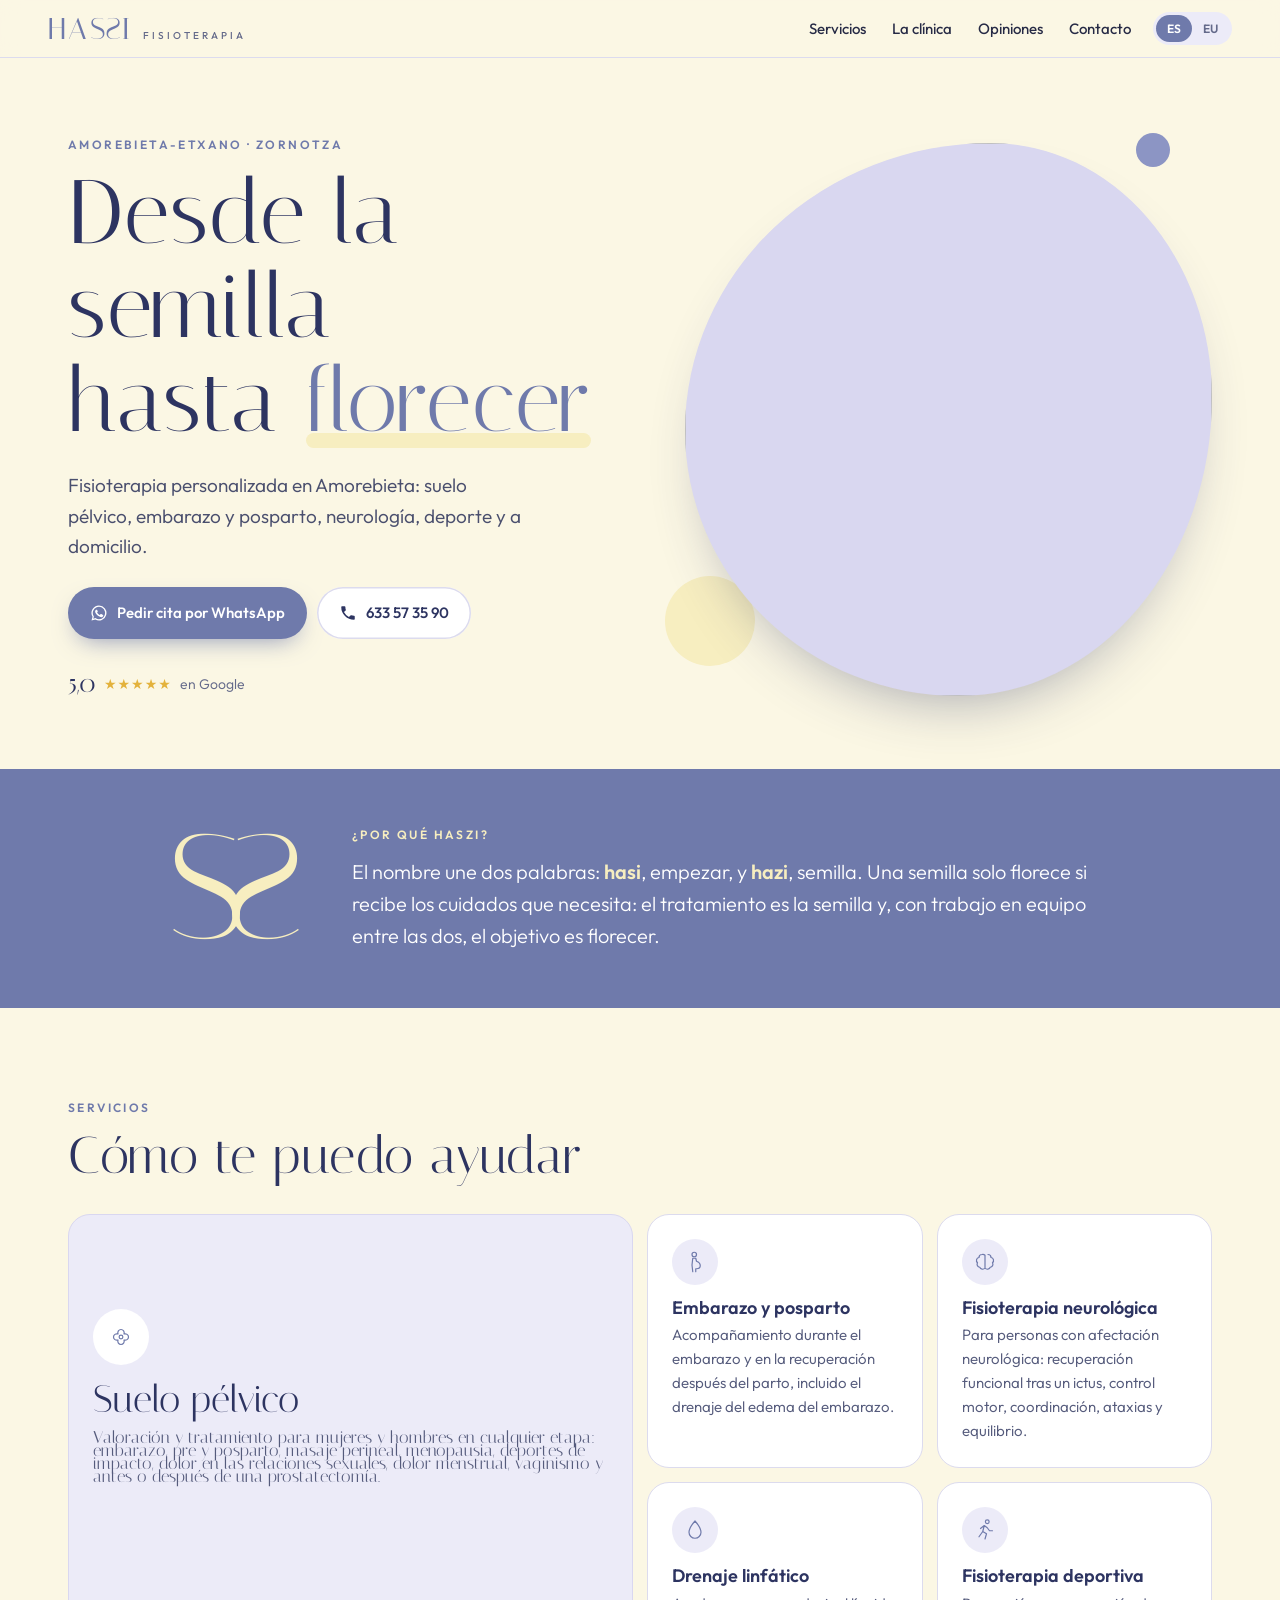
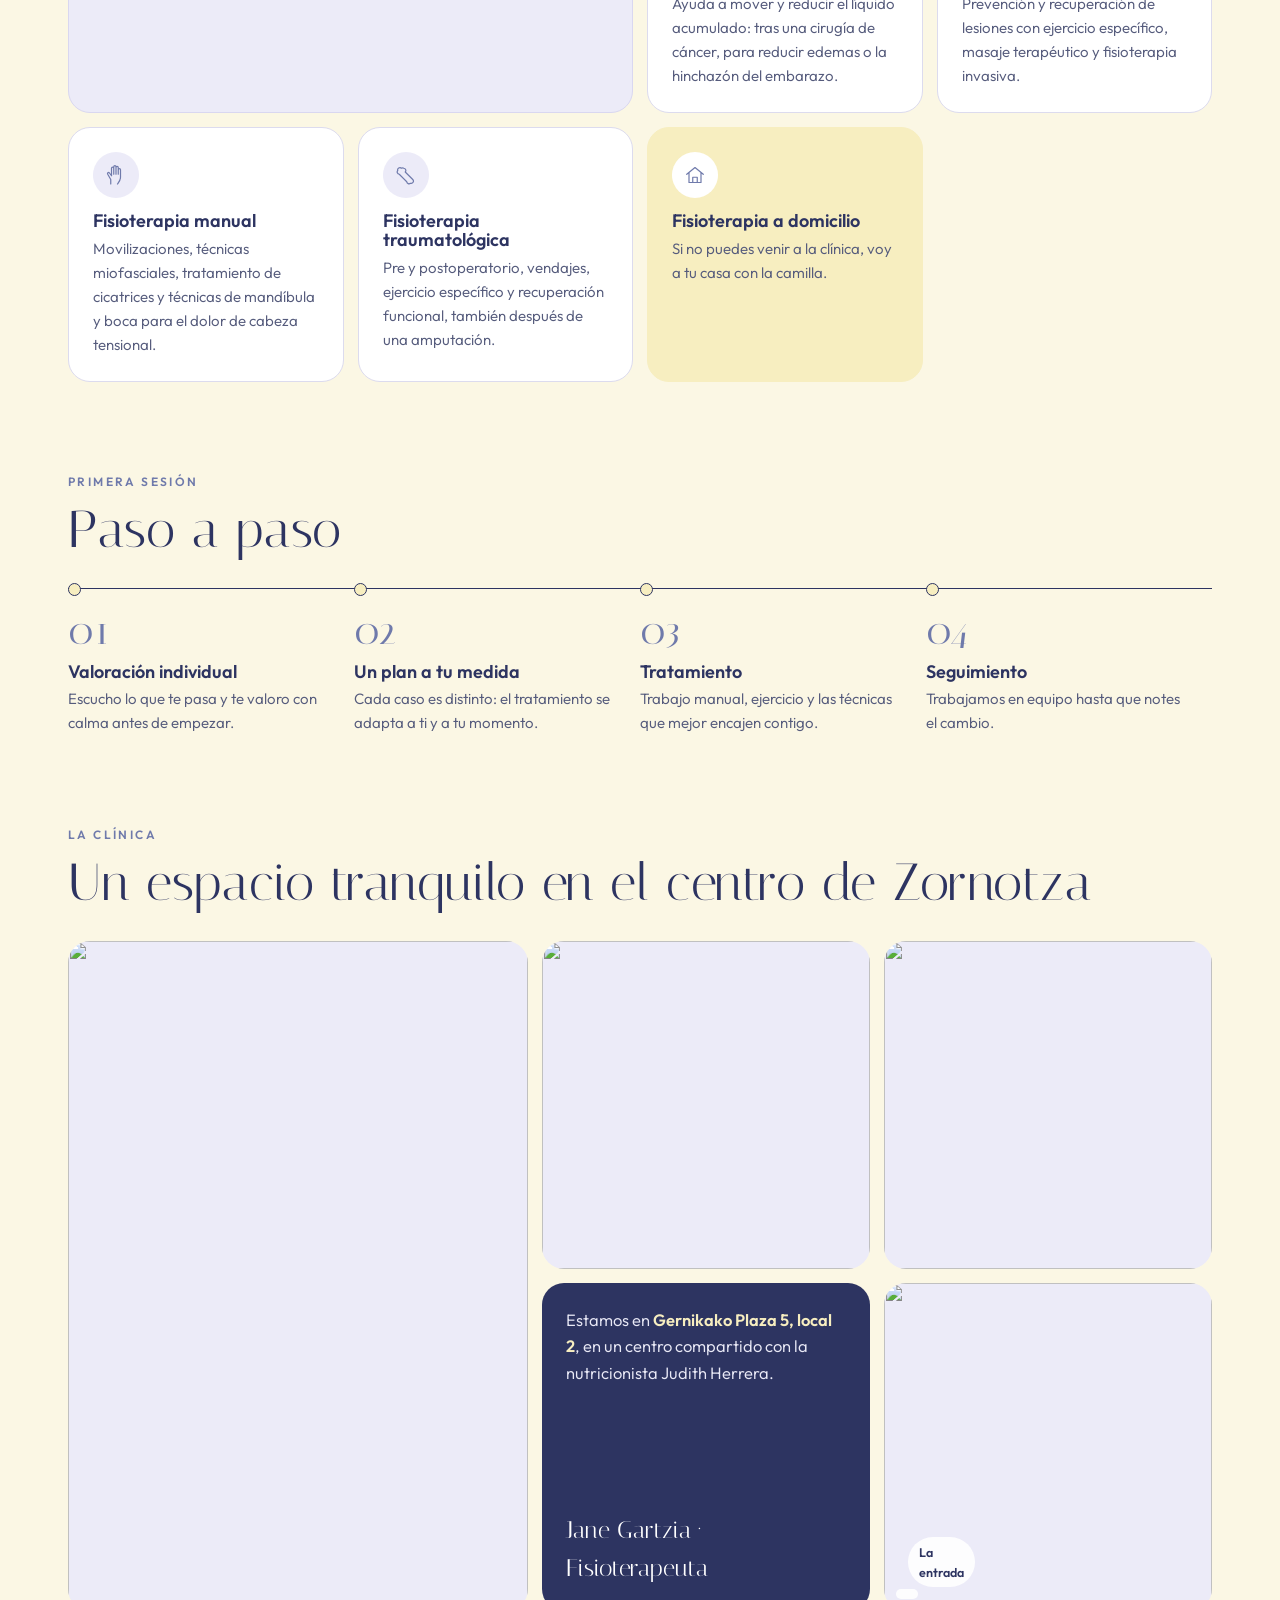
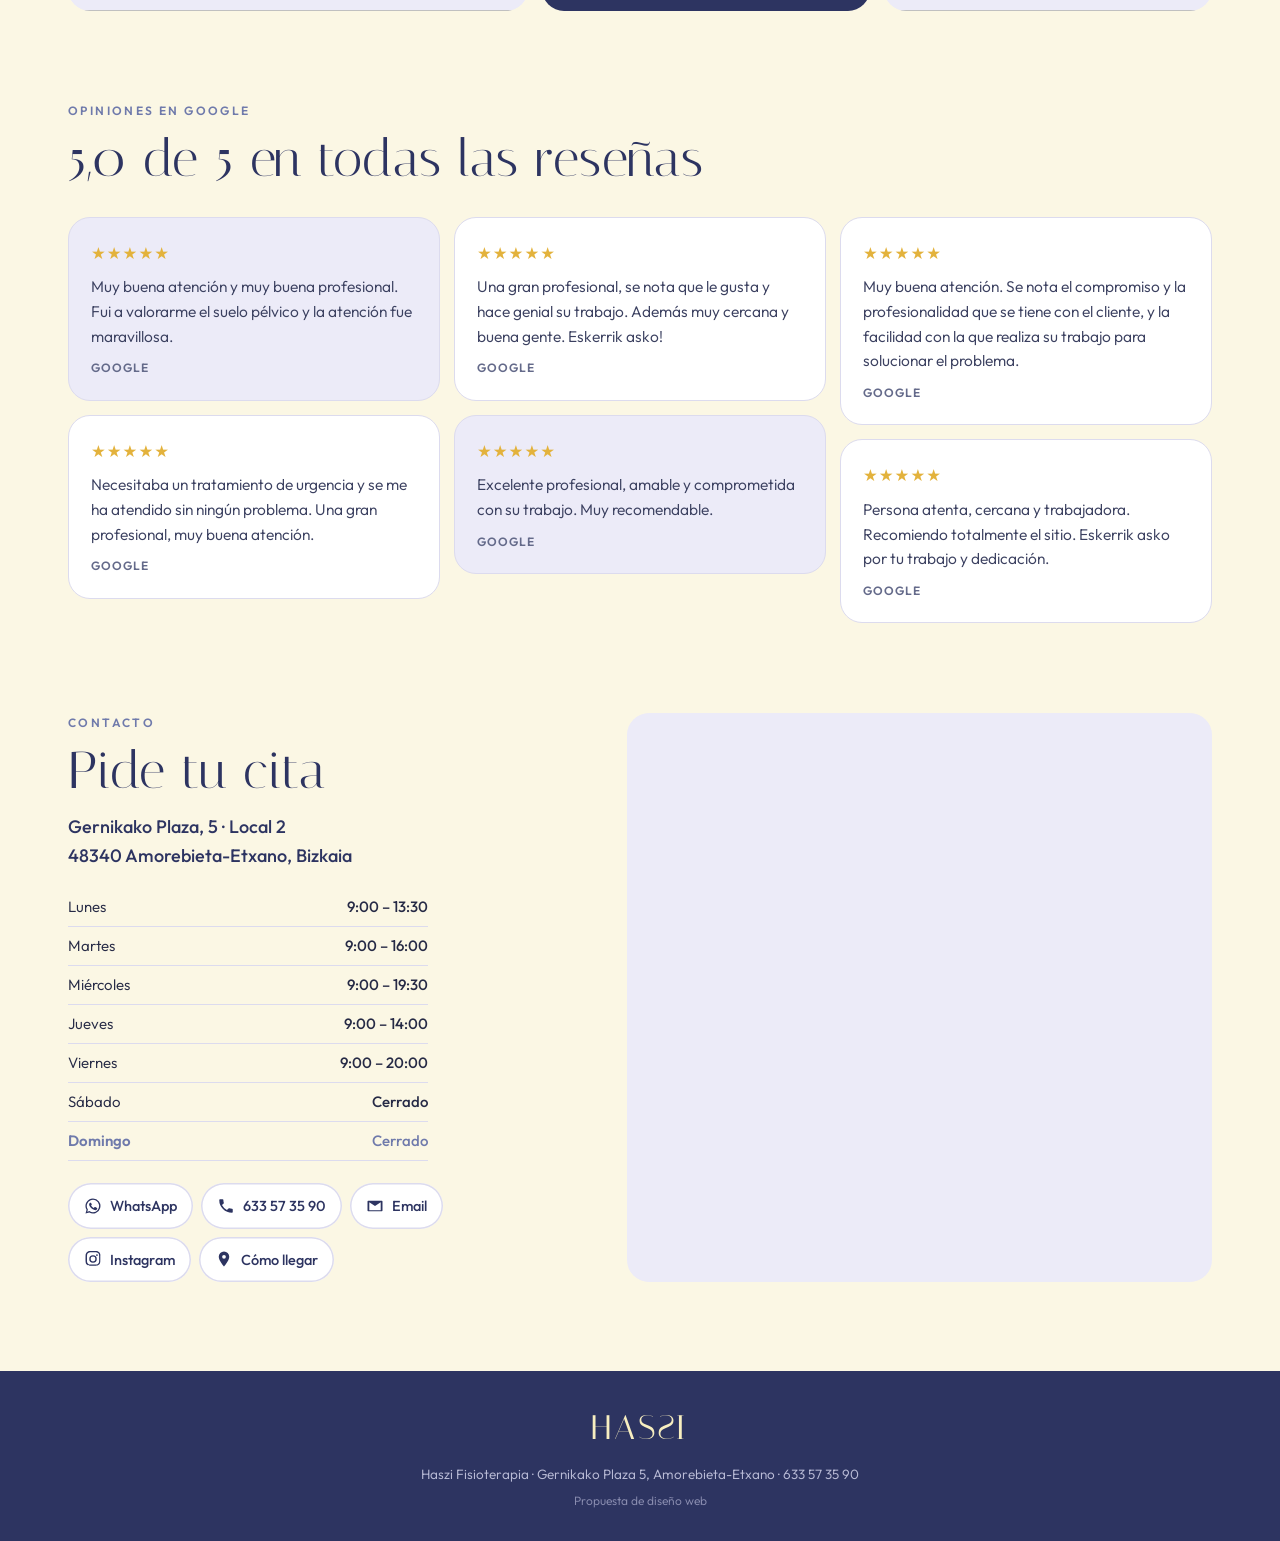
==== index.html @ ceda4433 "Web de prueba Haszi Fisioterapia (ES/EU) Co-Authored-By: Claude Opus 5.5 <noreply@anthropic.com> Cla" ====
<!doctype html>
<html lang="es">
<head>
<meta charset="utf-8">
<meta name="viewport" content="width=device-width,initial-scale=1">
<title>Haszi Fisioterapia · Amorebieta-Etxano</title>
<meta name="description" content="Haszi Fisioterapia en Amorebieta-Etxano (Zornotza): suelo pélvico, embarazo y posparto, fisioterapia neurológica, deportiva, drenaje linfático y a domicilio.">
<link rel="preconnect" href="https://fonts.googleapis.com"><link rel="preconnect" href="https://fonts.gstatic.com" crossorigin>
<link href="https://fonts.googleapis.com/css2?family=Italiana&family=Outfit:wght@300..700&display=swap" rel="stylesheet">
<link rel="stylesheet" href="styles.css?v=1793369971">
<script>(function(){var l='es';try{var q=new URLSearchParams(location.search).get('lang');var s=localStorage.getItem('hz-lang');l=q||s||'es';}catch(e){}if(l==='eu')document.documentElement.classList.add('eu');document.documentElement.lang=l;})();</script>
</head>
<body>
<header class="top">
 <a class="brand" href="#hasiera" aria-label="Haszi Fisioterapia">HA<span class="mk" aria-hidden="true"><i>S</i><i>S</i></span>I<small><span data-l="es">Fisioterapia</span><span data-l="eu">Fisioterapia</span></small></a>
 <nav class="nav">
  <a href="#zerbitzuak"><span data-l="es">Servicios</span><span data-l="eu">Zerbitzuak</span></a>
  <a href="#klinika"><span data-l="es">La clínica</span><span data-l="eu">Klinika</span></a>
  <a href="#iritziak"><span data-l="es">Opiniones</span><span data-l="eu">Iritziak</span></a>
  <a href="#kontaktua"><span data-l="es">Contacto</span><span data-l="eu">Kontaktua</span></a>
 </nav>
 <div class="lang" role="group" aria-label="Idioma / Hizkuntza"><button data-set="es">ES</button><button data-set="eu">EU</button></div>
</header>

<section class="hero" id="hasiera">
 <div class="hl">
  <p class="kick">Amorebieta-Etxano · Zornotza</p>
  <h1><span data-l="es">Desde la semilla<br>hasta <em>florecer</em></span><span data-l="eu">Hazitik hasi eta<br><em>loratzeraino</em></span></h1>
  <p class="lead"><span data-l="es">Fisioterapia personalizada en Amorebieta: suelo pélvico, embarazo y posparto, neurología, deporte y a domicilio.</span><span data-l="eu">Fisioterapia pertsonalizatua Amorebietan: zoru pelbikoa, haurdunaldia eta erditze ondoa, neurologia, kirola eta etxez etxe.</span></p>
  <div class="cta">
   <a class="btn wa" href="https://wa.me/34633573590" target="_blank" rel="noopener"><svg viewBox="0 0 24 24"><path d="M12 2a10 10 0 0 0-8.6 15.1L2 22l5-1.3A10 10 0 1 0 12 2zm0 18.2c-1.5 0-3-.4-4.3-1.2l-.3-.2-3 .8.8-2.9-.2-.3A8.2 8.2 0 1 1 12 20.2zm4.5-6.1c-.2-.1-1.5-.7-1.7-.8-.2-.1-.4-.1-.6.1l-.8 1c-.1.2-.3.2-.5.1a6.7 6.7 0 0 1-3.3-2.9c-.3-.4.2-.4.7-1.4.1-.2 0-.3 0-.4l-.8-1.8c-.2-.5-.4-.4-.6-.4h-.5a1 1 0 0 0-.7.3c-.2.3-.9.9-.9 2.2s1 2.6 1.1 2.7c.1.2 1.9 2.9 4.6 4 1.7.7 2.4.8 3.2.7.5-.1 1.5-.6 1.8-1.2.2-.6.2-1.1.1-1.2l-.5-.3z"/></svg><span data-l="es">Pedir cita por WhatsApp</span><span data-l="eu">Hitzordua WhatsApp bidez</span></a>
   <a class="btn tel" href="tel:+34633573590"><svg viewBox="0 0 24 24"><path d="M6.6 10.8a15.1 15.1 0 0 0 6.6 6.6l2.2-2.2c.3-.3.7-.4 1-.2 1.1.4 2.3.6 3.6.6.6 0 1 .4 1 1V20c0 .6-.4 1-1 1A17 17 0 0 1 3 4c0-.6.4-1 1-1h3.5c.6 0 1 .4 1 1 0 1.3.2 2.5.6 3.6.1.3 0 .7-.2 1l-2.3 2.2z"/></svg>633 57 35 90</a>
  </div>
  <a class="rating" href="https://www.google.com/maps/place/?q=place_id:ChIJI8guDgI1Tg0RjdFPKfut2PA" target="_blank" rel="noopener"><b>5,0</b><span class="st">★★★★★</span><span><span data-l="es">en Google</span><span data-l="eu">Googlen</span></span></a>
 </div>
 <div class="hr">
  <div class="blob"><img src="https://lh3.googleusercontent.com/gps-cs-s/ANWiy9RxXMUOsTc46S_Mv5NONfK-9dVN8dFkeTw9v19GWVNfa5LRsaxbmlAex-AOdb28i_Vh9UDX3B-DQBkSoPqw-twzwIQK1deqbMaz5WqKlUYDP6-75Wq1Bz5eOPWLam4w8Bedxjg1rVCfiSh4=w1100-k-no" alt=""></div>
  <div class="seed s1"></div><div class="seed s2"></div>
 </div>
</section>

<section class="name">
 <div class="nw">
  <div class="big"><span class="mk" aria-hidden="true"><i>S</i><i>S</i></span></div>
  <div>
   <p class="kick"><span data-l="es">¿Por qué Haszi?</span><span data-l="eu">Zergatik Haszi?</span></p>
   <p class="nt"><span data-l="es">El nombre une dos palabras: <b>hasi</b>, empezar, y <b>hazi</b>, semilla. Una semilla solo florece si recibe los cuidados que necesita: el tratamiento es la semilla y, con trabajo en equipo entre las dos, el objetivo es florecer.</span><span data-l="eu">Izenak bi hitz batzen ditu: <b>hasi</b> eta <b>hazi</b>. Hazi batek ez du loratuko behar dituen zainketak jasotzen ez baditu: tratamendua da hazia, eta bion arteko talde-lanarekin, loratzea da helburua.</span></p>
  </div>
 </div>
</section>

<section class="sec" id="zerbitzuak">
 <div class="head"><p class="kick"><span data-l="es">Servicios</span><span data-l="eu">Zerbitzuak</span></p><h2><span data-l="es">Cómo te puedo ayudar</span><span data-l="eu">Nola lagun zaitzaket</span></h2></div>
 <div class="svcs"><article class="svc big"><span class="ic"><svg viewBox="0 0 32 32"><path d="M16 6c3 0 5 3 4 6 3-1 6 1 6 4s-3 5-6 4c1 3-1 6-4 6s-5-3-4-6c-3 1-6-1-6-4s3-5 6-4c-1-3 1-6 4-6z"/><circle cx="16" cy="16" r="2.5"/></svg></span><h3><span data-l="es">Suelo pélvico</span><span data-l="eu">Zoru pelbikoa</span></h3><p><span data-l="es">Valoración y tratamiento para mujeres y hombres en cualquier etapa: embarazo, pre y posparto, masaje perineal, menopausia, deportes de impacto, dolor en las relaciones sexuales, dolor menstrual, vaginismo y antes o después de una prostatectomía.</span><span data-l="eu">Balorazioa eta tratamendua emakume zein gizonentzat, edozein etapatan: haurdunaldia, erditze aurrea eta ondoa, masaje perineala, menopausia, inpaktu-kirolak, sexu-harremanetako mina, hilekoaren mina, baginismoa eta prostatektomia aurretik edo ondoren.</span></p></article><article class="svc "><span class="ic"><svg viewBox="0 0 32 32"><circle cx="15" cy="6" r="3"/><path d="M13 11h4l1 4c3 1 5 3 5 6s-2 4-5 4h-1v4M13 11l-1 9 1 9"/></svg></span><h3><span data-l="es">Embarazo y posparto</span><span data-l="eu">Haurdunaldia eta erditze ondoa</span></h3><p><span data-l="es">Acompañamiento durante el embarazo y en la recuperación después del parto, incluido el drenaje del edema del embarazo.</span><span data-l="eu">Laguntza haurdunaldian eta erditu ondorengo errekuperazioan, haurdunaldiko edemaren drenajea barne.</span></p></article><article class="svc "><span class="ic"><svg viewBox="0 0 32 32"><path d="M12 6a4 4 0 0 0-4 4 4 4 0 0 0-2 7 4 4 0 0 0 3 6 4 4 0 0 0 7 1V7a4 4 0 0 0-4-1zM20 6a4 4 0 0 1 4 4 4 4 0 0 1 2 7 4 4 0 0 1-3 6 4 4 0 0 1-7 1"/></svg></span><h3><span data-l="es">Fisioterapia neurológica</span><span data-l="eu">Fisioterapia neurologikoa</span></h3><p><span data-l="es">Para personas con afectación neurológica: recuperación funcional tras un ictus, control motor, coordinación, ataxias y equilibrio.</span><span data-l="eu">Afektazio neurologikoa duten pertsonentzat: ictus osteko errekuperazio funtzionala, kontrol motorra, koordinazioa, ataxiak eta oreka.</span></p></article><article class="svc "><span class="ic"><svg viewBox="0 0 32 32"><path d="M16 4s-8 9-8 15a8 8 0 0 0 16 0c0-6-8-15-8-15z"/></svg></span><h3><span data-l="es">Drenaje linfático</span><span data-l="eu">Drenaje linfatikoa</span></h3><p><span data-l="es">Ayuda a mover y reducir el líquido acumulado: tras una cirugía de cáncer, para reducir edemas o la hinchazón del embarazo.</span><span data-l="eu">Gorputzean soberan dagoen likidoa mugitzen eta murrizten laguntzen du: minbizi-ebakuntza ostean, edemak edo haurdunaldiko hantura murrizteko.</span></p></article><article class="svc "><span class="ic"><svg viewBox="0 0 32 32"><circle cx="19" cy="5" r="2.5"/><path d="M10 14l5-4 4 3 3 4h4M15 10l-2 8 5 3-2 7M13 18l-5 7"/></svg></span><h3><span data-l="es">Fisioterapia deportiva</span><span data-l="eu">Kirol fisioterapia</span></h3><p><span data-l="es">Prevención y recuperación de lesiones con ejercicio específico, masaje terapéutico y fisioterapia invasiva.</span><span data-l="eu">Lesioak saihesteko eta sendatzeko: ariketa espezifikoak, masaje terapeutikoa eta fisioterapia inbasiboa.</span></p></article><article class="svc "><span class="ic"><svg viewBox="0 0 32 32"><path d="M9 28v-6l-4-7c-1-2 1-3 2-2l3 4V7a1.5 1.5 0 0 1 3 0v8M13 15V5a1.5 1.5 0 0 1 3 0v10M16 15V6a1.5 1.5 0 0 1 3 0v9M19 15V9a1.5 1.5 0 0 1 3 0v10c0 4-2 6-4 9"/></svg></span><h3><span data-l="es">Fisioterapia manual</span><span data-l="eu">Esku-fisioterapia</span></h3><p><span data-l="es">Movilizaciones, técnicas miofasciales, tratamiento de cicatrices y técnicas de mandíbula y boca para el dolor de cabeza tensional.</span><span data-l="eu">Mobilizazioak, teknika miofaszialak, orbainen tratamendua eta masail eta ahoko teknikak buruko min tentsionalerako.</span></p></article><article class="svc "><span class="ic"><svg viewBox="0 0 32 32"><path d="M10 7a3 3 0 0 0-5 3 3 3 0 0 0 2 5l10 10a3 3 0 0 0 5 2 3 3 0 0 0 3-5L15 12a3 3 0 0 0-2-5 3 3 0 0 0-3 0z"/></svg></span><h3><span data-l="es">Fisioterapia traumatológica</span><span data-l="eu">Fisioterapia traumatologikoa</span></h3><p><span data-l="es">Pre y postoperatorio, vendajes, ejercicio específico y recuperación funcional, también después de una amputación.</span><span data-l="eu">Ebakuntza aurretik eta ondoren, bendajeak, ariketa espezifikoak eta errekuperazio funtzionala, baita anputazio baten ondoren ere.</span></p></article><article class="svc home"><span class="ic"><svg viewBox="0 0 32 32"><path d="M5 15L16 6l11 9M8 13v13h16V13M13 26v-7h6v7"/></svg></span><h3><span data-l="es">Fisioterapia a domicilio</span><span data-l="eu">Etxez etxeko fisioterapia</span></h3><p><span data-l="es">Si no puedes venir a la clínica, voy a tu casa con la camilla.</span><span data-l="eu">Klinikara etortzerik ez baduzu, zure etxera joaten naiz kamila eramanda.</span></p></article></div>
</section>

<section class="sec how">
 <div class="head"><p class="kick"><span data-l="es">Primera sesión</span><span data-l="eu">Lehen saioa</span></p><h2><span data-l="es">Paso a paso</span><span data-l="eu">Pausoz pauso</span></h2></div>
 <ol class="steps"><li><b>01</b><h3><span data-l="es">Valoración individual</span><span data-l="eu">Balorazio indibiduala</span></h3><p><span data-l="es">Escucho lo que te pasa y te valoro con calma antes de empezar.</span><span data-l="eu">Zer gertatzen zaizun entzun eta lasai baloratzen zaitut hasi aurretik.</span></p></li><li><b>02</b><h3><span data-l="es">Un plan a tu medida</span><span data-l="eu">Zuretzako plana</span></h3><p><span data-l="es">Cada caso es distinto: el tratamiento se adapta a ti y a tu momento.</span><span data-l="eu">Kasu bakoitza ezberdina da: tratamendua zuri eta zure momentuari egokitzen zaio.</span></p></li><li><b>03</b><h3><span data-l="es">Tratamiento</span><span data-l="eu">Tratamendua</span></h3><p><span data-l="es">Trabajo manual, ejercicio y las técnicas que mejor encajen contigo.</span><span data-l="eu">Esku-lana, ariketak eta zuretzat egokienak diren teknikak.</span></p></li><li><b>04</b><h3><span data-l="es">Seguimiento</span><span data-l="eu">Jarraipena</span></h3><p><span data-l="es">Trabajamos en equipo hasta que notes el cambio.</span><span data-l="eu">Talde-lanean jarraitzen dugu aldaketa nabaritu arte.</span></p></li></ol>
</section>

<section class="sec" id="klinika">
 <div class="head"><p class="kick"><span data-l="es">La clínica</span><span data-l="eu">Klinika</span></p><h2><span data-l="es">Un espacio tranquilo en el centro de Zornotza</span><span data-l="eu">Leku lasai bat Zornotzako erdigunean</span></h2></div>
 <div class="clin">
  <div class="ph a"><img src="https://lh3.googleusercontent.com/grass-cs/AABkmLfYmzDt7xnQfAVD_fiT7f_FMGMXCGIL7BfOM6P0c_A867wHdHK-37Hn0q9hG_Y2DJRz6hwq0zOR4-mZoujtuq2s0yssm1FEFevWXHWyaHOND0AKr654QwvA00v_ObbBueBMMd9X=w900-k-no" alt="" loading="lazy"></div>
  <div class="ph b"><img src="https://lh3.googleusercontent.com/grass-cs/AABkmLdHX0gSahpDJbHnI7Eu-rfDn7qfPp7t9z2_jZSav3mX-QiAjUVlhcBAkPFou4GwlV3-hnXEmDrvFPoBb2DaM45nZhYRjyHYajehVAamCA_D3Z6-Q019GXnX8-Du9xo7i2hURYO5=w700-k-no" alt="" loading="lazy"></div>
  <div class="ph c"><img src="https://lh3.googleusercontent.com/gps-cs-s/ANWiy9RpM-QcnaBLJweB59YS0RFkx2qCwoozbRL8E9IkSakVuTFmMkLH7kinshzQdERFNJfkelmKbzxOW_2bPRwxsn8rs_tVMmRhwDauQBZSnXadgiTYruzqF-sHX4fIxSxSzFj8WJutXBVM-CYU=w700-k-no" alt="" loading="lazy"></div>
  <div class="ct">
   <p><span data-l="es">Estamos en <b>Gernikako Plaza 5, local 2</b>, en un centro compartido con la nutricionista Judith Herrera.</span><span data-l="eu"><b>Gernikako Plaza 5ean, 2. lokalean</b> gaude, Judith Herrera nutrizionistarekin partekatzen dugun zentroan.</span></p>
   <p class="who">Jane Gartzia · <span data-l="es">Fisioterapeuta</span><span data-l="eu">Fisioterapeuta</span></p>
  </div>
  <div class="ph d"><img src="https://lh3.googleusercontent.com/grass-cs/AABkmLfkPGpaals5wXdIL0w-fiT8mMiIXZF4t-FL2aYuvvm76TjGh2Xw1Lu3fcIwlgSmes1ovxwWoXzSeLTtKgDpO4ITUz8J3yqcNSDY8DFHCCygPD7MAigGqO_TZNYggOD01rsKHskUAo61H9lT=w700-k-no" alt="" loading="lazy"><span><span data-l="es">La entrada</span><span data-l="eu">Sarrera</span></span></div>
 </div>
</section>

<section class="sec" id="iritziak">
 <div class="head"><p class="kick"><span data-l="es">Opiniones en Google</span><span data-l="eu">Iritziak Googlen</span></p><h2><span data-l="es">5,0 de 5 en todas las reseñas</span><span data-l="eu">5,0 iritzi guztietan</span></h2></div>
 <div class="rgrid"><figure class="rev"><div class="st">★★★★★</div><blockquote>Muy buena atención y muy buena profesional. Fui a valorarme el suelo pélvico y la atención fue maravillosa.</blockquote><figcaption>Google</figcaption></figure><figure class="rev"><div class="st">★★★★★</div><blockquote>Necesitaba un tratamiento de urgencia y se me ha atendido sin ningún problema. Una gran profesional, muy buena atención.</blockquote><figcaption>Google</figcaption></figure><figure class="rev"><div class="st">★★★★★</div><blockquote>Una gran profesional, se nota que le gusta y hace genial su trabajo. Además muy cercana y buena gente. Eskerrik asko!</blockquote><figcaption>Google</figcaption></figure><figure class="rev"><div class="st">★★★★★</div><blockquote>Excelente profesional, amable y comprometida con su trabajo. Muy recomendable.</blockquote><figcaption>Google</figcaption></figure><figure class="rev"><div class="st">★★★★★</div><blockquote>Muy buena atención. Se nota el compromiso y la profesionalidad que se tiene con el cliente, y la facilidad con la que realiza su trabajo para solucionar el problema.</blockquote><figcaption>Google</figcaption></figure><figure class="rev"><div class="st">★★★★★</div><blockquote>Persona atenta, cercana y trabajadora. Recomiendo totalmente el sitio. Eskerrik asko por tu trabajo y dedicación.</blockquote><figcaption>Google</figcaption></figure></div>
</section>

<section class="contact" id="kontaktua">
 <div class="ci">
  <p class="kick"><span data-l="es">Contacto</span><span data-l="eu">Kontaktua</span></p>
  <h2><span data-l="es">Pide tu cita</span><span data-l="eu">Eskatu hitzordua</span></h2>
  <address>Gernikako Plaza, 5 · <span data-l="es">Local 2</span><span data-l="eu">2. lokala</span><br>48340 Amorebieta-Etxano, Bizkaia</address>
  <ul class="hours"><li data-d="1"><span><span data-l="es">Lunes</span><span data-l="eu">Astelehena</span></span><b>9:00 – 13:30</b></li><li data-d="2"><span><span data-l="es">Martes</span><span data-l="eu">Asteartea</span></span><b>9:00 – 16:00</b></li><li data-d="3"><span><span data-l="es">Miércoles</span><span data-l="eu">Asteazkena</span></span><b>9:00 – 19:30</b></li><li data-d="4"><span><span data-l="es">Jueves</span><span data-l="eu">Osteguna</span></span><b>9:00 – 14:00</b></li><li data-d="5"><span><span data-l="es">Viernes</span><span data-l="eu">Ostirala</span></span><b>9:00 – 20:00</b></li><li data-d="6"><span><span data-l="es">Sábado</span><span data-l="eu">Larunbata</span></span><b><span data-l="es">Cerrado</span><span data-l="eu">Itxita</span></b></li><li data-d="0"><span><span data-l="es">Domingo</span><span data-l="eu">Igandea</span></span><b><span data-l="es">Cerrado</span><span data-l="eu">Itxita</span></b></li></ul>
  <div class="links">
   <a class="ln wa" href="https://wa.me/34633573590" target="_blank" rel="noopener"><svg viewBox="0 0 24 24"><path d="M12 2a10 10 0 0 0-8.6 15.1L2 22l5-1.3A10 10 0 1 0 12 2zm0 18.2c-1.5 0-3-.4-4.3-1.2l-.3-.2-3 .8.8-2.9-.2-.3A8.2 8.2 0 1 1 12 20.2zm4.5-6.1c-.2-.1-1.5-.7-1.7-.8-.2-.1-.4-.1-.6.1l-.8 1c-.1.2-.3.2-.5.1a6.7 6.7 0 0 1-3.3-2.9c-.3-.4.2-.4.7-1.4.1-.2 0-.3 0-.4l-.8-1.8c-.2-.5-.4-.4-.6-.4h-.5a1 1 0 0 0-.7.3c-.2.3-.9.9-.9 2.2s1 2.6 1.1 2.7c.1.2 1.9 2.9 4.6 4 1.7.7 2.4.8 3.2.7.5-.1 1.5-.6 1.8-1.2.2-.6.2-1.1.1-1.2l-.5-.3z"/></svg>WhatsApp</a>
   <a class="ln tel" href="tel:+34633573590"><svg viewBox="0 0 24 24"><path d="M6.6 10.8a15.1 15.1 0 0 0 6.6 6.6l2.2-2.2c.3-.3.7-.4 1-.2 1.1.4 2.3.6 3.6.6.6 0 1 .4 1 1V20c0 .6-.4 1-1 1A17 17 0 0 1 3 4c0-.6.4-1 1-1h3.5c.6 0 1 .4 1 1 0 1.3.2 2.5.6 3.6.1.3 0 .7-.2 1l-2.3 2.2z"/></svg>633 57 35 90</a>
   <a class="ln mail" href="mailto:haszi.fisioterapia@gmail.com"><svg viewBox="0 0 24 24"><path d="M3 5h18a1 1 0 0 1 1 1v12a1 1 0 0 1-1 1H3a1 1 0 0 1-1-1V6a1 1 0 0 1 1-1zm9 7.1L4.4 7v10.5h15.2V7L12 12.1z"/></svg>Email</a>
   <a class="ln ig" href="https://www.instagram.com/haszi.fisioterapia/" target="_blank" rel="noopener"><svg viewBox="0 0 24 24"><path d="M12 7a5 5 0 1 0 0 10 5 5 0 0 0 0-10zm0 8.2a3.2 3.2 0 1 1 0-6.4 3.2 3.2 0 0 1 0 6.4zM17.3 5.5a1.2 1.2 0 1 0 0 2.4 1.2 1.2 0 0 0 0-2.4zM21.9 7.2c-.1-1.6-.4-3-1.6-4.2S17.6 1.5 16 1.4C14.3 1.3 9.7 1.3 8 1.4c-1.6.1-3 .4-4.2 1.6S2.2 5.6 2.1 7.2C2 8.9 2 13.5 2.1 15.2c.1 1.6.4 3 1.6 4.2s2.6 1.5 4.2 1.6c1.7.1 6.3.1 8 0 1.6-.1 3-.4 4.2-1.6s1.5-2.6 1.6-4.2c.1-1.7.1-6.3 0-8zm-2.1 9.9a3.3 3.3 0 0 1-1.8 1.8c-1.3.5-4.3.4-5.9.4s-4.6.1-5.9-.4a3.3 3.3 0 0 1-1.8-1.8c-.5-1.3-.4-4.3-.4-5.9s-.1-4.6.4-5.9A3.3 3.3 0 0 1 6.2 3.5c1.3-.5 4.3-.4 5.9-.4s4.6-.1 5.9.4a3.3 3.3 0 0 1 1.8 1.8c.5 1.3.4 4.3.4 5.9s.1 4.6-.4 5.9z"/></svg>Instagram</a>
   <a class="ln map" href="https://www.google.com/maps/place/?q=place_id:ChIJI8guDgI1Tg0RjdFPKfut2PA" target="_blank" rel="noopener"><svg viewBox="0 0 24 24"><path d="M12 2a7 7 0 0 0-7 7c0 5.2 7 13 7 13s7-7.8 7-13a7 7 0 0 0-7-7zm0 9.5A2.5 2.5 0 1 1 12 6.5a2.5 2.5 0 0 1 0 5z"/></svg><span data-l="es">Cómo llegar</span><span data-l="eu">Nola iritsi</span></a>
  </div>
 </div>
 <div class="mapw"><iframe title="Mapa" loading="lazy" src="https://www.google.com/maps?q=Haszi+fisioterapia,+Gernikako+Plaza+5,+Amorebieta&output=embed"></iframe></div>
</section>

<footer class="foot">
 <div class="fb">HA<span class="mk" aria-hidden="true"><i>S</i><i>S</i></span>I</div>
 <p>Haszi Fisioterapia · Gernikako Plaza 5, Amorebieta-Etxano · 633 57 35 90</p>
 <p class="prop">Propuesta de diseño web</p>
</footer>
<script src="script.js?v=1793369971"></script>
</body>
</html>
---- styles.css ----
:root{--peri:#6f7aab;--peri2:#8c95c4;--lav:#d9d7f0;--lav2:#ecebf8;--cream:#f7eec0;--cream2:#fbf7e4;--navy:#2d3461;--ink:#262a45;--mut:#646a8a;--line:#dcdbee;--r:22px}
*{box-sizing:border-box;margin:0;padding:0}
html{scroll-behavior:smooth;scroll-padding-top:72px}
body{font-family:Outfit,system-ui,sans-serif;background:var(--cream2);color:var(--ink);line-height:1.6;font-size:16.5px;font-weight:350;-webkit-font-smoothing:antialiased;overflow-x:hidden}
html:not(.eu) [data-l=eu],html.eu [data-l=es]{display:none}
img{display:block;max-width:100%}
a{color:inherit;text-decoration:none}
h1,h2,h3{font-weight:400;line-height:1.05;text-wrap:balance}
h1,h2{font-family:Italiana,serif;letter-spacing:.01em}
h2{font-size:clamp(32px,4.6vw,52px);color:var(--navy)}
h3{font-family:Outfit;font-weight:600;font-size:18px;color:var(--navy)}
b{font-weight:600}
.kick{font-size:12px;font-weight:600;letter-spacing:.2em;text-transform:uppercase;color:var(--peri);margin-bottom:12px}
svg{width:18px;height:18px;fill:currentColor;flex:none}

.mk{display:inline-flex;align-items:center}
.mk i{font-style:normal;display:inline-block}
.mk i:last-child{transform:scaleX(-1);margin-left:-.12em}

.top{position:sticky;top:0;z-index:20;display:flex;align-items:center;gap:22px;padding:12px clamp(16px,4vw,48px);background:rgba(251,247,228,.9);backdrop-filter:blur(10px);border-bottom:1px solid var(--line)}
.brand{font-family:Italiana,serif;font-size:30px;letter-spacing:.08em;color:var(--peri);display:flex;align-items:baseline;line-height:1}
.brand small{font-family:Outfit;font-size:10px;letter-spacing:.3em;text-transform:uppercase;color:var(--mut);margin-left:10px;font-weight:500}
.nav{display:flex;gap:26px;margin-left:auto;font-size:15px;font-weight:450}
.nav a{position:relative;padding:4px 0}
.nav a::after{content:"";position:absolute;left:0;right:0;bottom:0;height:1.5px;background:var(--peri);transform:scaleX(0);transition:transform .25s}
.nav a:hover::after{transform:scaleX(1)}
.lang{display:flex;background:var(--lav2);border-radius:99px;padding:3px}
.lang button{border:0;background:none;font:600 12px Outfit;padding:6px 11px;border-radius:99px;cursor:pointer;color:var(--mut)}
html:not(.eu) .lang [data-set=es],html.eu .lang [data-set=eu]{background:var(--peri);color:#fff}

.hero{display:grid;grid-template-columns:1.05fr 1fr;gap:clamp(24px,5vw,72px);align-items:center;max-width:1240px;margin:0 auto;padding:clamp(36px,6vw,80px) clamp(16px,4vw,48px) clamp(40px,5vw,64px)}
.hero>*{min-width:0}
.hero h1{font-size:clamp(46px,7vw,96px);color:var(--navy);margin-bottom:22px}
.hero h1 em{font-style:normal;color:var(--peri);position:relative;white-space:nowrap}
.hero h1 em::after{content:"";position:absolute;left:0;right:0;bottom:.06em;height:.16em;background:var(--cream);z-index:-1;border-radius:99px}
.lead{font-size:clamp(17px,1.5vw,19px);max-width:38ch;color:#4a4f6e;margin-bottom:26px}
.cta{display:flex;flex-wrap:wrap;gap:10px}
.btn{display:inline-flex;align-items:center;gap:9px;padding:14px 22px;border-radius:99px;font-weight:550;font-size:15px;transition:background .25s,color .25s,box-shadow .25s,transform .15s}
.btn:active{transform:scale(.97)}
.btn.wa{background:var(--peri);color:#fff;box-shadow:0 10px 24px -10px rgba(111,122,171,.8)}
.btn.wa:hover{background:#25D366;box-shadow:0 10px 24px -10px rgba(37,211,102,.8)}
.btn.tel{background:#fff;color:var(--navy);box-shadow:inset 0 0 0 1.5px var(--line)}
.btn.tel:hover{background:var(--navy);color:#fff;box-shadow:none}
.rating{display:inline-flex;align-items:center;gap:8px;margin-top:24px;font-size:14px;color:var(--mut)}
.rating b{font-family:Italiana;font-size:26px;color:var(--navy);font-weight:400}
.st{color:#e3b23c;letter-spacing:1px}
.hr{position:relative}
.blob{border-radius:58% 42% 48% 52%/52% 46% 54% 48%;overflow:hidden;aspect-ratio:1/1.05;background:var(--lav);box-shadow:0 30px 60px -30px rgba(45,52,97,.45)}
.blob img{width:100%;height:100%;object-fit:cover}
.seed{position:absolute;border-radius:50%}
.s1{width:90px;height:90px;background:var(--cream);left:-20px;bottom:30px;z-index:-1}
.s2{width:34px;height:34px;background:var(--peri2);right:8%;top:-10px}

.name{background:var(--peri);color:#fff}
.nw{max-width:1040px;margin:0 auto;padding:clamp(36px,5vw,56px) clamp(16px,4vw,48px);display:grid;grid-template-columns:auto 1fr;gap:clamp(20px,4vw,48px);align-items:center}
.big{font-family:Italiana,serif;font-size:clamp(90px,12vw,150px);line-height:.8;color:var(--cream)}
.name .kick{color:var(--cream)}
.nt{font-size:clamp(17px,1.6vw,20px);font-weight:300;max-width:60ch}
.nt b{font-weight:600;color:var(--cream)}

.sec{max-width:1240px;margin:0 auto;padding:clamp(56px,7vw,92px) clamp(16px,4vw,48px) 0}
.head{margin-bottom:30px}
.svcs{display:grid;grid-template-columns:repeat(4,1fr);gap:14px}
.svc{background:#fff;border-radius:var(--r);padding:24px;border:1px solid var(--line);transition:transform .25s,box-shadow .25s,border-color .25s}
.svc:hover{transform:translateY(-4px);box-shadow:0 18px 36px -22px rgba(45,52,97,.5);border-color:var(--lav)}
.svc.big{grid-column:span 2;grid-row:span 2;background:var(--lav2);border-color:var(--lav)}
.svc.big h3{font-family:Italiana;font-weight:400;font-size:clamp(30px,3vw,40px);margin:14px 0 12px}
.svc.big p{font-size:16.5px}
.svc.home{background:var(--cream);border-color:var(--cream)}
.ic{display:inline-grid;place-items:center;width:46px;height:46px;border-radius:50%;background:var(--lav2);color:var(--peri)}
.svc.big .ic{background:#fff;width:56px;height:56px}
.svc.home .ic{background:#fff}
.ic svg{width:24px;height:24px;fill:none;stroke:currentColor;stroke-width:1.6;stroke-linecap:round;stroke-linejoin:round}
.svc h3{margin:14px 0 6px}
.svc p{font-size:15px;color:#555b7c}

.steps{list-style:none;display:grid;grid-template-columns:repeat(4,1fr);gap:0;border-top:1.5px solid var(--navy)}
.steps li{padding:22px 22px 0 0;position:relative}
.steps li b{font-family:Italiana;font-weight:400;font-size:40px;color:var(--peri);display:block;line-height:1;margin-bottom:12px}
.steps li::before{content:"";position:absolute;top:-6px;left:0;width:11px;height:11px;border-radius:50%;background:var(--cream);border:1.5px solid var(--navy)}
.steps p{font-size:15px;color:#555b7c;margin-top:6px}

.clin{display:grid;grid-template-columns:1.4fr 1fr 1fr;grid-template-rows:auto auto;gap:14px}
.ph{border-radius:var(--r);overflow:hidden;background:var(--lav2);position:relative}
.ph img{width:100%;height:100%;object-fit:cover;transition:transform .6s}
.ph:hover img{transform:scale(1.04)}
.ph.a{grid-row:span 2;min-height:440px}
.ph.b,.ph.c{aspect-ratio:1}
.ph.d{aspect-ratio:1}
.ph span{position:absolute;left:12px;bottom:12px;background:rgba(255,255,255,.92);color:var(--navy);font-size:12.5px;font-weight:600;padding:5px 11px;border-radius:99px}
.ct{background:var(--navy);color:#e9e9f6;border-radius:var(--r);padding:24px;display:flex;flex-direction:column;justify-content:space-between;gap:16px}
.ct b{color:var(--cream)}
.who{font-family:Italiana;font-size:24px;color:#fff}

.rgrid{columns:3;column-gap:14px}
.rev{break-inside:avoid;background:#fff;border:1px solid var(--line);border-radius:var(--r);padding:22px;margin-bottom:14px}
.rev:nth-child(3n+1){background:var(--lav2)}
.rev blockquote{font-size:15.5px;margin:8px 0 10px;color:#3b4060}
.rev figcaption{font-size:12px;color:var(--mut);font-weight:600;letter-spacing:.08em;text-transform:uppercase}

.contact{display:grid;grid-template-columns:1fr 1.15fr;gap:clamp(24px,4vw,56px);max-width:1240px;margin:0 auto;padding:clamp(56px,7vw,92px) clamp(16px,4vw,48px)}
address{font-style:normal;font-weight:500;font-size:18px;margin:14px 0 18px;color:var(--navy)}
.hours{list-style:none;margin-bottom:22px;max-width:360px}
.hours li{display:flex;justify-content:space-between;padding:7px 0;border-bottom:1px solid var(--line);font-size:15px}
.hours li.today{color:var(--peri);font-weight:600}
.hours b{font-weight:500}
.links{display:flex;flex-wrap:wrap;gap:8px;max-width:440px}
.ln{display:inline-flex;align-items:center;gap:8px;padding:11px 16px;border-radius:99px;background:#fff;box-shadow:inset 0 0 0 1.5px var(--line);font-weight:500;font-size:14.5px;color:var(--navy);transition:background .25s,color .25s,box-shadow .25s}
.ln:hover{box-shadow:none;color:#fff}
.ln.wa:hover{background:#25D366}
.ln.tel:hover{background:var(--navy)}
.ln.mail:hover{background:#EA4335}
.ln.ig:hover{background:linear-gradient(45deg,#f09433,#e6683c,#dc2743,#cc2366,#bc1888)}
.ln.map:hover{background:#4285F4}
.mapw{border-radius:var(--r);overflow:hidden;min-height:380px;background:var(--lav2)}
.mapw iframe{width:100%;height:100%;min-height:380px;border:0;display:block;filter:saturate(.75)}

.foot{background:var(--navy);color:#b9bbd6;text-align:center;padding:30px 16px;font-size:13.5px}
.fb{font-family:Italiana;font-size:34px;letter-spacing:.08em;color:var(--cream);display:flex;justify-content:center;margin-bottom:8px}
.foot .prop{margin-top:6px;font-size:12px;color:#8a8db0}

.rv{opacity:0;transform:translateY(16px);transition:opacity .7s,transform .7s}
.rv.in{opacity:1;transform:none}
@media(prefers-reduced-motion:reduce){.rv{opacity:1;transform:none;transition:none}html{scroll-behavior:auto}}

@media(max-width:980px){
 .nav{display:none}.lang{margin-left:auto}
 .hero{grid-template-columns:1fr}
 .hr{max-width:460px;margin:0 auto;width:100%}
 .svcs{grid-template-columns:1fr 1fr}
 .steps{grid-template-columns:1fr 1fr;row-gap:28px}
 .clin{grid-template-columns:1fr 1fr}
 .ph.a{grid-row:auto;grid-column:span 2;min-height:300px}
 .rgrid{columns:2}
 .contact{grid-template-columns:1fr}
}
@media(max-width:560px){
 .brand{font-size:26px}.brand small{display:none}
 .svcs{grid-template-columns:1fr}
 .svc.big{grid-column:auto;grid-row:auto}
 .steps{grid-template-columns:1fr}
 .nw{grid-template-columns:1fr;text-align:left}
 .big{font-size:84px}
 .rgrid{columns:1}
 .ct{grid-column:span 2}
 .btn{flex:1 1 100%;justify-content:center}
}
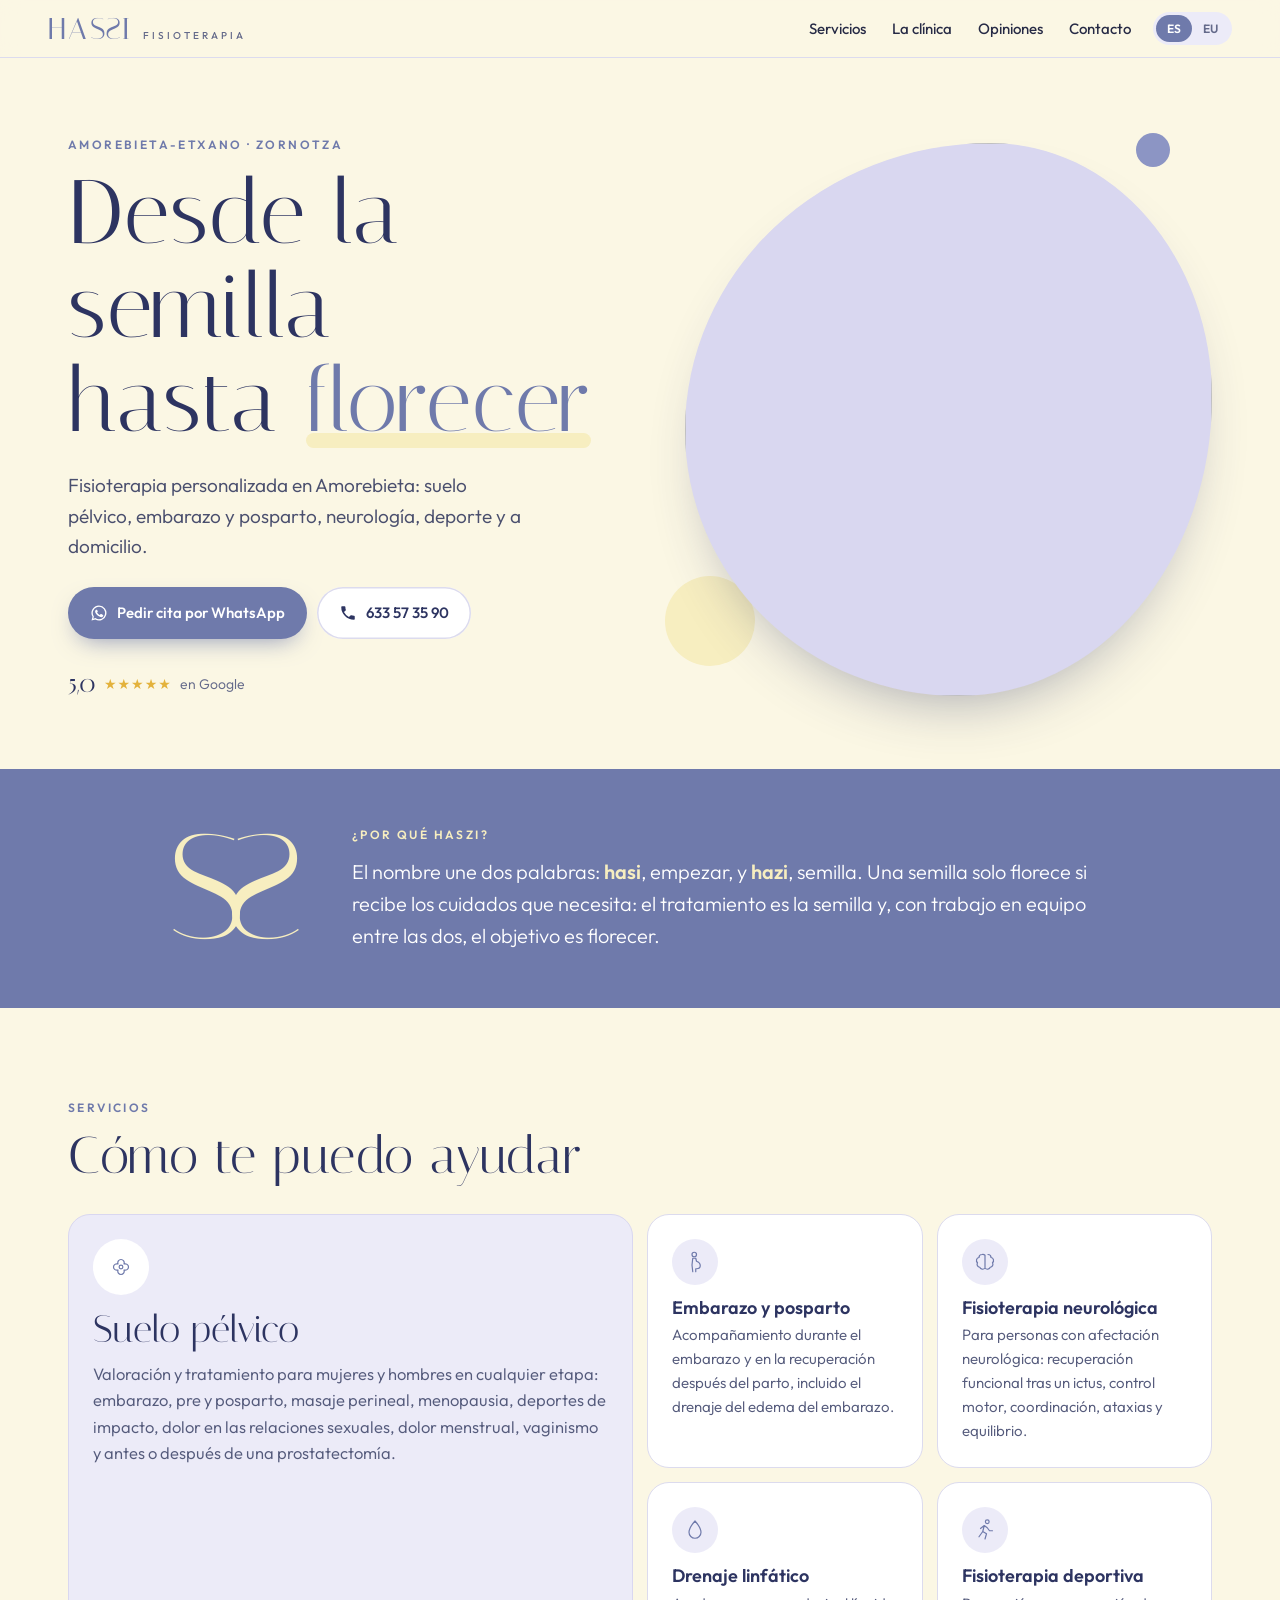
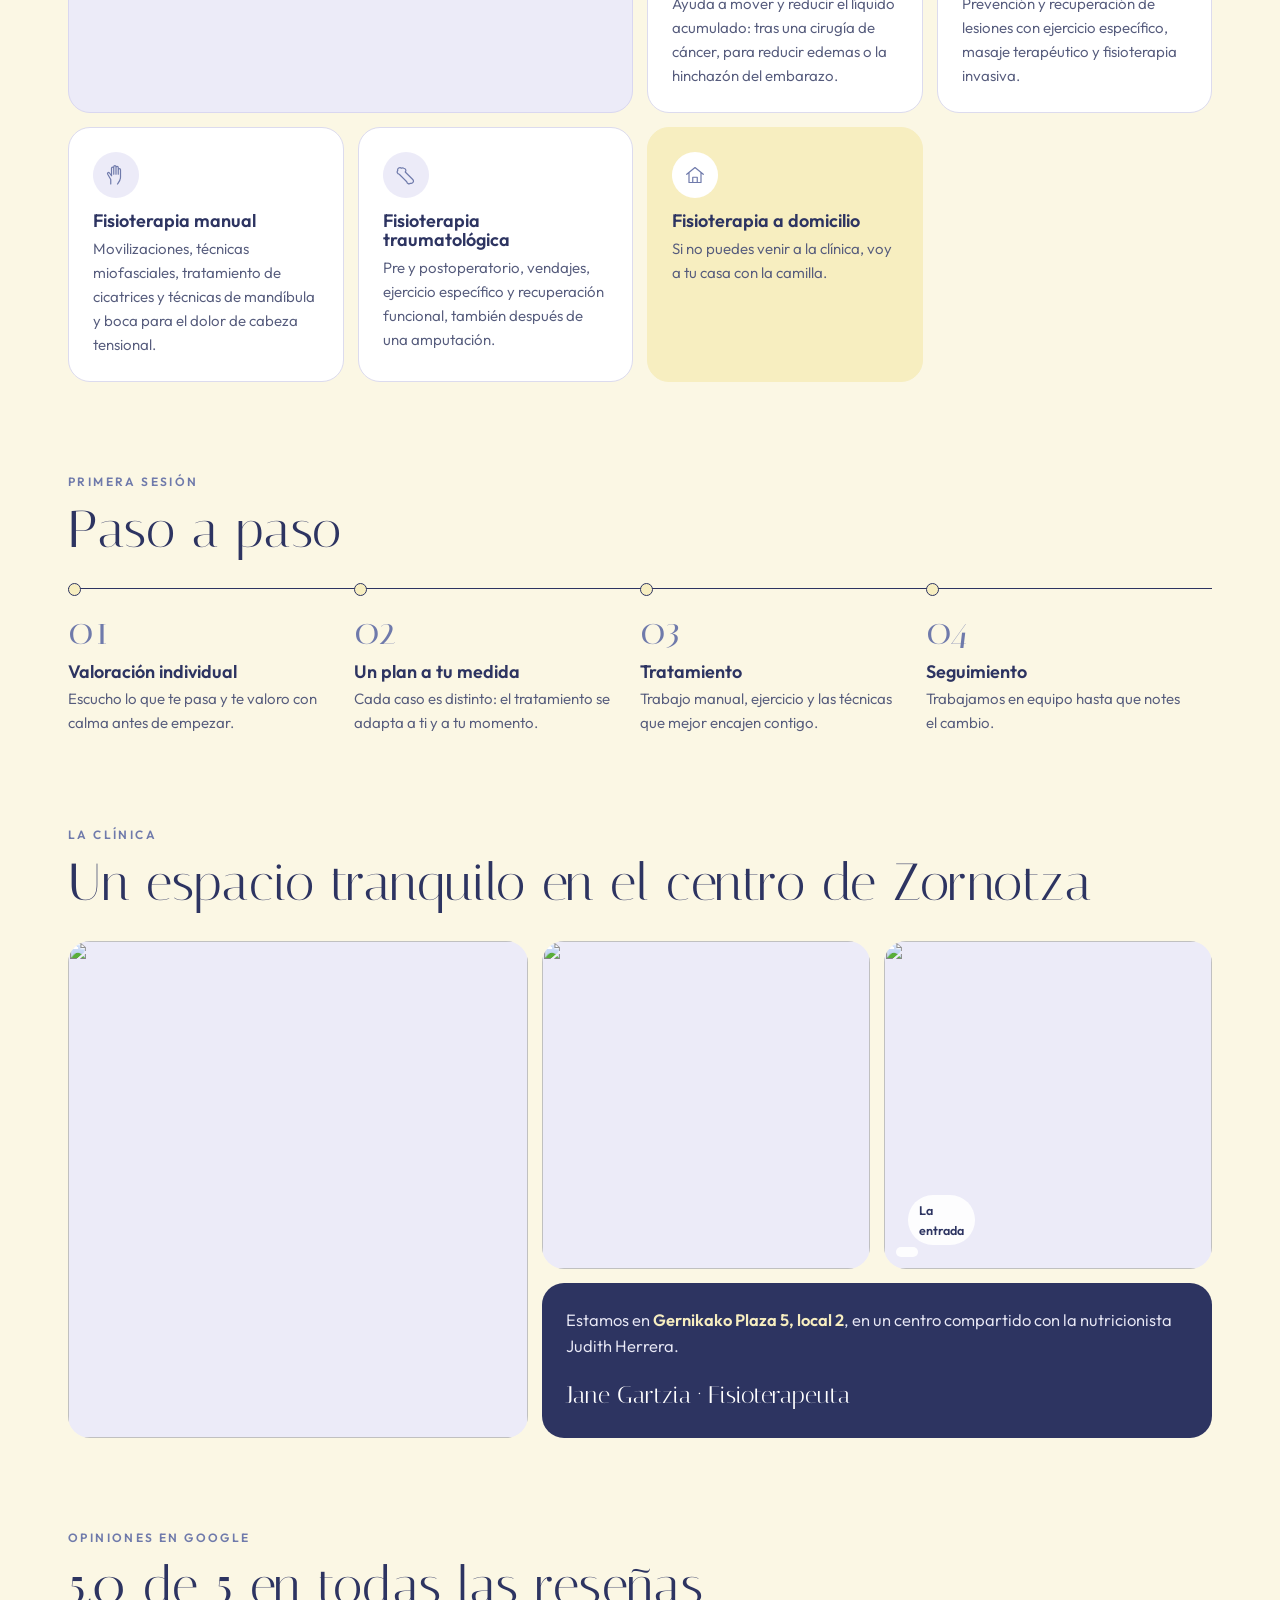
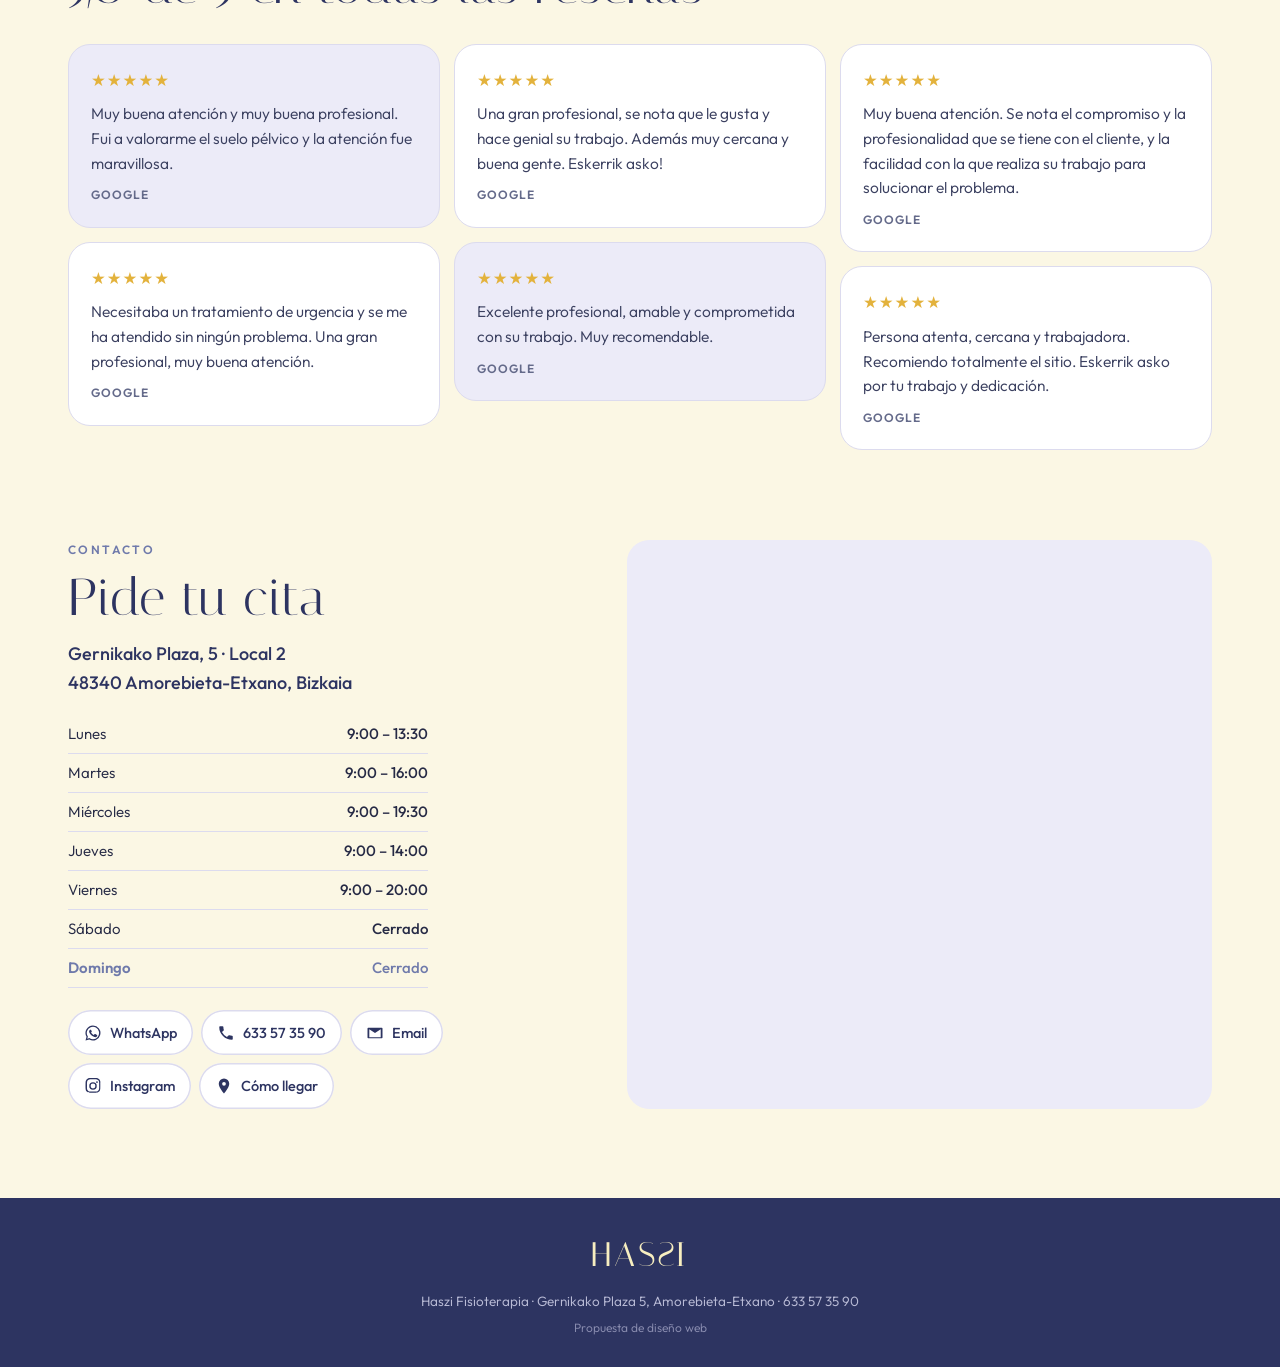
==== commit 4f1198a0: "Ajustes clínica y servicios Co-Authored-By: Claude Opus 5.5 <noreply@anthropic.com> Claude-Session: " ====
--- a/index.html
+++ b/index.html
@@ -7,7 +7,7 @@
 <meta name="description" content="Haszi Fisioterapia en Amorebieta-Etxano (Zornotza): suelo pélvico, embarazo y posparto, fisioterapia neurológica, deportiva, drenaje linfático y a domicilio.">
 <link rel="preconnect" href="https://fonts.googleapis.com"><link rel="preconnect" href="https://fonts.gstatic.com" crossorigin>
 <link href="https://fonts.googleapis.com/css2?family=Italiana&family=Outfit:wght@300..700&display=swap" rel="stylesheet">
-<link rel="stylesheet" href="styles.css?v=1793369971">
+<link rel="stylesheet" href="styles.css?v=1793370353">
 <script>(function(){var l='es';try{var q=new URLSearchParams(location.search).get('lang');var s=localStorage.getItem('hz-lang');l=q||s||'es';}catch(e){}if(l==='eu')document.documentElement.classList.add('eu');document.documentElement.lang=l;})();</script>
 </head>
 <body>
@@ -41,7 +41,7 @@
 
 <section class="name">
  <div class="nw">
-  <div class="big"><span class="mk" aria-hidden="true"><i>S</i><i>S</i></span></div>
+  <div class="bigmk"><span class="mk" aria-hidden="true"><i>S</i><i>S</i></span></div>
   <div>
    <p class="kick"><span data-l="es">¿Por qué Haszi?</span><span data-l="eu">Zergatik Haszi?</span></p>
    <p class="nt"><span data-l="es">El nombre une dos palabras: <b>hasi</b>, empezar, y <b>hazi</b>, semilla. Una semilla solo florece si recibe los cuidados que necesita: el tratamiento es la semilla y, con trabajo en equipo entre las dos, el objetivo es florecer.</span><span data-l="eu">Izenak bi hitz batzen ditu: <b>hasi</b> eta <b>hazi</b>. Hazi batek ez du loratuko behar dituen zainketak jasotzen ez baditu: tratamendua da hazia, eta bion arteko talde-lanarekin, loratzea da helburua.</span></p>
@@ -63,13 +63,12 @@
  <div class="head"><p class="kick"><span data-l="es">La clínica</span><span data-l="eu">Klinika</span></p><h2><span data-l="es">Un espacio tranquilo en el centro de Zornotza</span><span data-l="eu">Leku lasai bat Zornotzako erdigunean</span></h2></div>
  <div class="clin">
   <div class="ph a"><img src="https://lh3.googleusercontent.com/grass-cs/AABkmLfYmzDt7xnQfAVD_fiT7f_FMGMXCGIL7BfOM6P0c_A867wHdHK-37Hn0q9hG_Y2DJRz6hwq0zOR4-mZoujtuq2s0yssm1FEFevWXHWyaHOND0AKr654QwvA00v_ObbBueBMMd9X=w900-k-no" alt="" loading="lazy"></div>
-  <div class="ph b"><img src="https://lh3.googleusercontent.com/grass-cs/AABkmLdHX0gSahpDJbHnI7Eu-rfDn7qfPp7t9z2_jZSav3mX-QiAjUVlhcBAkPFou4GwlV3-hnXEmDrvFPoBb2DaM45nZhYRjyHYajehVAamCA_D3Z6-Q019GXnX8-Du9xo7i2hURYO5=w700-k-no" alt="" loading="lazy"></div>
-  <div class="ph c"><img src="https://lh3.googleusercontent.com/gps-cs-s/ANWiy9RpM-QcnaBLJweB59YS0RFkx2qCwoozbRL8E9IkSakVuTFmMkLH7kinshzQdERFNJfkelmKbzxOW_2bPRwxsn8rs_tVMmRhwDauQBZSnXadgiTYruzqF-sHX4fIxSxSzFj8WJutXBVM-CYU=w700-k-no" alt="" loading="lazy"></div>
+  <div class="ph b"><img src="https://lh3.googleusercontent.com/gps-cs-s/ANWiy9RpM-QcnaBLJweB59YS0RFkx2qCwoozbRL8E9IkSakVuTFmMkLH7kinshzQdERFNJfkelmKbzxOW_2bPRwxsn8rs_tVMmRhwDauQBZSnXadgiTYruzqF-sHX4fIxSxSzFj8WJutXBVM-CYU=w700-k-no" alt="" loading="lazy"></div>
+  <div class="ph c"><img src="https://lh3.googleusercontent.com/grass-cs/AABkmLfkPGpaals5wXdIL0w-fiT8mMiIXZF4t-FL2aYuvvm76TjGh2Xw1Lu3fcIwlgSmes1ovxwWoXzSeLTtKgDpO4ITUz8J3yqcNSDY8DFHCCygPD7MAigGqO_TZNYggOD01rsKHskUAo61H9lT=w700-k-no" alt="" loading="lazy"><span><span data-l="es">La entrada</span><span data-l="eu">Sarrera</span></span></div>
   <div class="ct">
    <p><span data-l="es">Estamos en <b>Gernikako Plaza 5, local 2</b>, en un centro compartido con la nutricionista Judith Herrera.</span><span data-l="eu"><b>Gernikako Plaza 5ean, 2. lokalean</b> gaude, Judith Herrera nutrizionistarekin partekatzen dugun zentroan.</span></p>
    <p class="who">Jane Gartzia · <span data-l="es">Fisioterapeuta</span><span data-l="eu">Fisioterapeuta</span></p>
   </div>
-  <div class="ph d"><img src="https://lh3.googleusercontent.com/grass-cs/AABkmLfkPGpaals5wXdIL0w-fiT8mMiIXZF4t-FL2aYuvvm76TjGh2Xw1Lu3fcIwlgSmes1ovxwWoXzSeLTtKgDpO4ITUz8J3yqcNSDY8DFHCCygPD7MAigGqO_TZNYggOD01rsKHskUAo61H9lT=w700-k-no" alt="" loading="lazy"><span><span data-l="es">La entrada</span><span data-l="eu">Sarrera</span></span></div>
  </div>
 </section>
 
@@ -100,6 +99,6 @@
  <p>Haszi Fisioterapia · Gernikako Plaza 5, Amorebieta-Etxano · 633 57 35 90</p>
  <p class="prop">Propuesta de diseño web</p>
 </footer>
-<script src="script.js?v=1793369971"></script>
+<script src="script.js?v=1793370353"></script>
 </body>
 </html>
--- a/styles.css
+++ b/styles.css
@@ -54,7 +54,7 @@
 
 .name{background:var(--peri);color:#fff}
 .nw{max-width:1040px;margin:0 auto;padding:clamp(36px,5vw,56px) clamp(16px,4vw,48px);display:grid;grid-template-columns:auto 1fr;gap:clamp(20px,4vw,48px);align-items:center}
-.big{font-family:Italiana,serif;font-size:clamp(90px,12vw,150px);line-height:.8;color:var(--cream)}
+.bigmk{font-family:Italiana,serif;font-size:clamp(90px,12vw,150px);line-height:.8;color:var(--cream)}
 .name .kick{color:var(--cream)}
 .nt{font-size:clamp(17px,1.6vw,20px);font-weight:300;max-width:60ch}
 .nt b{font-weight:600;color:var(--cream)}
@@ -81,13 +81,13 @@
 .steps li::before{content:"";position:absolute;top:-6px;left:0;width:11px;height:11px;border-radius:50%;background:var(--cream);border:1.5px solid var(--navy)}
 .steps p{font-size:15px;color:#555b7c;margin-top:6px}
 
-.clin{display:grid;grid-template-columns:1.4fr 1fr 1fr;grid-template-rows:auto auto;gap:14px}
+.clin{display:grid;grid-template-columns:1.4fr 1fr 1fr;gap:14px}
 .ph{border-radius:var(--r);overflow:hidden;background:var(--lav2);position:relative}
 .ph img{width:100%;height:100%;object-fit:cover;transition:transform .6s}
 .ph:hover img{transform:scale(1.04)}
-.ph.a{grid-row:span 2;min-height:440px}
+.ph.a{grid-row:span 2;min-height:420px}
 .ph.b,.ph.c{aspect-ratio:1}
-.ph.d{aspect-ratio:1}
+.ct{grid-column:2/4}
 .ph span{position:absolute;left:12px;bottom:12px;background:rgba(255,255,255,.92);color:var(--navy);font-size:12.5px;font-weight:600;padding:5px 11px;border-radius:99px}
 .ct{background:var(--navy);color:#e9e9f6;border-radius:var(--r);padding:24px;display:flex;flex-direction:column;justify-content:space-between;gap:16px}
 .ct b{color:var(--cream)}
@@ -131,6 +131,7 @@
  .svcs{grid-template-columns:1fr 1fr}
  .steps{grid-template-columns:1fr 1fr;row-gap:28px}
  .clin{grid-template-columns:1fr 1fr}
+ .ct{grid-column:span 2}
  .ph.a{grid-row:auto;grid-column:span 2;min-height:300px}
  .rgrid{columns:2}
  .contact{grid-template-columns:1fr}
@@ -141,7 +142,7 @@
  .svc.big{grid-column:auto;grid-row:auto}
  .steps{grid-template-columns:1fr}
  .nw{grid-template-columns:1fr;text-align:left}
- .big{font-size:84px}
+ .bigmk{font-size:84px}
  .rgrid{columns:1}
  .ct{grid-column:span 2}
  .btn{flex:1 1 100%;justify-content:center}
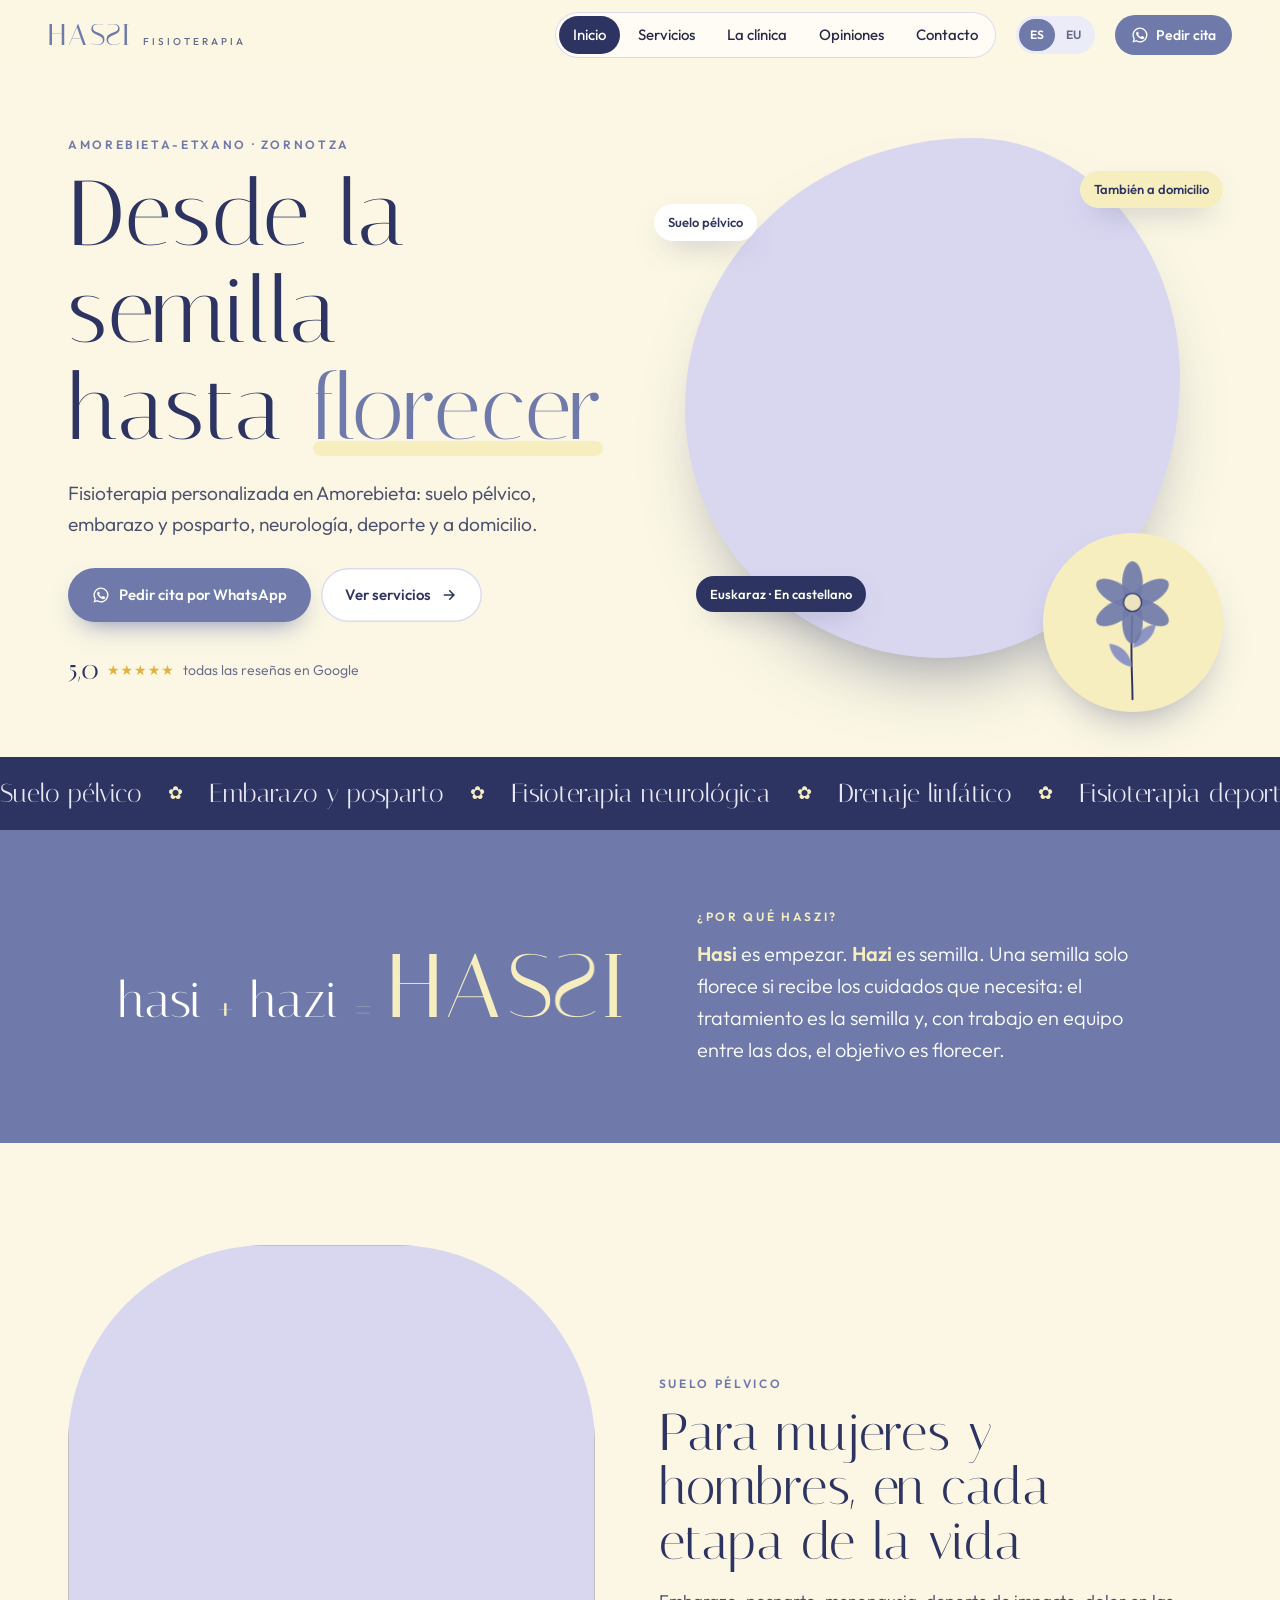
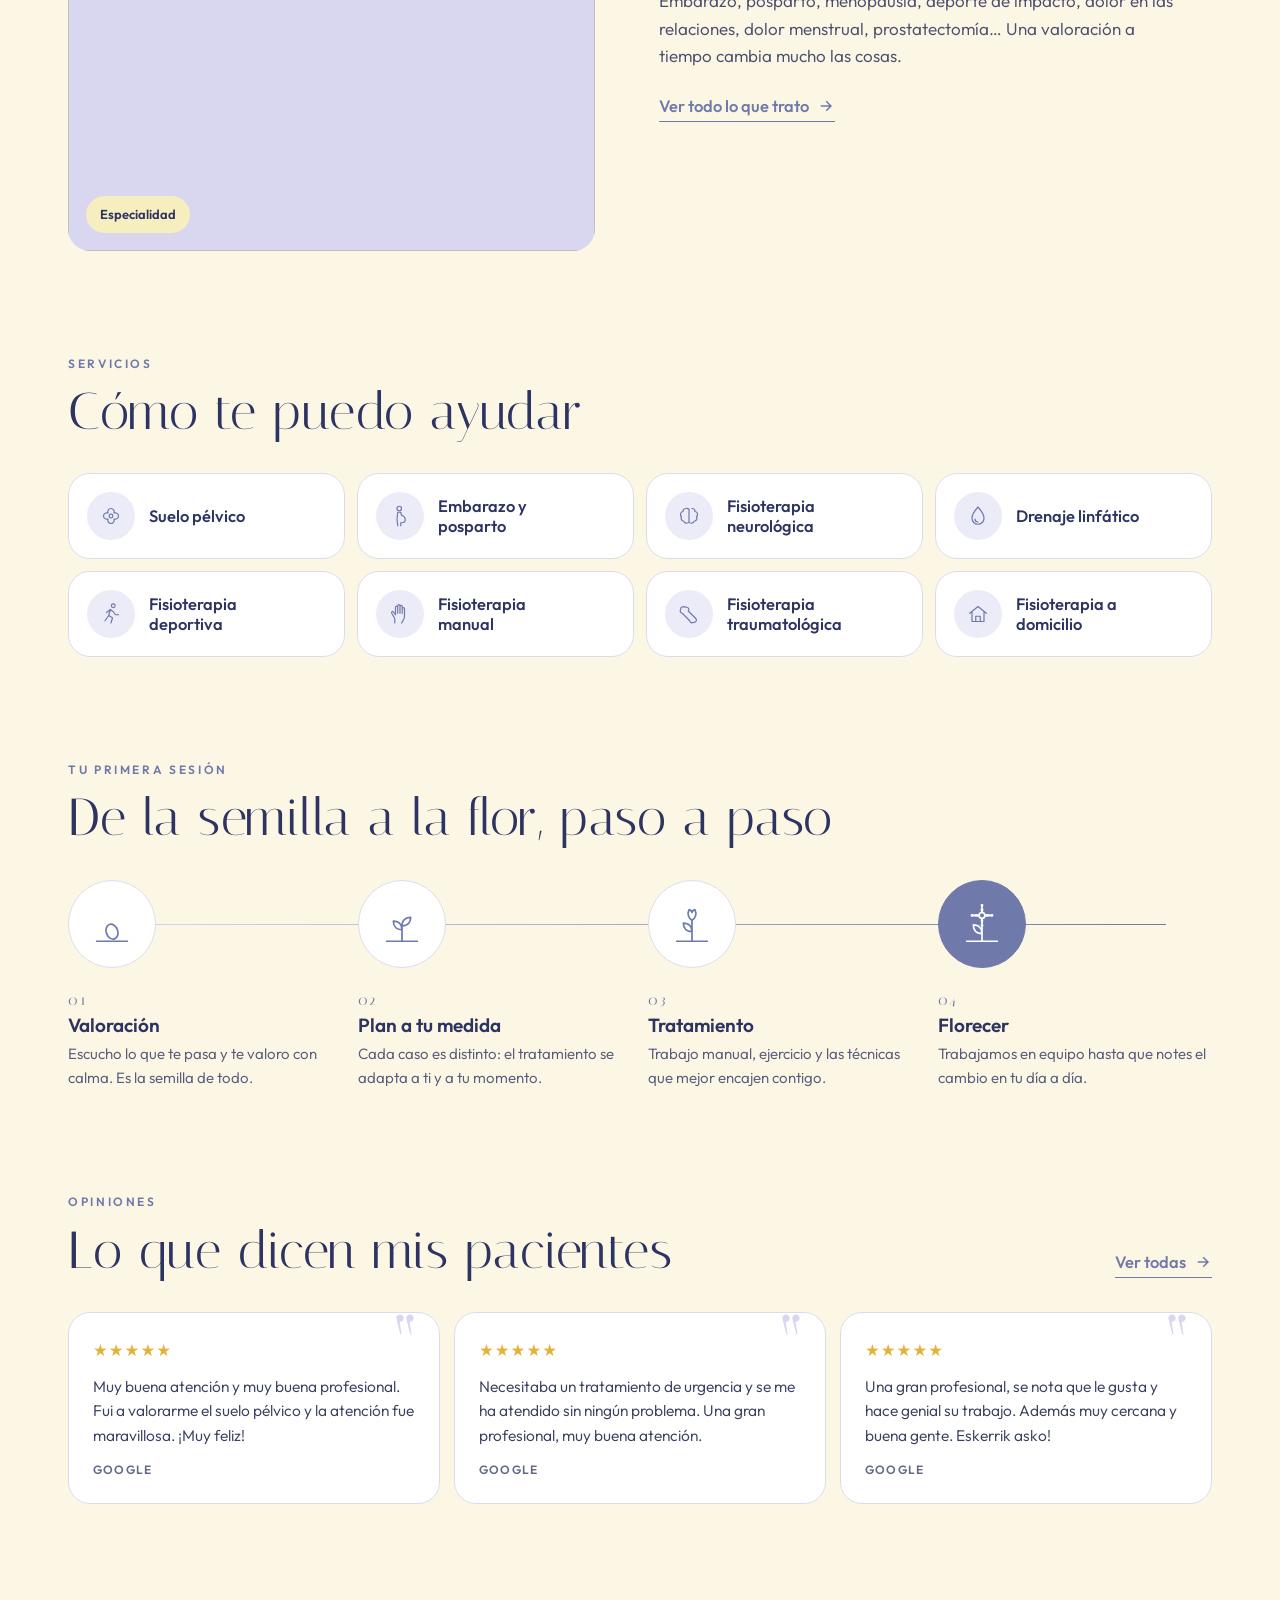
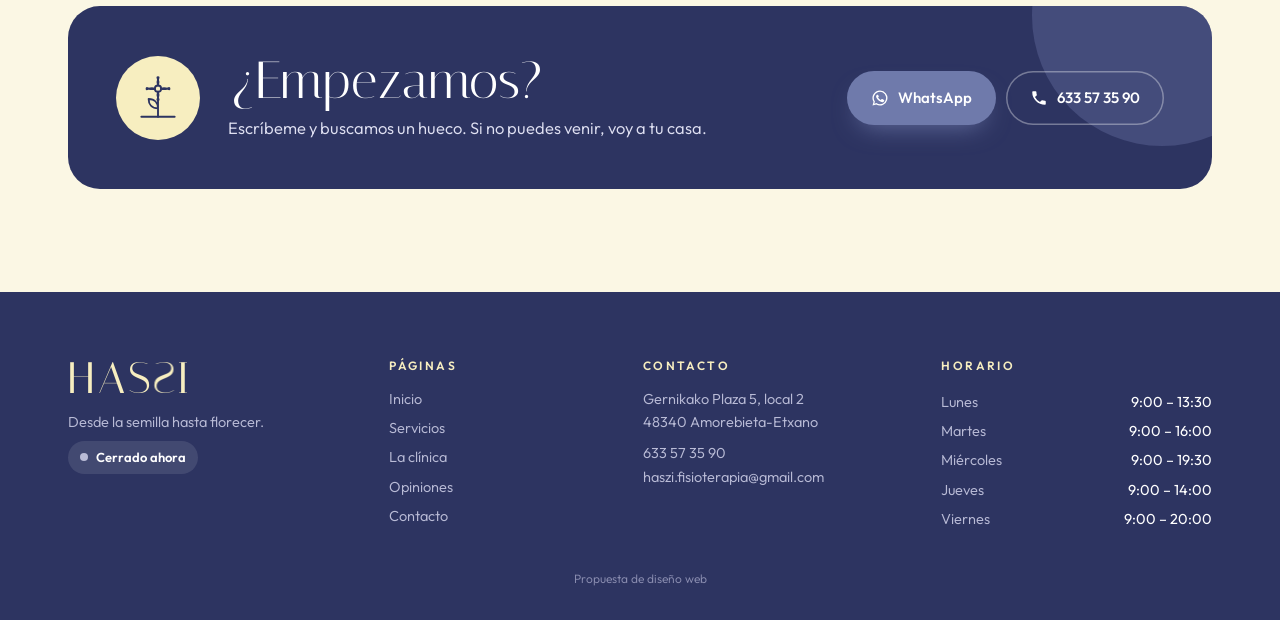
==== commit 270182b9: "Web en varias páginas: servicios con buscador, clínica, opiniones y contacto Co-Authored-By: Claude " ====
--- a/index.html
+++ b/index.html
@@ -5,100 +5,107 @@
 <meta name="viewport" content="width=device-width,initial-scale=1">
 <title>Haszi Fisioterapia · Amorebieta-Etxano</title>
 <meta name="description" content="Haszi Fisioterapia en Amorebieta-Etxano (Zornotza): suelo pélvico, embarazo y posparto, fisioterapia neurológica, deportiva, drenaje linfático y a domicilio.">
+<meta name="theme-color" content="#fbf7e4">
 <link rel="preconnect" href="https://fonts.googleapis.com"><link rel="preconnect" href="https://fonts.gstatic.com" crossorigin>
 <link href="https://fonts.googleapis.com/css2?family=Italiana&family=Outfit:wght@300..700&display=swap" rel="stylesheet">
-<link rel="stylesheet" href="styles.css?v=1793370353">
+<link rel="stylesheet" href="styles.css?v=1793371641">
 <script>(function(){var l='es';try{var q=new URLSearchParams(location.search).get('lang');var s=localStorage.getItem('hz-lang');l=q||s||'es';}catch(e){}if(l==='eu')document.documentElement.classList.add('eu');document.documentElement.lang=l;})();</script>
 </head>
-<body>
-<header class="top">
- <a class="brand" href="#hasiera" aria-label="Haszi Fisioterapia">HA<span class="mk" aria-hidden="true"><i>S</i><i>S</i></span>I<small><span data-l="es">Fisioterapia</span><span data-l="eu">Fisioterapia</span></small></a>
- <nav class="nav">
-  <a href="#zerbitzuak"><span data-l="es">Servicios</span><span data-l="eu">Zerbitzuak</span></a>
-  <a href="#klinika"><span data-l="es">La clínica</span><span data-l="eu">Klinika</span></a>
-  <a href="#iritziak"><span data-l="es">Opiniones</span><span data-l="eu">Iritziak</span></a>
-  <a href="#kontaktua"><span data-l="es">Contacto</span><span data-l="eu">Kontaktua</span></a>
- </nav>
+<body><header class="top">
+ <a class="brand" href="index.html?v=1793371641" aria-label="Haszi Fisioterapia">HA<span class="mk" aria-hidden="true"><i>S</i><i>S</i></span>I<small>Fisioterapia</small></a>
+ <nav class="nav"><a href="index.html?v=1793371641" class=on aria-current=page><span data-l="es">Inicio</span><span data-l="eu">Hasiera</span></a><a href="servicios.html?v=1793371641"><span data-l="es">Servicios</span><span data-l="eu">Zerbitzuak</span></a><a href="clinica.html?v=1793371641"><span data-l="es">La clínica</span><span data-l="eu">Klinika</span></a><a href="opiniones.html?v=1793371641"><span data-l="es">Opiniones</span><span data-l="eu">Iritziak</span></a><a href="contacto.html?v=1793371641"><span data-l="es">Contacto</span><span data-l="eu">Kontaktua</span></a></nav>
  <div class="lang" role="group" aria-label="Idioma / Hizkuntza"><button data-set="es">ES</button><button data-set="eu">EU</button></div>
+ <a class="hcta" href="https://wa.me/34633573590" target="_blank" rel="noopener"><svg viewBox="0 0 24 24"><path d="M12 2a10 10 0 0 0-8.6 15.1L2 22l5-1.3A10 10 0 1 0 12 2zm0 18.2c-1.5 0-3-.4-4.3-1.2l-.3-.2-3 .8.8-2.9-.2-.3A8.2 8.2 0 1 1 12 20.2zm4.5-6.1c-.2-.1-1.5-.7-1.7-.8-.2-.1-.4-.1-.6.1l-.8 1c-.1.2-.3.2-.5.1a6.7 6.7 0 0 1-3.3-2.9c-.3-.4.2-.4.7-1.4.1-.2 0-.3 0-.4l-.8-1.8c-.2-.5-.4-.4-.6-.4h-.5a1 1 0 0 0-.7.3c-.2.3-.9.9-.9 2.2s1 2.6 1.1 2.7c.1.2 1.9 2.9 4.6 4 1.7.7 2.4.8 3.2.7.5-.1 1.5-.6 1.8-1.2.2-.6.2-1.1.1-1.2l-.5-.3z"/></svg><span data-l="es">Pedir cita</span><span data-l="eu">Hitzordua</span></a>
+ <button class="burger" aria-label="Menú" aria-expanded="false"><i></i><i></i></button>
 </header>
-
-<section class="hero" id="hasiera">
+<div class="mmenu" aria-hidden="true"><nav><a href="index.html?v=1793371641" class=on><small>01</small><span data-l="es">Inicio</span><span data-l="eu">Hasiera</span></a><a href="servicios.html?v=1793371641"><small>02</small><span data-l="es">Servicios</span><span data-l="eu">Zerbitzuak</span></a><a href="clinica.html?v=1793371641"><small>03</small><span data-l="es">La clínica</span><span data-l="eu">Klinika</span></a><a href="opiniones.html?v=1793371641"><small>04</small><span data-l="es">Opiniones</span><span data-l="eu">Iritziak</span></a><a href="contacto.html?v=1793371641"><small>05</small><span data-l="es">Contacto</span><span data-l="eu">Kontaktua</span></a></nav><div class="mfoot"><a href="https://wa.me/34633573590" target="_blank" rel="noopener"><svg viewBox="0 0 24 24"><path d="M12 2a10 10 0 0 0-8.6 15.1L2 22l5-1.3A10 10 0 1 0 12 2zm0 18.2c-1.5 0-3-.4-4.3-1.2l-.3-.2-3 .8.8-2.9-.2-.3A8.2 8.2 0 1 1 12 20.2zm4.5-6.1c-.2-.1-1.5-.7-1.7-.8-.2-.1-.4-.1-.6.1l-.8 1c-.1.2-.3.2-.5.1a6.7 6.7 0 0 1-3.3-2.9c-.3-.4.2-.4.7-1.4.1-.2 0-.3 0-.4l-.8-1.8c-.2-.5-.4-.4-.6-.4h-.5a1 1 0 0 0-.7.3c-.2.3-.9.9-.9 2.2s1 2.6 1.1 2.7c.1.2 1.9 2.9 4.6 4 1.7.7 2.4.8 3.2.7.5-.1 1.5-.6 1.8-1.2.2-.6.2-1.1.1-1.2l-.5-.3z"/></svg>WhatsApp</a><a href="tel:+34633573590"><svg viewBox="0 0 24 24"><path d="M6.6 10.8a15.1 15.1 0 0 0 6.6 6.6l2.2-2.2c.3-.3.7-.4 1-.2 1.1.4 2.3.6 3.6.6.6 0 1 .4 1 1V20c0 .6-.4 1-1 1A17 17 0 0 1 3 4c0-.6.4-1 1-1h3.5c.6 0 1 .4 1 1 0 1.3.2 2.5.6 3.6.1.3 0 .7-.2 1l-2.3 2.2z"/></svg>633 57 35 90</a></div></div>
+<main class="page">
+<section class="hero">
  <div class="hl">
-  <p class="kick">Amorebieta-Etxano · Zornotza</p>
-  <h1><span data-l="es">Desde la semilla<br>hasta <em>florecer</em></span><span data-l="eu">Hazitik hasi eta<br><em>loratzeraino</em></span></h1>
-  <p class="lead"><span data-l="es">Fisioterapia personalizada en Amorebieta: suelo pélvico, embarazo y posparto, neurología, deporte y a domicilio.</span><span data-l="eu">Fisioterapia pertsonalizatua Amorebietan: zoru pelbikoa, haurdunaldia eta erditze ondoa, neurologia, kirola eta etxez etxe.</span></p>
-  <div class="cta">
+  <p class="kick in1">Amorebieta-Etxano · Zornotza</p>
+  <h1 class="in2"><span data-l="es">Desde la semilla<br>hasta <em>florecer</em></span><span data-l="eu">Hazitik hasi eta<br><em>loratzeraino</em></span></h1>
+  <p class="lead in3"><span data-l="es">Fisioterapia personalizada en Amorebieta: suelo pélvico, embarazo y posparto, neurología, deporte y a domicilio.</span><span data-l="eu">Fisioterapia pertsonalizatua Amorebietan: zoru pelbikoa, haurdunaldia eta erditze ondoa, neurologia, kirola eta etxez etxe.</span></p>
+  <div class="cta in4">
    <a class="btn wa" href="https://wa.me/34633573590" target="_blank" rel="noopener"><svg viewBox="0 0 24 24"><path d="M12 2a10 10 0 0 0-8.6 15.1L2 22l5-1.3A10 10 0 1 0 12 2zm0 18.2c-1.5 0-3-.4-4.3-1.2l-.3-.2-3 .8.8-2.9-.2-.3A8.2 8.2 0 1 1 12 20.2zm4.5-6.1c-.2-.1-1.5-.7-1.7-.8-.2-.1-.4-.1-.6.1l-.8 1c-.1.2-.3.2-.5.1a6.7 6.7 0 0 1-3.3-2.9c-.3-.4.2-.4.7-1.4.1-.2 0-.3 0-.4l-.8-1.8c-.2-.5-.4-.4-.6-.4h-.5a1 1 0 0 0-.7.3c-.2.3-.9.9-.9 2.2s1 2.6 1.1 2.7c.1.2 1.9 2.9 4.6 4 1.7.7 2.4.8 3.2.7.5-.1 1.5-.6 1.8-1.2.2-.6.2-1.1.1-1.2l-.5-.3z"/></svg><span data-l="es">Pedir cita por WhatsApp</span><span data-l="eu">Hitzordua WhatsApp bidez</span></a>
-   <a class="btn tel" href="tel:+34633573590"><svg viewBox="0 0 24 24"><path d="M6.6 10.8a15.1 15.1 0 0 0 6.6 6.6l2.2-2.2c.3-.3.7-.4 1-.2 1.1.4 2.3.6 3.6.6.6 0 1 .4 1 1V20c0 .6-.4 1-1 1A17 17 0 0 1 3 4c0-.6.4-1 1-1h3.5c.6 0 1 .4 1 1 0 1.3.2 2.5.6 3.6.1.3 0 .7-.2 1l-2.3 2.2z"/></svg>633 57 35 90</a>
+   <a class="btn ghost" href="servicios.html?v=1793371641"><span data-l="es">Ver servicios</span><span data-l="eu">Zerbitzuak ikusi</span><svg viewBox="0 0 24 24"><path d="M5 11h11.2l-4.6-4.6L13 5l7 7-7 7-1.4-1.4 4.6-4.6H5z"/></svg></a>
   </div>
-  <a class="rating" href="https://www.google.com/maps/place/?q=place_id:ChIJI8guDgI1Tg0RjdFPKfut2PA" target="_blank" rel="noopener"><b>5,0</b><span class="st">★★★★★</span><span><span data-l="es">en Google</span><span data-l="eu">Googlen</span></span></a>
+  <a class="rating in5" href="opiniones.html?v=1793371641"><b>5,0</b><span class="st">★★★★★</span><span><span data-l="es">todas las reseñas en Google</span><span data-l="eu">Googleko iritzi guztiak</span></span></a>
  </div>
  <div class="hr">
-  <div class="blob"><img src="https://lh3.googleusercontent.com/gps-cs-s/ANWiy9RxXMUOsTc46S_Mv5NONfK-9dVN8dFkeTw9v19GWVNfa5LRsaxbmlAex-AOdb28i_Vh9UDX3B-DQBkSoPqw-twzwIQK1deqbMaz5WqKlUYDP6-75Wq1Bz5eOPWLam4w8Bedxjg1rVCfiSh4=w1100-k-no" alt=""></div>
-  <div class="seed s1"></div><div class="seed s2"></div>
+  <div class="blob"><img src="https://lh3.googleusercontent.com/gps-cs-s/ANWiy9RxXMUOsTc46S_Mv5NONfK-9dVN8dFkeTw9v19GWVNfa5LRsaxbmlAex-AOdb28i_Vh9UDX3B-DQBkSoPqw-twzwIQK1deqbMaz5WqKlUYDP6-75Wq1Bz5eOPWLam4w8Bedxjg1rVCfiSh4=w1100-k-no" alt="Haszi Fisioterapia" fetchpriority="high"></div>
+  <div class="fl"><svg class="flower" viewBox="0 0 200 260" aria-hidden="true">
+ <path class="stem" d="M100 250 C100 210 96 180 100 120"/>
+ <path class="leaf l1" d="M99 200 C80 196 66 182 64 164 C84 166 97 180 99 200Z"/>
+ <path class="leaf l2" d="M101 170 C120 166 134 152 136 134 C116 136 103 150 101 170Z"/>
+ <g class="petals" transform="translate(100 100)">
+  <ellipse class="pt" rx="16" ry="34" transform="rotate(0) translate(0 -30)"/>
+  <ellipse class="pt" rx="16" ry="34" transform="rotate(60) translate(0 -30)"/>
+  <ellipse class="pt" rx="16" ry="34" transform="rotate(120) translate(0 -30)"/>
+  <ellipse class="pt" rx="16" ry="34" transform="rotate(180) translate(0 -30)"/>
+  <ellipse class="pt" rx="16" ry="34" transform="rotate(240) translate(0 -30)"/>
+  <ellipse class="pt" rx="16" ry="34" transform="rotate(300) translate(0 -30)"/>
+  <circle class="core" r="14"/>
+ </g>
+</svg></div>
+  <span class="chip c1"><span data-l="es">Suelo pélvico</span><span data-l="eu">Zoru pelbikoa</span></span>
+  <span class="chip c2"><span data-l="es">También a domicilio</span><span data-l="eu">Etxez etxe ere</span></span>
+  <span class="chip c3">Euskaraz · En castellano</span>
  </div>
 </section>
 
+<div class="marq" aria-hidden="true"><div class="mq"><span><span data-l="es">Suelo pélvico</span><span data-l="eu">Zoru pelbikoa</span></span><i>✿</i><span><span data-l="es">Embarazo y posparto</span><span data-l="eu">Haurdunaldia eta erditze ondoa</span></span><i>✿</i><span><span data-l="es">Fisioterapia neurológica</span><span data-l="eu">Fisioterapia neurologikoa</span></span><i>✿</i><span><span data-l="es">Drenaje linfático</span><span data-l="eu">Drenaje linfatikoa</span></span><i>✿</i><span><span data-l="es">Fisioterapia deportiva</span><span data-l="eu">Kirol fisioterapia</span></span><i>✿</i><span><span data-l="es">Fisioterapia manual</span><span data-l="eu">Esku-fisioterapia</span></span><i>✿</i><span><span data-l="es">Fisioterapia traumatológica</span><span data-l="eu">Fisioterapia traumatologikoa</span></span><i>✿</i><span><span data-l="es">Fisioterapia a domicilio</span><span data-l="eu">Etxez etxeko fisioterapia</span></span><i>✿</i><span><span data-l="es">Suelo pélvico</span><span data-l="eu">Zoru pelbikoa</span></span><i>✿</i><span><span data-l="es">Embarazo y posparto</span><span data-l="eu">Haurdunaldia eta erditze ondoa</span></span><i>✿</i><span><span data-l="es">Fisioterapia neurológica</span><span data-l="eu">Fisioterapia neurologikoa</span></span><i>✿</i><span><span data-l="es">Drenaje linfático</span><span data-l="eu">Drenaje linfatikoa</span></span><i>✿</i><span><span data-l="es">Fisioterapia deportiva</span><span data-l="eu">Kirol fisioterapia</span></span><i>✿</i><span><span data-l="es">Fisioterapia manual</span><span data-l="eu">Esku-fisioterapia</span></span><i>✿</i><span><span data-l="es">Fisioterapia traumatológica</span><span data-l="eu">Fisioterapia traumatologikoa</span></span><i>✿</i><span><span data-l="es">Fisioterapia a domicilio</span><span data-l="eu">Etxez etxeko fisioterapia</span></span><i>✿</i></div></div>
+
 <section class="name">
  <div class="nw">
-  <div class="bigmk"><span class="mk" aria-hidden="true"><i>S</i><i>S</i></span></div>
-  <div>
+  <div class="eq rv"><span class="w1">hasi</span><span class="pl">+</span><span class="w2">hazi</span><span class="pl">=</span><span class="w3">HA<span class="mk" aria-hidden="true"><i>S</i><i>S</i></span>I</span></div>
+  <div class="nt rv">
    <p class="kick"><span data-l="es">¿Por qué Haszi?</span><span data-l="eu">Zergatik Haszi?</span></p>
-   <p class="nt"><span data-l="es">El nombre une dos palabras: <b>hasi</b>, empezar, y <b>hazi</b>, semilla. Una semilla solo florece si recibe los cuidados que necesita: el tratamiento es la semilla y, con trabajo en equipo entre las dos, el objetivo es florecer.</span><span data-l="eu">Izenak bi hitz batzen ditu: <b>hasi</b> eta <b>hazi</b>. Hazi batek ez du loratuko behar dituen zainketak jasotzen ez baditu: tratamendua da hazia, eta bion arteko talde-lanarekin, loratzea da helburua.</span></p>
+   <p><span data-l="es"><b>Hasi</b> es empezar. <b>Hazi</b> es semilla. Una semilla solo florece si recibe los cuidados que necesita: el tratamiento es la semilla y, con trabajo en equipo entre las dos, el objetivo es florecer.</span><span data-l="eu"><b>Hasi</b>, hastea. <b>Hazi</b>, landare baten hazia. Hazi batek ez du loratuko behar dituen zainketak jasotzen ez baditu: tratamendua da hazia, eta bion arteko talde-lanarekin, loratzea da helburua.</span></p>
   </div>
  </div>
 </section>
 
-<section class="sec" id="zerbitzuak">
- <div class="head"><p class="kick"><span data-l="es">Servicios</span><span data-l="eu">Zerbitzuak</span></p><h2><span data-l="es">Cómo te puedo ayudar</span><span data-l="eu">Nola lagun zaitzaket</span></h2></div>
- <div class="svcs"><article class="svc big"><span class="ic"><svg viewBox="0 0 32 32"><path d="M16 6c3 0 5 3 4 6 3-1 6 1 6 4s-3 5-6 4c1 3-1 6-4 6s-5-3-4-6c-3 1-6-1-6-4s3-5 6-4c-1-3 1-6 4-6z"/><circle cx="16" cy="16" r="2.5"/></svg></span><h3><span data-l="es">Suelo pélvico</span><span data-l="eu">Zoru pelbikoa</span></h3><p><span data-l="es">Valoración y tratamiento para mujeres y hombres en cualquier etapa: embarazo, pre y posparto, masaje perineal, menopausia, deportes de impacto, dolor en las relaciones sexuales, dolor menstrual, vaginismo y antes o después de una prostatectomía.</span><span data-l="eu">Balorazioa eta tratamendua emakume zein gizonentzat, edozein etapatan: haurdunaldia, erditze aurrea eta ondoa, masaje perineala, menopausia, inpaktu-kirolak, sexu-harremanetako mina, hilekoaren mina, baginismoa eta prostatektomia aurretik edo ondoren.</span></p></article><article class="svc "><span class="ic"><svg viewBox="0 0 32 32"><circle cx="15" cy="6" r="3"/><path d="M13 11h4l1 4c3 1 5 3 5 6s-2 4-5 4h-1v4M13 11l-1 9 1 9"/></svg></span><h3><span data-l="es">Embarazo y posparto</span><span data-l="eu">Haurdunaldia eta erditze ondoa</span></h3><p><span data-l="es">Acompañamiento durante el embarazo y en la recuperación después del parto, incluido el drenaje del edema del embarazo.</span><span data-l="eu">Laguntza haurdunaldian eta erditu ondorengo errekuperazioan, haurdunaldiko edemaren drenajea barne.</span></p></article><article class="svc "><span class="ic"><svg viewBox="0 0 32 32"><path d="M12 6a4 4 0 0 0-4 4 4 4 0 0 0-2 7 4 4 0 0 0 3 6 4 4 0 0 0 7 1V7a4 4 0 0 0-4-1zM20 6a4 4 0 0 1 4 4 4 4 0 0 1 2 7 4 4 0 0 1-3 6 4 4 0 0 1-7 1"/></svg></span><h3><span data-l="es">Fisioterapia neurológica</span><span data-l="eu">Fisioterapia neurologikoa</span></h3><p><span data-l="es">Para personas con afectación neurológica: recuperación funcional tras un ictus, control motor, coordinación, ataxias y equilibrio.</span><span data-l="eu">Afektazio neurologikoa duten pertsonentzat: ictus osteko errekuperazio funtzionala, kontrol motorra, koordinazioa, ataxiak eta oreka.</span></p></article><article class="svc "><span class="ic"><svg viewBox="0 0 32 32"><path d="M16 4s-8 9-8 15a8 8 0 0 0 16 0c0-6-8-15-8-15z"/></svg></span><h3><span data-l="es">Drenaje linfático</span><span data-l="eu">Drenaje linfatikoa</span></h3><p><span data-l="es">Ayuda a mover y reducir el líquido acumulado: tras una cirugía de cáncer, para reducir edemas o la hinchazón del embarazo.</span><span data-l="eu">Gorputzean soberan dagoen likidoa mugitzen eta murrizten laguntzen du: minbizi-ebakuntza ostean, edemak edo haurdunaldiko hantura murrizteko.</span></p></article><article class="svc "><span class="ic"><svg viewBox="0 0 32 32"><circle cx="19" cy="5" r="2.5"/><path d="M10 14l5-4 4 3 3 4h4M15 10l-2 8 5 3-2 7M13 18l-5 7"/></svg></span><h3><span data-l="es">Fisioterapia deportiva</span><span data-l="eu">Kirol fisioterapia</span></h3><p><span data-l="es">Prevención y recuperación de lesiones con ejercicio específico, masaje terapéutico y fisioterapia invasiva.</span><span data-l="eu">Lesioak saihesteko eta sendatzeko: ariketa espezifikoak, masaje terapeutikoa eta fisioterapia inbasiboa.</span></p></article><article class="svc "><span class="ic"><svg viewBox="0 0 32 32"><path d="M9 28v-6l-4-7c-1-2 1-3 2-2l3 4V7a1.5 1.5 0 0 1 3 0v8M13 15V5a1.5 1.5 0 0 1 3 0v10M16 15V6a1.5 1.5 0 0 1 3 0v9M19 15V9a1.5 1.5 0 0 1 3 0v10c0 4-2 6-4 9"/></svg></span><h3><span data-l="es">Fisioterapia manual</span><span data-l="eu">Esku-fisioterapia</span></h3><p><span data-l="es">Movilizaciones, técnicas miofasciales, tratamiento de cicatrices y técnicas de mandíbula y boca para el dolor de cabeza tensional.</span><span data-l="eu">Mobilizazioak, teknika miofaszialak, orbainen tratamendua eta masail eta ahoko teknikak buruko min tentsionalerako.</span></p></article><article class="svc "><span class="ic"><svg viewBox="0 0 32 32"><path d="M10 7a3 3 0 0 0-5 3 3 3 0 0 0 2 5l10 10a3 3 0 0 0 5 2 3 3 0 0 0 3-5L15 12a3 3 0 0 0-2-5 3 3 0 0 0-3 0z"/></svg></span><h3><span data-l="es">Fisioterapia traumatológica</span><span data-l="eu">Fisioterapia traumatologikoa</span></h3><p><span data-l="es">Pre y postoperatorio, vendajes, ejercicio específico y recuperación funcional, también después de una amputación.</span><span data-l="eu">Ebakuntza aurretik eta ondoren, bendajeak, ariketa espezifikoak eta errekuperazio funtzionala, baita anputazio baten ondoren ere.</span></p></article><article class="svc home"><span class="ic"><svg viewBox="0 0 32 32"><path d="M5 15L16 6l11 9M8 13v13h16V13M13 26v-7h6v7"/></svg></span><h3><span data-l="es">Fisioterapia a domicilio</span><span data-l="eu">Etxez etxeko fisioterapia</span></h3><p><span data-l="es">Si no puedes venir a la clínica, voy a tu casa con la camilla.</span><span data-l="eu">Klinikara etortzerik ez baduzu, zure etxera joaten naiz kamila eramanda.</span></p></article></div>
-</section>
-
-<section class="sec how">
- <div class="head"><p class="kick"><span data-l="es">Primera sesión</span><span data-l="eu">Lehen saioa</span></p><h2><span data-l="es">Paso a paso</span><span data-l="eu">Pausoz pauso</span></h2></div>
- <ol class="steps"><li><b>01</b><h3><span data-l="es">Valoración individual</span><span data-l="eu">Balorazio indibiduala</span></h3><p><span data-l="es">Escucho lo que te pasa y te valoro con calma antes de empezar.</span><span data-l="eu">Zer gertatzen zaizun entzun eta lasai baloratzen zaitut hasi aurretik.</span></p></li><li><b>02</b><h3><span data-l="es">Un plan a tu medida</span><span data-l="eu">Zuretzako plana</span></h3><p><span data-l="es">Cada caso es distinto: el tratamiento se adapta a ti y a tu momento.</span><span data-l="eu">Kasu bakoitza ezberdina da: tratamendua zuri eta zure momentuari egokitzen zaio.</span></p></li><li><b>03</b><h3><span data-l="es">Tratamiento</span><span data-l="eu">Tratamendua</span></h3><p><span data-l="es">Trabajo manual, ejercicio y las técnicas que mejor encajen contigo.</span><span data-l="eu">Esku-lana, ariketak eta zuretzat egokienak diren teknikak.</span></p></li><li><b>04</b><h3><span data-l="es">Seguimiento</span><span data-l="eu">Jarraipena</span></h3><p><span data-l="es">Trabajamos en equipo hasta que notes el cambio.</span><span data-l="eu">Talde-lanean jarraitzen dugu aldaketa nabaritu arte.</span></p></li></ol>
-</section>
-
-<section class="sec" id="klinika">
- <div class="head"><p class="kick"><span data-l="es">La clínica</span><span data-l="eu">Klinika</span></p><h2><span data-l="es">Un espacio tranquilo en el centro de Zornotza</span><span data-l="eu">Leku lasai bat Zornotzako erdigunean</span></h2></div>
- <div class="clin">
-  <div class="ph a"><img src="https://lh3.googleusercontent.com/grass-cs/AABkmLfYmzDt7xnQfAVD_fiT7f_FMGMXCGIL7BfOM6P0c_A867wHdHK-37Hn0q9hG_Y2DJRz6hwq0zOR4-mZoujtuq2s0yssm1FEFevWXHWyaHOND0AKr654QwvA00v_ObbBueBMMd9X=w900-k-no" alt="" loading="lazy"></div>
-  <div class="ph b"><img src="https://lh3.googleusercontent.com/gps-cs-s/ANWiy9RpM-QcnaBLJweB59YS0RFkx2qCwoozbRL8E9IkSakVuTFmMkLH7kinshzQdERFNJfkelmKbzxOW_2bPRwxsn8rs_tVMmRhwDauQBZSnXadgiTYruzqF-sHX4fIxSxSzFj8WJutXBVM-CYU=w700-k-no" alt="" loading="lazy"></div>
-  <div class="ph c"><img src="https://lh3.googleusercontent.com/grass-cs/AABkmLfkPGpaals5wXdIL0w-fiT8mMiIXZF4t-FL2aYuvvm76TjGh2Xw1Lu3fcIwlgSmes1ovxwWoXzSeLTtKgDpO4ITUz8J3yqcNSDY8DFHCCygPD7MAigGqO_TZNYggOD01rsKHskUAo61H9lT=w700-k-no" alt="" loading="lazy"><span><span data-l="es">La entrada</span><span data-l="eu">Sarrera</span></span></div>
-  <div class="ct">
-   <p><span data-l="es">Estamos en <b>Gernikako Plaza 5, local 2</b>, en un centro compartido con la nutricionista Judith Herrera.</span><span data-l="eu"><b>Gernikako Plaza 5ean, 2. lokalean</b> gaude, Judith Herrera nutrizionistarekin partekatzen dugun zentroan.</span></p>
-   <p class="who">Jane Gartzia · <span data-l="es">Fisioterapeuta</span><span data-l="eu">Fisioterapeuta</span></p>
-  </div>
+<section class="sec feat">
+ <div class="fimg rv"><img src="https://lh3.googleusercontent.com/gps-cs-s/ANWiy9RpM-QcnaBLJweB59YS0RFkx2qCwoozbRL8E9IkSakVuTFmMkLH7kinshzQdERFNJfkelmKbzxOW_2bPRwxsn8rs_tVMmRhwDauQBZSnXadgiTYruzqF-sHX4fIxSxSzFj8WJutXBVM-CYU=w1000-k-no" alt="" loading="lazy"><span class="fbadge"><span data-l="es">Especialidad</span><span data-l="eu">Espezialitatea</span></span></div>
+ <div class="ftx rv">
+  <p class="kick"><span data-l="es">Suelo pélvico</span><span data-l="eu">Zoru pelbikoa</span></p>
+  <h2><span data-l="es">Para mujeres y hombres, en cada etapa de la vida</span><span data-l="eu">Emakume zein gizonentzat, bizitzako etapa guztietan</span></h2>
+  <p><span data-l="es">Embarazo, posparto, menopausia, deporte de impacto, dolor en las relaciones, dolor menstrual, prostatectomía… Una valoración a tiempo cambia mucho las cosas.</span><span data-l="eu">Haurdunaldia, erditze ondoa, menopausia, inpaktu-kirola, harremanetako mina, hilekoaren mina, prostatektomia… Garaiz egindako balorazio batek asko aldatzen ditu gauzak.</span></p>
+  <a class="more" href="servicios.html?v=1793371641#zoru"><span data-l="es">Ver todo lo que trato</span><span data-l="eu">Tratatzen dudan guztia ikusi</span><svg viewBox="0 0 24 24"><path d="M5 11h11.2l-4.6-4.6L13 5l7 7-7 7-1.4-1.4 4.6-4.6H5z"/></svg></a>
  </div>
 </section>
 
-<section class="sec" id="iritziak">
- <div class="head"><p class="kick"><span data-l="es">Opiniones en Google</span><span data-l="eu">Iritziak Googlen</span></p><h2><span data-l="es">5,0 de 5 en todas las reseñas</span><span data-l="eu">5,0 iritzi guztietan</span></h2></div>
- <div class="rgrid"><figure class="rev"><div class="st">★★★★★</div><blockquote>Muy buena atención y muy buena profesional. Fui a valorarme el suelo pélvico y la atención fue maravillosa.</blockquote><figcaption>Google</figcaption></figure><figure class="rev"><div class="st">★★★★★</div><blockquote>Necesitaba un tratamiento de urgencia y se me ha atendido sin ningún problema. Una gran profesional, muy buena atención.</blockquote><figcaption>Google</figcaption></figure><figure class="rev"><div class="st">★★★★★</div><blockquote>Una gran profesional, se nota que le gusta y hace genial su trabajo. Además muy cercana y buena gente. Eskerrik asko!</blockquote><figcaption>Google</figcaption></figure><figure class="rev"><div class="st">★★★★★</div><blockquote>Excelente profesional, amable y comprometida con su trabajo. Muy recomendable.</blockquote><figcaption>Google</figcaption></figure><figure class="rev"><div class="st">★★★★★</div><blockquote>Muy buena atención. Se nota el compromiso y la profesionalidad que se tiene con el cliente, y la facilidad con la que realiza su trabajo para solucionar el problema.</blockquote><figcaption>Google</figcaption></figure><figure class="rev"><div class="st">★★★★★</div><blockquote>Persona atenta, cercana y trabajadora. Recomiendo totalmente el sitio. Eskerrik asko por tu trabajo y dedicación.</blockquote><figcaption>Google</figcaption></figure></div>
+<section class="sec">
+ <div class="head rv"><p class="kick"><span data-l="es">Servicios</span><span data-l="eu">Zerbitzuak</span></p><h2><span data-l="es">Cómo te puedo ayudar</span><span data-l="eu">Nola lagun zaitzaket</span></h2></div>
+ <div class="tzs"><a class="tz rv" href="servicios.html?v=1793371641#zoru"><span class="ic"><svg viewBox="0 0 32 32"><path d="M16 6c3 0 5 3 4 6 3-1 6 1 6 4s-3 5-6 4c1 3-1 6-4 6s-5-3-4-6c-3 1-6-1-6-4s3-5 6-4c-1-3 1-6 4-6z"/><circle cx="16" cy="16" r="2.5"/></svg></span><b><span data-l="es">Suelo pélvico</span><span data-l="eu">Zoru pelbikoa</span></b><svg viewBox="0 0 24 24"><path d="M5 11h11.2l-4.6-4.6L13 5l7 7-7 7-1.4-1.4 4.6-4.6H5z"/></svg></a><a class="tz rv" href="servicios.html?v=1793371641#haurdun"><span class="ic"><svg viewBox="0 0 32 32"><circle cx="15" cy="6" r="3"/><path d="M13 11h4l1 4c3 1 5 3 5 6s-2 4-5 4h-1v4M13 11l-1 9 1 9"/></svg></span><b><span data-l="es">Embarazo y posparto</span><span data-l="eu">Haurdunaldia eta erditze ondoa</span></b><svg viewBox="0 0 24 24"><path d="M5 11h11.2l-4.6-4.6L13 5l7 7-7 7-1.4-1.4 4.6-4.6H5z"/></svg></a><a class="tz rv" href="servicios.html?v=1793371641#neuro"><span class="ic"><svg viewBox="0 0 32 32"><path d="M12 6a4 4 0 0 0-4 4 4 4 0 0 0-2 7 4 4 0 0 0 3 6 4 4 0 0 0 7 1V7a4 4 0 0 0-4-1zM20 6a4 4 0 0 1 4 4 4 4 0 0 1 2 7 4 4 0 0 1-3 6 4 4 0 0 1-7 1"/></svg></span><b><span data-l="es">Fisioterapia neurológica</span><span data-l="eu">Fisioterapia neurologikoa</span></b><svg viewBox="0 0 24 24"><path d="M5 11h11.2l-4.6-4.6L13 5l7 7-7 7-1.4-1.4 4.6-4.6H5z"/></svg></a><a class="tz rv" href="servicios.html?v=1793371641#drenaje"><span class="ic"><svg viewBox="0 0 32 32"><path d="M16 4s-8 9-8 15a8 8 0 0 0 16 0c0-6-8-15-8-15z"/><path d="M12 20a4 4 0 0 0 4 4"/></svg></span><b><span data-l="es">Drenaje linfático</span><span data-l="eu">Drenaje linfatikoa</span></b><svg viewBox="0 0 24 24"><path d="M5 11h11.2l-4.6-4.6L13 5l7 7-7 7-1.4-1.4 4.6-4.6H5z"/></svg></a><a class="tz rv" href="servicios.html?v=1793371641#kirol"><span class="ic"><svg viewBox="0 0 32 32"><circle cx="19" cy="5" r="2.5"/><path d="M10 14l5-4 4 3 3 4h4M15 10l-2 8 5 3-2 7M13 18l-5 7"/></svg></span><b><span data-l="es">Fisioterapia deportiva</span><span data-l="eu">Kirol fisioterapia</span></b><svg viewBox="0 0 24 24"><path d="M5 11h11.2l-4.6-4.6L13 5l7 7-7 7-1.4-1.4 4.6-4.6H5z"/></svg></a><a class="tz rv" href="servicios.html?v=1793371641#esku"><span class="ic"><svg viewBox="0 0 32 32"><path d="M9 28v-6l-4-7c-1-2 1-3 2-2l3 4V7a1.5 1.5 0 0 1 3 0v8M13 15V5a1.5 1.5 0 0 1 3 0v10M16 15V6a1.5 1.5 0 0 1 3 0v9M19 15V9a1.5 1.5 0 0 1 3 0v10c0 4-2 6-4 9"/></svg></span><b><span data-l="es">Fisioterapia manual</span><span data-l="eu">Esku-fisioterapia</span></b><svg viewBox="0 0 24 24"><path d="M5 11h11.2l-4.6-4.6L13 5l7 7-7 7-1.4-1.4 4.6-4.6H5z"/></svg></a><a class="tz rv" href="servicios.html?v=1793371641#trauma"><span class="ic"><svg viewBox="0 0 32 32"><path d="M10 7a3 3 0 0 0-5 3 3 3 0 0 0 2 5l10 10a3 3 0 0 0 5 2 3 3 0 0 0 3-5L15 12a3 3 0 0 0-2-5 3 3 0 0 0-3 0z"/></svg></span><b><span data-l="es">Fisioterapia traumatológica</span><span data-l="eu">Fisioterapia traumatologikoa</span></b><svg viewBox="0 0 24 24"><path d="M5 11h11.2l-4.6-4.6L13 5l7 7-7 7-1.4-1.4 4.6-4.6H5z"/></svg></a><a class="tz rv" href="servicios.html?v=1793371641#etxez"><span class="ic"><svg viewBox="0 0 32 32"><path d="M5 15L16 6l11 9M8 13v13h16V13M13 26v-7h6v7"/></svg></span><b><span data-l="es">Fisioterapia a domicilio</span><span data-l="eu">Etxez etxeko fisioterapia</span></b><svg viewBox="0 0 24 24"><path d="M5 11h11.2l-4.6-4.6L13 5l7 7-7 7-1.4-1.4 4.6-4.6H5z"/></svg></a></div>
 </section>
 
-<section class="contact" id="kontaktua">
- <div class="ci">
-  <p class="kick"><span data-l="es">Contacto</span><span data-l="eu">Kontaktua</span></p>
-  <h2><span data-l="es">Pide tu cita</span><span data-l="eu">Eskatu hitzordua</span></h2>
-  <address>Gernikako Plaza, 5 · <span data-l="es">Local 2</span><span data-l="eu">2. lokala</span><br>48340 Amorebieta-Etxano, Bizkaia</address>
-  <ul class="hours"><li data-d="1"><span><span data-l="es">Lunes</span><span data-l="eu">Astelehena</span></span><b>9:00 – 13:30</b></li><li data-d="2"><span><span data-l="es">Martes</span><span data-l="eu">Asteartea</span></span><b>9:00 – 16:00</b></li><li data-d="3"><span><span data-l="es">Miércoles</span><span data-l="eu">Asteazkena</span></span><b>9:00 – 19:30</b></li><li data-d="4"><span><span data-l="es">Jueves</span><span data-l="eu">Osteguna</span></span><b>9:00 – 14:00</b></li><li data-d="5"><span><span data-l="es">Viernes</span><span data-l="eu">Ostirala</span></span><b>9:00 – 20:00</b></li><li data-d="6"><span><span data-l="es">Sábado</span><span data-l="eu">Larunbata</span></span><b><span data-l="es">Cerrado</span><span data-l="eu">Itxita</span></b></li><li data-d="0"><span><span data-l="es">Domingo</span><span data-l="eu">Igandea</span></span><b><span data-l="es">Cerrado</span><span data-l="eu">Itxita</span></b></li></ul>
-  <div class="links">
-   <a class="ln wa" href="https://wa.me/34633573590" target="_blank" rel="noopener"><svg viewBox="0 0 24 24"><path d="M12 2a10 10 0 0 0-8.6 15.1L2 22l5-1.3A10 10 0 1 0 12 2zm0 18.2c-1.5 0-3-.4-4.3-1.2l-.3-.2-3 .8.8-2.9-.2-.3A8.2 8.2 0 1 1 12 20.2zm4.5-6.1c-.2-.1-1.5-.7-1.7-.8-.2-.1-.4-.1-.6.1l-.8 1c-.1.2-.3.2-.5.1a6.7 6.7 0 0 1-3.3-2.9c-.3-.4.2-.4.7-1.4.1-.2 0-.3 0-.4l-.8-1.8c-.2-.5-.4-.4-.6-.4h-.5a1 1 0 0 0-.7.3c-.2.3-.9.9-.9 2.2s1 2.6 1.1 2.7c.1.2 1.9 2.9 4.6 4 1.7.7 2.4.8 3.2.7.5-.1 1.5-.6 1.8-1.2.2-.6.2-1.1.1-1.2l-.5-.3z"/></svg>WhatsApp</a>
-   <a class="ln tel" href="tel:+34633573590"><svg viewBox="0 0 24 24"><path d="M6.6 10.8a15.1 15.1 0 0 0 6.6 6.6l2.2-2.2c.3-.3.7-.4 1-.2 1.1.4 2.3.6 3.6.6.6 0 1 .4 1 1V20c0 .6-.4 1-1 1A17 17 0 0 1 3 4c0-.6.4-1 1-1h3.5c.6 0 1 .4 1 1 0 1.3.2 2.5.6 3.6.1.3 0 .7-.2 1l-2.3 2.2z"/></svg>633 57 35 90</a>
-   <a class="ln mail" href="mailto:haszi.fisioterapia@gmail.com"><svg viewBox="0 0 24 24"><path d="M3 5h18a1 1 0 0 1 1 1v12a1 1 0 0 1-1 1H3a1 1 0 0 1-1-1V6a1 1 0 0 1 1-1zm9 7.1L4.4 7v10.5h15.2V7L12 12.1z"/></svg>Email</a>
-   <a class="ln ig" href="https://www.instagram.com/haszi.fisioterapia/" target="_blank" rel="noopener"><svg viewBox="0 0 24 24"><path d="M12 7a5 5 0 1 0 0 10 5 5 0 0 0 0-10zm0 8.2a3.2 3.2 0 1 1 0-6.4 3.2 3.2 0 0 1 0 6.4zM17.3 5.5a1.2 1.2 0 1 0 0 2.4 1.2 1.2 0 0 0 0-2.4zM21.9 7.2c-.1-1.6-.4-3-1.6-4.2S17.6 1.5 16 1.4C14.3 1.3 9.7 1.3 8 1.4c-1.6.1-3 .4-4.2 1.6S2.2 5.6 2.1 7.2C2 8.9 2 13.5 2.1 15.2c.1 1.6.4 3 1.6 4.2s2.6 1.5 4.2 1.6c1.7.1 6.3.1 8 0 1.6-.1 3-.4 4.2-1.6s1.5-2.6 1.6-4.2c.1-1.7.1-6.3 0-8zm-2.1 9.9a3.3 3.3 0 0 1-1.8 1.8c-1.3.5-4.3.4-5.9.4s-4.6.1-5.9-.4a3.3 3.3 0 0 1-1.8-1.8c-.5-1.3-.4-4.3-.4-5.9s-.1-4.6.4-5.9A3.3 3.3 0 0 1 6.2 3.5c1.3-.5 4.3-.4 5.9-.4s4.6-.1 5.9.4a3.3 3.3 0 0 1 1.8 1.8c.5 1.3.4 4.3.4 5.9s.1 4.6-.4 5.9z"/></svg>Instagram</a>
-   <a class="ln map" href="https://www.google.com/maps/place/?q=place_id:ChIJI8guDgI1Tg0RjdFPKfut2PA" target="_blank" rel="noopener"><svg viewBox="0 0 24 24"><path d="M12 2a7 7 0 0 0-7 7c0 5.2 7 13 7 13s7-7.8 7-13a7 7 0 0 0-7-7zm0 9.5A2.5 2.5 0 1 1 12 6.5a2.5 2.5 0 0 1 0 5z"/></svg><span data-l="es">Cómo llegar</span><span data-l="eu">Nola iritsi</span></a>
-  </div>
- </div>
- <div class="mapw"><iframe title="Mapa" loading="lazy" src="https://www.google.com/maps?q=Haszi+fisioterapia,+Gernikako+Plaza+5,+Amorebieta&output=embed"></iframe></div>
+<section class="sec">
+ <div class="head rv"><p class="kick"><span data-l="es">Tu primera sesión</span><span data-l="eu">Zure lehen saioa</span></p><h2><span data-l="es">De la semilla a la flor, paso a paso</span><span data-l="eu">Hazitik lorera, pausoz pauso</span></h2></div>
+ <ol class="grow"><li class="rv" style="--d:0ms"><span class="sg"><svg viewBox="0 0 48 48"><ellipse cx="24" cy="32" rx="6" ry="8" transform="rotate(-20 24 32)"/><path d="M8 42h32"/></svg></span><b>01</b><h3><span data-l="es">Valoración</span><span data-l="eu">Balorazioa</span></h3><p><span data-l="es">Escucho lo que te pasa y te valoro con calma. Es la semilla de todo.</span><span data-l="eu">Zer gertatzen zaizun entzun eta lasai baloratzen zaitut. Dena hemendik hasten da.</span></p></li><li class="rv" style="--d:120ms"><span class="sg"><svg viewBox="0 0 48 48"><path d="M24 42V26M24 30c-6 0-9-4-9-9 6 0 9 4 9 9zM24 26c0-6 4-9 9-9 0 6-4 9-9 9z"/><path d="M8 42h32"/></svg></span><b>02</b><h3><span data-l="es">Plan a tu medida</span><span data-l="eu">Zuretzako plana</span></h3><p><span data-l="es">Cada caso es distinto: el tratamiento se adapta a ti y a tu momento.</span><span data-l="eu">Kasu bakoitza ezberdina da: tratamendua zuri eta zure momentuari egokitzen zaio.</span></p></li><li class="rv" style="--d:240ms"><span class="sg"><svg viewBox="0 0 48 48"><path d="M24 42V20M24 32c-6 0-9-4-9-9 6 0 9 4 9 9z"/><path d="M24 20c-4-2-5-7-3-11 3 1 3 3 3 3s0-2 3-3c2 4 1 9-3 11z"/><path d="M8 42h32"/></svg></span><b>03</b><h3><span data-l="es">Tratamiento</span><span data-l="eu">Tratamendua</span></h3><p><span data-l="es">Trabajo manual, ejercicio y las técnicas que mejor encajen contigo.</span><span data-l="eu">Esku-lana, ariketak eta zuretzat egokienak diren teknikak.</span></p></li><li class="rv" style="--d:360ms"><span class="sg"><svg viewBox="0 0 48 48"><path d="M24 42V24M24 34c-6 0-9-4-9-9 6 0 9 4 9 9z"/><circle cx="24" cy="15" r="3"/><path d="M24 12c-2-5 2-8 0-8s2 3 0 8M27 15c5-2 8 2 8 0s-3 2-8 0M24 18c2 5-2 8 0 8s-2-3 0-8M21 15c-5 2-8-2-8 0s3-2 8 0"/><path d="M8 42h32"/></svg></span><b>04</b><h3><span data-l="es">Florecer</span><span data-l="eu">Loratu</span></h3><p><span data-l="es">Trabajamos en equipo hasta que notes el cambio en tu día a día.</span><span data-l="eu">Talde-lanean jarraitzen dugu egunerokoan aldaketa nabaritu arte.</span></p></li></ol>
 </section>
 
+<section class="sec">
+ <div class="head rv split"><div><p class="kick"><span data-l="es">Opiniones</span><span data-l="eu">Iritziak</span></p><h2><span data-l="es">Lo que dicen mis pacientes</span><span data-l="eu">Nire pazienteek diotena</span></h2></div><a class="more" href="opiniones.html?v=1793371641"><span data-l="es">Ver todas</span><span data-l="eu">Guztiak ikusi</span><svg viewBox="0 0 24 24"><path d="M5 11h11.2l-4.6-4.6L13 5l7 7-7 7-1.4-1.4 4.6-4.6H5z"/></svg></a></div>
+ <div class="r3"><figure class="rev rv"><div class="st">★★★★★</div><blockquote>Muy buena atención y muy buena profesional. Fui a valorarme el suelo pélvico y la atención fue maravillosa. ¡Muy feliz!</blockquote><figcaption>Google</figcaption></figure><figure class="rev rv"><div class="st">★★★★★</div><blockquote>Necesitaba un tratamiento de urgencia y se me ha atendido sin ningún problema. Una gran profesional, muy buena atención.</blockquote><figcaption>Google</figcaption></figure><figure class="rev rv"><div class="st">★★★★★</div><blockquote>Una gran profesional, se nota que le gusta y hace genial su trabajo. Además muy cercana y buena gente. Eskerrik asko!</blockquote><figcaption>Google</figcaption></figure></div>
+</section>
+<section class="ctaband rv">
+ <div class="cbw">
+  <div class="cbf"><svg viewBox="0 0 48 48"><path d="M24 42V24M24 34c-6 0-9-4-9-9 6 0 9 4 9 9z"/><circle cx="24" cy="15" r="3"/><path d="M24 12c-2-5 2-8 0-8s2 3 0 8M27 15c5-2 8 2 8 0s-3 2-8 0M24 18c2 5-2 8 0 8s-2-3 0-8M21 15c-5 2-8-2-8 0s3-2 8 0"/><path d="M8 42h32"/></svg></div>
+  <div><h2><span data-l="es">¿Empezamos?</span><span data-l="eu">Hasiko gara?</span></h2><p><span data-l="es">Escríbeme y buscamos un hueco. Si no puedes venir, voy a tu casa.</span><span data-l="eu">Idatzi eta tarte bat bilatuko dugu. Etortzerik ez baduzu, etxera joango naiz.</span></p></div>
+  <div class="cbb"><a class="btn wa" href="https://wa.me/34633573590" target="_blank" rel="noopener"><svg viewBox="0 0 24 24"><path d="M12 2a10 10 0 0 0-8.6 15.1L2 22l5-1.3A10 10 0 1 0 12 2zm0 18.2c-1.5 0-3-.4-4.3-1.2l-.3-.2-3 .8.8-2.9-.2-.3A8.2 8.2 0 1 1 12 20.2zm4.5-6.1c-.2-.1-1.5-.7-1.7-.8-.2-.1-.4-.1-.6.1l-.8 1c-.1.2-.3.2-.5.1a6.7 6.7 0 0 1-3.3-2.9c-.3-.4.2-.4.7-1.4.1-.2 0-.3 0-.4l-.8-1.8c-.2-.5-.4-.4-.6-.4h-.5a1 1 0 0 0-.7.3c-.2.3-.9.9-.9 2.2s1 2.6 1.1 2.7c.1.2 1.9 2.9 4.6 4 1.7.7 2.4.8 3.2.7.5-.1 1.5-.6 1.8-1.2.2-.6.2-1.1.1-1.2l-.5-.3z"/></svg>WhatsApp</a><a class="btn ghost" href="tel:+34633573590"><svg viewBox="0 0 24 24"><path d="M6.6 10.8a15.1 15.1 0 0 0 6.6 6.6l2.2-2.2c.3-.3.7-.4 1-.2 1.1.4 2.3.6 3.6.6.6 0 1 .4 1 1V20c0 .6-.4 1-1 1A17 17 0 0 1 3 4c0-.6.4-1 1-1h3.5c.6 0 1 .4 1 1 0 1.3.2 2.5.6 3.6.1.3 0 .7-.2 1l-2.3 2.2z"/></svg>633 57 35 90</a></div>
+ </div>
+</section></main>
 <footer class="foot">
- <div class="fb">HA<span class="mk" aria-hidden="true"><i>S</i><i>S</i></span>I</div>
- <p>Haszi Fisioterapia · Gernikako Plaza 5, Amorebieta-Etxano · 633 57 35 90</p>
+ <div class="fw">
+  <div class="fbrand"><div class="fb">HA<span class="mk" aria-hidden="true"><i>S</i><i>S</i></span>I</div><p><span data-l="es">Desde la semilla hasta florecer.</span><span data-l="eu">Hazitik hasi eta loratzeraino.</span></p><span class="open" data-open></span></div>
+  <div><h4><span data-l="es">Páginas</span><span data-l="eu">Orriak</span></h4><div class="flinks"><a href="index.html?v=1793371641"><span data-l="es">Inicio</span><span data-l="eu">Hasiera</span></a><a href="servicios.html?v=1793371641"><span data-l="es">Servicios</span><span data-l="eu">Zerbitzuak</span></a><a href="clinica.html?v=1793371641"><span data-l="es">La clínica</span><span data-l="eu">Klinika</span></a><a href="opiniones.html?v=1793371641"><span data-l="es">Opiniones</span><span data-l="eu">Iritziak</span></a><a href="contacto.html?v=1793371641"><span data-l="es">Contacto</span><span data-l="eu">Kontaktua</span></a></div></div>
+  <div><h4><span data-l="es">Contacto</span><span data-l="eu">Kontaktua</span></h4><p>Gernikako Plaza 5, <span data-l="es">local 2</span><span data-l="eu">2. lokala</span><br>48340 Amorebieta-Etxano</p><p><a href="tel:+34633573590">633 57 35 90</a><br><a href="mailto:haszi.fisioterapia@gmail.com">haszi.fisioterapia@gmail.com</a></p></div>
+  <div><h4><span data-l="es">Horario</span><span data-l="eu">Ordutegia</span></h4><ul class="fh"><li><span><span data-l="es">Lunes</span><span data-l="eu">Astelehena</span></span><b>9:00 – 13:30</b></li><li><span><span data-l="es">Martes</span><span data-l="eu">Asteartea</span></span><b>9:00 – 16:00</b></li><li><span><span data-l="es">Miércoles</span><span data-l="eu">Asteazkena</span></span><b>9:00 – 19:30</b></li><li><span><span data-l="es">Jueves</span><span data-l="eu">Osteguna</span></span><b>9:00 – 14:00</b></li><li><span><span data-l="es">Viernes</span><span data-l="eu">Ostirala</span></span><b>9:00 – 20:00</b></li></ul></div>
+ </div>
  <p class="prop">Propuesta de diseño web</p>
 </footer>
-<script src="script.js?v=1793370353"></script>
+<script>window.HZ_HOURS=[["9:00", "13:30"], ["9:00", "16:00"], ["9:00", "19:30"], ["9:00", "14:00"], ["9:00", "20:00"], [null, null], [null, null]];window.HZ_WA="https://wa.me/34633573590";</script>
+<script src="script.js?v=1793371641"></script>
 </body>
 </html>
--- a/styles.css
+++ b/styles.css
@@ -1,149 +1,348 @@
-
-:root{--peri:#6f7aab;--peri2:#8c95c4;--lav:#d9d7f0;--lav2:#ecebf8;--cream:#f7eec0;--cream2:#fbf7e4;--navy:#2d3461;--ink:#262a45;--mut:#646a8a;--line:#dcdbee;--r:22px}
+:root{--peri:#6f7aab;--peri2:#8c95c4;--lav:#d9d7f0;--lav2:#ecebf8;--cream:#f7eec0;--cream2:#fbf7e4;--navy:#2d3461;--ink:#262a45;--mut:#646a8a;--line:#dcdbee;--r:22px;--ease:cubic-bezier(.2,.7,.2,1)}
 *{box-sizing:border-box;margin:0;padding:0}
-html{scroll-behavior:smooth;scroll-padding-top:72px}
+html{scroll-behavior:smooth;scroll-padding-top:84px}
 body{font-family:Outfit,system-ui,sans-serif;background:var(--cream2);color:var(--ink);line-height:1.6;font-size:16.5px;font-weight:350;-webkit-font-smoothing:antialiased;overflow-x:hidden}
 html:not(.eu) [data-l=eu],html.eu [data-l=es]{display:none}
 img{display:block;max-width:100%}
 a{color:inherit;text-decoration:none}
+button{font:inherit;color:inherit}
 h1,h2,h3{font-weight:400;line-height:1.05;text-wrap:balance}
-h1,h2{font-family:Italiana,serif;letter-spacing:.01em}
-h2{font-size:clamp(32px,4.6vw,52px);color:var(--navy)}
+h1,h2{font-family:Italiana,serif;letter-spacing:.01em;color:var(--navy)}
+h2{font-size:clamp(32px,4.4vw,52px)}
 h3{font-family:Outfit;font-weight:600;font-size:18px;color:var(--navy)}
 b{font-weight:600}
-.kick{font-size:12px;font-weight:600;letter-spacing:.2em;text-transform:uppercase;color:var(--peri);margin-bottom:12px}
+.kick{font-size:12px;font-weight:600;letter-spacing:.22em;text-transform:uppercase;color:var(--peri);margin-bottom:12px}
+.lead{font-size:clamp(17px,1.5vw,19.5px);color:#4a4f6e;max-width:40ch}
 svg{width:18px;height:18px;fill:currentColor;flex:none}
-
 .mk{display:inline-flex;align-items:center}
 .mk i{font-style:normal;display:inline-block}
 .mk i:last-child{transform:scaleX(-1);margin-left:-.12em}
-
-.top{position:sticky;top:0;z-index:20;display:flex;align-items:center;gap:22px;padding:12px clamp(16px,4vw,48px);background:rgba(251,247,228,.9);backdrop-filter:blur(10px);border-bottom:1px solid var(--line)}
-.brand{font-family:Italiana,serif;font-size:30px;letter-spacing:.08em;color:var(--peri);display:flex;align-items:baseline;line-height:1}
+.st{color:#e3b23c;letter-spacing:1px}
+
+/* header */
+.top{position:sticky;top:0;z-index:40;display:flex;align-items:center;gap:20px;padding:12px clamp(16px,4vw,48px);background:rgba(251,247,228,.86);backdrop-filter:blur(12px);-webkit-backdrop-filter:blur(12px);border-bottom:1px solid transparent;transition:border-color .3s,box-shadow .3s}
+.top.sc{border-color:var(--line);box-shadow:0 8px 30px -20px rgba(45,52,97,.4)}
+.brand{font-family:Italiana,serif;font-size:30px;letter-spacing:.08em;color:var(--peri);display:flex;align-items:baseline;line-height:1;position:relative;z-index:2}
 .brand small{font-family:Outfit;font-size:10px;letter-spacing:.3em;text-transform:uppercase;color:var(--mut);margin-left:10px;font-weight:500}
-.nav{display:flex;gap:26px;margin-left:auto;font-size:15px;font-weight:450}
-.nav a{position:relative;padding:4px 0}
-.nav a::after{content:"";position:absolute;left:0;right:0;bottom:0;height:1.5px;background:var(--peri);transform:scaleX(0);transition:transform .25s}
-.nav a:hover::after{transform:scaleX(1)}
-.lang{display:flex;background:var(--lav2);border-radius:99px;padding:3px}
-.lang button{border:0;background:none;font:600 12px Outfit;padding:6px 11px;border-radius:99px;cursor:pointer;color:var(--mut)}
+.nav{display:flex;gap:4px;margin-left:auto;font-size:15px;font-weight:450;background:rgba(255,255,255,.6);padding:4px;border-radius:99px;box-shadow:inset 0 0 0 1px var(--line)}
+.nav a{padding:7px 14px;border-radius:99px;transition:background .25s,color .25s}
+.nav a:hover{background:var(--lav2)}
+.nav a.on{background:var(--navy);color:#fff}
+.lang{display:flex;background:var(--lav2);border-radius:99px;padding:3px;position:relative;z-index:2}
+.lang button{border:0;background:none;font-weight:600;font-size:12px;padding:6px 11px;border-radius:99px;cursor:pointer;color:var(--mut);transition:background .25s,color .25s}
 html:not(.eu) .lang [data-set=es],html.eu .lang [data-set=eu]{background:var(--peri);color:#fff}
-
-.hero{display:grid;grid-template-columns:1.05fr 1fr;gap:clamp(24px,5vw,72px);align-items:center;max-width:1240px;margin:0 auto;padding:clamp(36px,6vw,80px) clamp(16px,4vw,48px) clamp(40px,5vw,64px)}
+.hcta{display:inline-flex;align-items:center;gap:7px;padding:9px 16px;border-radius:99px;background:var(--peri);color:#fff;font-weight:550;font-size:14px;transition:background .25s}
+.hcta:hover{background:#25D366}
+.burger{display:none;width:44px;height:44px;border:0;border-radius:50%;background:var(--navy);cursor:pointer;position:relative;z-index:2;flex:none}
+.burger i{position:absolute;left:13px;right:13px;height:1.5px;background:#fff;transition:transform .35s var(--ease),top .35s var(--ease)}
+.burger i:first-child{top:18px}.burger i:last-child{top:25px}
+.menu-open .burger i:first-child{top:21.5px;transform:rotate(45deg)}
+.menu-open .burger i:last-child{top:21.5px;transform:rotate(-45deg)}
+.mmenu{position:fixed;inset:0;z-index:35;background:var(--peri);color:#fff;display:flex;flex-direction:column;justify-content:center;padding:90px 28px 40px;clip-path:circle(0 at calc(100% - 38px) 34px);transition:clip-path .6s var(--ease);visibility:hidden}
+.menu-open .mmenu{clip-path:circle(150% at calc(100% - 38px) 34px);visibility:visible}
+.mmenu nav{display:flex;flex-direction:column;gap:6px}
+.mmenu nav a{font-family:Italiana,serif;font-size:44px;line-height:1.15;display:flex;align-items:baseline;gap:14px;opacity:0;transform:translateY(14px);transition:opacity .4s,transform .4s}
+.mmenu nav a small{font-family:Outfit;font-size:12px;letter-spacing:.2em;color:var(--cream)}
+.mmenu nav a.on{color:var(--cream)}
+.menu-open .mmenu nav a{opacity:1;transform:none}
+.menu-open .mmenu nav a:nth-child(2){transition-delay:.06s}.menu-open .mmenu nav a:nth-child(3){transition-delay:.12s}.menu-open .mmenu nav a:nth-child(4){transition-delay:.18s}.menu-open .mmenu nav a:nth-child(5){transition-delay:.24s}
+.mfoot{display:flex;gap:10px;margin-top:40px;flex-wrap:wrap}
+.mfoot a{display:inline-flex;align-items:center;gap:8px;padding:12px 18px;border-radius:99px;background:rgba(255,255,255,.16);font-weight:500}
+.menu-open{overflow:hidden}
+.menu-open .top{background:transparent;backdrop-filter:none;border-color:transparent;box-shadow:none}
+.menu-open .brand{color:#fff}
+.menu-open .brand small{color:var(--cream)}
+
+/* page transition */
+.page{animation:pin .7s var(--ease) both}
+@keyframes pin{from{opacity:0;transform:translateY(10px)}to{opacity:1;transform:none}}
+body.leaving .page{opacity:0;transform:translateY(-8px);transition:opacity .25s,transform .25s}
+
+/* buttons */
+.cta{display:flex;flex-wrap:wrap;gap:10px}
+.btn{display:inline-flex;align-items:center;justify-content:center;gap:9px;padding:15px 24px;border-radius:99px;font-weight:550;font-size:15px;border:0;cursor:pointer;transition:background .3s,color .3s,box-shadow .3s,transform .15s}
+.btn:active{transform:scale(.97)}
+.btn.wa{background:var(--peri);color:#fff;box-shadow:0 12px 26px -12px rgba(111,122,171,.9)}
+.btn.wa:hover{background:#25D366;box-shadow:0 12px 26px -12px rgba(37,211,102,.9)}
+.btn.ghost{background:#fff;color:var(--navy);box-shadow:inset 0 0 0 1.5px var(--line)}
+.btn.ghost:hover{background:var(--navy);color:#fff;box-shadow:none}
+.btn.ghost svg{transition:transform .3s}
+.btn.ghost:hover svg{transform:translateX(3px)}
+.more{display:inline-flex;align-items:center;gap:8px;font-weight:550;color:var(--peri);border-bottom:1.5px solid currentColor;padding-bottom:2px;transition:gap .3s,color .3s}
+.more:hover{gap:12px;color:var(--navy)}
+
+/* hero */
+.hero{display:grid;grid-template-columns:1.05fr 1fr;gap:clamp(24px,5vw,72px);align-items:center;max-width:1240px;margin:0 auto;padding:clamp(30px,5vw,70px) clamp(16px,4vw,48px) clamp(40px,5vw,70px)}
 .hero>*{min-width:0}
-.hero h1{font-size:clamp(46px,7vw,96px);color:var(--navy);margin-bottom:22px}
-.hero h1 em{font-style:normal;color:var(--peri);position:relative;white-space:nowrap}
-.hero h1 em::after{content:"";position:absolute;left:0;right:0;bottom:.06em;height:.16em;background:var(--cream);z-index:-1;border-radius:99px}
-.lead{font-size:clamp(17px,1.5vw,19px);max-width:38ch;color:#4a4f6e;margin-bottom:26px}
-.cta{display:flex;flex-wrap:wrap;gap:10px}
-.btn{display:inline-flex;align-items:center;gap:9px;padding:14px 22px;border-radius:99px;font-weight:550;font-size:15px;transition:background .25s,color .25s,box-shadow .25s,transform .15s}
-.btn:active{transform:scale(.97)}
-.btn.wa{background:var(--peri);color:#fff;box-shadow:0 10px 24px -10px rgba(111,122,171,.8)}
-.btn.wa:hover{background:#25D366;box-shadow:0 10px 24px -10px rgba(37,211,102,.8)}
-.btn.tel{background:#fff;color:var(--navy);box-shadow:inset 0 0 0 1.5px var(--line)}
-.btn.tel:hover{background:var(--navy);color:#fff;box-shadow:none}
-.rating{display:inline-flex;align-items:center;gap:8px;margin-top:24px;font-size:14px;color:var(--mut)}
-.rating b{font-family:Italiana;font-size:26px;color:var(--navy);font-weight:400}
-.st{color:#e3b23c;letter-spacing:1px}
-.hr{position:relative}
-.blob{border-radius:58% 42% 48% 52%/52% 46% 54% 48%;overflow:hidden;aspect-ratio:1/1.05;background:var(--lav);box-shadow:0 30px 60px -30px rgba(45,52,97,.45)}
+.hero h1{font-size:clamp(48px,7.2vw,100px);margin-bottom:22px}
+.hero h1 em,.banner h1 em{font-style:normal;color:var(--peri);position:relative;white-space:nowrap}
+.hero h1 em::after{content:"";position:absolute;left:0;right:0;bottom:.06em;height:.16em;background:var(--cream);z-index:-1;border-radius:99px;transform-origin:left;animation:ul 1.1s .9s var(--ease) both}
+@keyframes ul{from{transform:scaleX(0)}to{transform:scaleX(1)}}
+.hero .lead{margin-bottom:28px}
+.in1,.in2,.in3,.in4,.in5{animation:pin .9s var(--ease) both}
+.in2{animation-delay:.08s}.in3{animation-delay:.16s}.in4{animation-delay:.24s}.in5{animation-delay:.32s}
+.rating{display:inline-flex;align-items:center;gap:8px;margin-top:26px;font-size:14px;color:var(--mut)}
+.rating b{font-family:Italiana;font-size:28px;color:var(--navy);font-weight:400}
+.hr{position:relative;padding:0 6% 6% 0}
+.blob{border-radius:58% 42% 48% 52%/52% 46% 54% 48%;overflow:hidden;aspect-ratio:1/1.05;background:var(--lav);box-shadow:0 40px 70px -35px rgba(45,52,97,.55);animation:morph 14s ease-in-out infinite alternate,pin 1s .1s var(--ease) both}
+@keyframes morph{0%{border-radius:58% 42% 48% 52%/52% 46% 54% 48%}50%{border-radius:46% 54% 56% 44%/44% 56% 44% 56%}100%{border-radius:52% 48% 40% 60%/58% 40% 60% 42%}}
 .blob img{width:100%;height:100%;object-fit:cover}
-.seed{position:absolute;border-radius:50%}
-.s1{width:90px;height:90px;background:var(--cream);left:-20px;bottom:30px;z-index:-1}
-.s2{width:34px;height:34px;background:var(--peri2);right:8%;top:-10px}
-
-.name{background:var(--peri);color:#fff}
-.nw{max-width:1040px;margin:0 auto;padding:clamp(36px,5vw,56px) clamp(16px,4vw,48px);display:grid;grid-template-columns:auto 1fr;gap:clamp(20px,4vw,48px);align-items:center}
-.bigmk{font-family:Italiana,serif;font-size:clamp(90px,12vw,150px);line-height:.8;color:var(--cream)}
+.fl{position:absolute;right:-2%;bottom:-4%;width:34%;max-width:190px;background:var(--cream);border-radius:50%;aspect-ratio:1;display:grid;place-items:center;box-shadow:0 20px 40px -20px rgba(45,52,97,.5)}
+.flower{width:72%;height:auto;overflow:visible}
+.flower .stem{fill:none;stroke:var(--navy);stroke-width:3;stroke-linecap:round;stroke-dasharray:140;stroke-dashoffset:140;animation:draw 1.2s .5s var(--ease) forwards}
+.flower .leaf{fill:var(--peri2);transform-box:fill-box;transform:scale(0);animation:pop .7s var(--ease) forwards}
+.flower .l1{transform-origin:100% 100%;animation-delay:1.2s}.flower .l2{transform-origin:0 100%;animation-delay:1.4s}
+.flower .pt{fill:var(--peri);opacity:.9;transform-box:view-box}
+.flower .petals{transform-origin:100px 100px}
+.flower .petals .pt{opacity:0;animation:fade .5s ease forwards}
+.flower .petals .pt:nth-child(1){animation-delay:1.6s}.flower .petals .pt:nth-child(2){animation-delay:1.7s}.flower .petals .pt:nth-child(3){animation-delay:1.8s}.flower .petals .pt:nth-child(4){animation-delay:1.9s}.flower .petals .pt:nth-child(5){animation-delay:2s}.flower .petals .pt:nth-child(6){animation-delay:2.1s}
+.flower .core{fill:var(--cream);stroke:var(--navy);stroke-width:2;opacity:0;animation:fade .5s 2.2s forwards}
+.flower .petals{animation:spin 40s 2.4s linear infinite}
+@keyframes draw{to{stroke-dashoffset:0}}
+@keyframes pop{to{transform:scale(1)}}
+@keyframes fade{to{opacity:.92}}
+@keyframes spin{from{transform:translate(100px,100px) rotate(0)}to{transform:translate(100px,100px) rotate(360deg)}}
+.chip{position:absolute;background:#fff;color:var(--navy);font-size:13px;font-weight:550;padding:8px 14px;border-radius:99px;box-shadow:0 12px 30px -14px rgba(45,52,97,.55);animation:float 6s ease-in-out infinite,pin .9s var(--ease) both;white-space:nowrap}
+.c1{left:-6%;top:12%;animation-delay:0s,.6s}
+.c2{right:-2%;top:6%;animation-delay:-2s,.8s;background:var(--cream)}
+.c3{left:2%;bottom:14%;animation-delay:-4s,1s;background:var(--navy);color:#fff}
+@keyframes float{0%,100%{translate:0 0}50%{translate:0 -8px}}
+
+/* marquee */
+.marq{background:var(--navy);color:#e8e8f6;overflow:hidden;padding:16px 0;white-space:nowrap}
+.mq{display:inline-flex;gap:26px;align-items:center;animation:mq 40s linear infinite;font-family:Italiana,serif;font-size:26px}
+.mq i{font-style:normal;color:var(--cream);font-size:18px}
+@keyframes mq{to{transform:translateX(-50%)}}
+
+/* name */
+.name{background:var(--peri);color:#fff;overflow:hidden}
+.nw{max-width:1140px;margin:0 auto;padding:clamp(48px,6vw,80px) clamp(16px,4vw,48px);display:grid;grid-template-columns:auto 1fr;gap:clamp(24px,5vw,64px);align-items:center}
+.eq{display:flex;align-items:baseline;gap:14px;font-family:Italiana,serif;flex-wrap:wrap}
+.eq .w1,.eq .w2{font-size:clamp(34px,4vw,50px);color:#fff}
+.eq .pl{font-size:30px;color:var(--cream)}
+.eq .w3{font-size:clamp(56px,7vw,92px);color:var(--cream);letter-spacing:.06em;display:inline-flex}
 .name .kick{color:var(--cream)}
-.nt{font-size:clamp(17px,1.6vw,20px);font-weight:300;max-width:60ch}
-.nt b{font-weight:600;color:var(--cream)}
-
-.sec{max-width:1240px;margin:0 auto;padding:clamp(56px,7vw,92px) clamp(16px,4vw,48px) 0}
-.head{margin-bottom:30px}
-.svcs{display:grid;grid-template-columns:repeat(4,1fr);gap:14px}
-.svc{background:#fff;border-radius:var(--r);padding:24px;border:1px solid var(--line);transition:transform .25s,box-shadow .25s,border-color .25s}
-.svc:hover{transform:translateY(-4px);box-shadow:0 18px 36px -22px rgba(45,52,97,.5);border-color:var(--lav)}
-.svc.big{grid-column:span 2;grid-row:span 2;background:var(--lav2);border-color:var(--lav)}
-.svc.big h3{font-family:Italiana;font-weight:400;font-size:clamp(30px,3vw,40px);margin:14px 0 12px}
-.svc.big p{font-size:16.5px}
-.svc.home{background:var(--cream);border-color:var(--cream)}
-.ic{display:inline-grid;place-items:center;width:46px;height:46px;border-radius:50%;background:var(--lav2);color:var(--peri)}
-.svc.big .ic{background:#fff;width:56px;height:56px}
-.svc.home .ic{background:#fff}
+.nt p:not(.kick){font-size:clamp(17px,1.6vw,20px);font-weight:300;max-width:56ch}
+.nt b{color:var(--cream)}
+
+/* sections */
+.sec{max-width:1240px;margin:0 auto;padding:clamp(64px,8vw,104px) clamp(16px,4vw,48px) 0}
+.head{margin-bottom:34px}
+.head.split{display:flex;justify-content:space-between;align-items:flex-end;gap:20px;flex-wrap:wrap}
+
+.feat{display:grid;grid-template-columns:1fr 1.05fr;gap:clamp(28px,5vw,72px);align-items:center}
+.fimg{position:relative;border-radius:200px 200px var(--r) var(--r);overflow:hidden;aspect-ratio:4/4.6;background:var(--lav)}
+.fimg img{width:100%;height:100%;object-fit:cover;transition:transform 1.2s var(--ease)}
+.fimg:hover img{transform:scale(1.05)}
+.fbadge{position:absolute;left:18px;bottom:18px;background:var(--cream);color:var(--navy);font-weight:600;font-size:13px;padding:8px 14px;border-radius:99px}
+.ftx h2{margin-bottom:18px}
+.ftx p:not(.kick){color:#4a4f6e;margin-bottom:24px;max-width:48ch;font-size:17px}
+
+.tzs{display:grid;grid-template-columns:repeat(4,1fr);gap:12px}
+.tz{display:flex;align-items:center;gap:14px;background:#fff;border-radius:var(--r);padding:18px;border:1px solid var(--line);transition:transform .35s var(--ease),box-shadow .35s,background .35s;position:relative}
+.tz b{font-weight:550;color:var(--navy);flex:1;line-height:1.25}
+.tz>svg{color:var(--peri);opacity:0;transform:translateX(-6px);transition:opacity .3s,transform .3s}
+.tz:hover{transform:translateY(-4px);box-shadow:0 20px 40px -24px rgba(45,52,97,.55);background:var(--lav2)}
+.tz:hover>svg{opacity:1;transform:none}
+.ic{display:inline-grid;place-items:center;width:48px;height:48px;border-radius:50%;background:var(--lav2);color:var(--peri);flex:none;transition:background .3s,color .3s}
+.tz:hover .ic{background:var(--peri);color:#fff}
 .ic svg{width:24px;height:24px;fill:none;stroke:currentColor;stroke-width:1.6;stroke-linecap:round;stroke-linejoin:round}
-.svc h3{margin:14px 0 6px}
-.svc p{font-size:15px;color:#555b7c}
-
-.steps{list-style:none;display:grid;grid-template-columns:repeat(4,1fr);gap:0;border-top:1.5px solid var(--navy)}
-.steps li{padding:22px 22px 0 0;position:relative}
-.steps li b{font-family:Italiana;font-weight:400;font-size:40px;color:var(--peri);display:block;line-height:1;margin-bottom:12px}
-.steps li::before{content:"";position:absolute;top:-6px;left:0;width:11px;height:11px;border-radius:50%;background:var(--cream);border:1.5px solid var(--navy)}
-.steps p{font-size:15px;color:#555b7c;margin-top:6px}
-
-.clin{display:grid;grid-template-columns:1.4fr 1fr 1fr;gap:14px}
-.ph{border-radius:var(--r);overflow:hidden;background:var(--lav2);position:relative}
-.ph img{width:100%;height:100%;object-fit:cover;transition:transform .6s}
-.ph:hover img{transform:scale(1.04)}
-.ph.a{grid-row:span 2;min-height:420px}
-.ph.b,.ph.c{aspect-ratio:1}
-.ct{grid-column:2/4}
-.ph span{position:absolute;left:12px;bottom:12px;background:rgba(255,255,255,.92);color:var(--navy);font-size:12.5px;font-weight:600;padding:5px 11px;border-radius:99px}
-.ct{background:var(--navy);color:#e9e9f6;border-radius:var(--r);padding:24px;display:flex;flex-direction:column;justify-content:space-between;gap:16px}
-.ct b{color:var(--cream)}
-.who{font-family:Italiana;font-size:24px;color:#fff}
-
+
+.grow{list-style:none;display:grid;grid-template-columns:repeat(4,1fr);gap:16px;position:relative}
+.grow::before{content:"";position:absolute;left:4%;right:4%;top:44px;height:1.5px;background:linear-gradient(90deg,var(--lav),var(--peri))}
+.grow li{position:relative;padding-top:0}
+.sg{width:88px;height:88px;border-radius:50%;background:#fff;border:1.5px solid var(--line);display:grid;place-items:center;margin-bottom:18px;position:relative;color:var(--peri);transition:background .4s,color .4s,transform .4s var(--ease)}
+.grow li:last-child .sg{background:var(--peri);color:#fff;border-color:var(--peri)}
+.grow li:hover .sg{transform:scale(1.06)}
+.sg svg{width:46px;height:46px;fill:none;stroke:currentColor;stroke-width:1.8;stroke-linecap:round;stroke-linejoin:round}
+.grow b{font-family:Italiana;font-weight:400;font-size:15px;color:var(--peri);letter-spacing:.1em}
+.grow h3{margin:4px 0 6px;font-size:19px}
+.grow p{font-size:15px;color:#555b7c}
+
+.r3{display:grid;grid-template-columns:repeat(3,1fr);gap:14px}
+.rev{background:#fff;border:1px solid var(--line);border-radius:var(--r);padding:24px;position:relative}
+.rev::before{content:"“";position:absolute;right:18px;top:-6px;font-family:Italiana;font-size:90px;color:var(--lav);line-height:1}
+.rev blockquote{font-size:15.5px;margin:10px 0 12px;color:#3b4060;position:relative}
+.rev figcaption{font-size:12px;color:var(--mut);font-weight:600;letter-spacing:.1em;text-transform:uppercase}
+
+.ctaband{margin:clamp(64px,8vw,104px) clamp(16px,4vw,48px) 0}
+.cbw{max-width:1144px;margin:0 auto;background:var(--navy);color:#dfe0f2;border-radius:32px;padding:clamp(28px,4vw,48px);display:grid;grid-template-columns:auto 1fr auto;gap:28px;align-items:center;position:relative;overflow:hidden}
+.cbw::after{content:"";position:absolute;width:260px;height:260px;border-radius:50%;background:var(--peri);opacity:.35;right:-80px;top:-120px}
+.cbf{width:84px;height:84px;border-radius:50%;background:var(--cream);color:var(--navy);display:grid;place-items:center}
+.cbf svg{width:50px;height:50px;fill:none;stroke:currentColor;stroke-width:1.8;stroke-linecap:round;stroke-linejoin:round}
+.cbw h2{color:#fff;margin-bottom:6px}
+.cbb{display:flex;gap:10px;flex-wrap:wrap;position:relative;z-index:1}
+.cbw .btn.ghost{background:transparent;color:#fff;box-shadow:inset 0 0 0 1.5px rgba(255,255,255,.35)}
+.cbw .btn.ghost:hover{background:#fff;color:var(--navy)}
+
+/* banner (inner pages) */
+.banner{position:relative;max-width:1240px;margin:0 auto;padding:clamp(40px,6vw,90px) clamp(16px,4vw,48px) clamp(10px,2vw,20px);overflow:visible}
+.banner h1{font-size:clamp(46px,7vw,96px);margin-bottom:18px;animation:pin .9s .05s var(--ease) both}
+.banner .kick{animation:pin .9s var(--ease) both}
+.banner .lead{animation:pin .9s .15s var(--ease) both}
+.bnum{position:absolute;right:clamp(16px,4vw,48px);top:clamp(20px,4vw,50px);font-family:Italiana;font-size:clamp(90px,14vw,200px);line-height:1;color:var(--lav);z-index:-1}
+.bseed{position:absolute;width:120px;height:120px;right:18%;bottom:0;fill:var(--cream);z-index:-1;animation:float 7s ease-in-out infinite}
+
+/* finder */
+.finder .fw2{background:#fff;border:1px solid var(--line);border-radius:28px;padding:clamp(22px,3vw,36px)}
+.finder h2{font-size:clamp(26px,3vw,36px);margin-bottom:18px}
+.fcs{display:flex;flex-wrap:wrap;gap:8px}
+.fc{border:0;background:var(--lav2);color:var(--navy);padding:10px 16px;border-radius:99px;font-size:14.5px;font-weight:500;cursor:pointer;transition:background .25s,color .25s,transform .15s}
+.fc:hover{background:var(--lav)}
+.fc:active{transform:scale(.96)}
+.fc.on{background:var(--peri);color:#fff}
+.fres{margin-top:16px;color:var(--peri);font-weight:550;min-height:1.6em}
+.fres a{border-bottom:1.5px solid currentColor;margin-left:4px}
+
+.svs{display:grid;grid-template-columns:repeat(2,1fr);gap:16px}
+.sv{background:#fff;border:1px solid var(--line);border-radius:28px;padding:clamp(22px,3vw,32px);display:flex;flex-direction:column;gap:18px;transition:box-shadow .4s,transform .4s var(--ease),border-color .4s,background .4s}
+.sv-big{grid-column:span 2;background:var(--lav2);border-color:var(--lav);display:grid;grid-template-columns:auto 1fr;gap:28px}
+.sv-home{background:var(--cream);border-color:var(--cream)}
+.sv.hit{border-color:var(--peri);box-shadow:0 0 0 4px rgba(111,122,171,.18),0 30px 60px -30px rgba(45,52,97,.5);transform:translateY(-4px)}
+.svh{display:flex;align-items:center;gap:14px}
+.sv-big .svh{flex-direction:column;align-items:flex-start}
+.svn{font-family:Italiana;font-size:38px;color:var(--peri);line-height:1}
+.sv .ic{background:#fff}
+.sv h2{font-size:clamp(28px,3vw,38px);margin-bottom:10px}
+.sv-big h2{font-size:clamp(34px,4vw,50px)}
+.sv p{color:#4a4f6e}
+.tags{list-style:none;display:flex;flex-wrap:wrap;gap:6px;margin:16px 0 20px}
+.tags li{font-size:13.5px;padding:6px 12px;border-radius:99px;background:var(--cream2);border:1px solid var(--line);color:var(--navy)}
+.sv-big .tags li{background:#fff}
+.svc-cta{display:inline-flex;align-items:center;gap:8px;font-weight:550;font-size:14.5px;color:var(--peri);padding:10px 16px;border-radius:99px;box-shadow:inset 0 0 0 1.5px var(--line);transition:background .25s,color .25s,box-shadow .25s}
+.svc-cta:hover{background:#25D366;color:#fff;box-shadow:none}
+
+/* clinic */
+.story{display:grid;grid-template-columns:1.1fr 1fr;gap:clamp(24px,5vw,64px);align-items:center}
+.stq{background:var(--peri);color:#fff;border-radius:32px;padding:clamp(28px,4vw,48px);position:relative}
+.qm{font-family:Italiana;font-size:140px;line-height:.6;color:var(--cream);display:block;height:50px}
+.stq p{font-family:Italiana;font-size:clamp(24px,2.6vw,32px);line-height:1.3}
+.sig{margin-top:24px;display:flex;flex-direction:column}
+.sig b{font-size:16px}.sig span{font-size:13px;color:var(--cream)}
+.stx h2{margin-bottom:16px}
+.stx p:not(.kick){color:#4a4f6e;margin-bottom:22px}
+.facts{list-style:none;display:grid;grid-template-columns:repeat(3,1fr);gap:10px}
+.facts li{background:#fff;border:1px solid var(--line);border-radius:18px;padding:14px;font-size:13.5px;color:var(--mut);line-height:1.35}
+.facts b{display:block;font-family:Italiana;font-weight:400;font-size:36px;color:var(--navy);line-height:1;margin-bottom:4px}
+.gal{display:grid;grid-template-columns:1.3fr 1fr 1fr;grid-template-rows:260px 260px;gap:14px}
+.gi{border:0;padding:0;border-radius:var(--r);overflow:hidden;position:relative;cursor:zoom-in;background:var(--lav2)}
+.gi img{width:100%;height:100%;object-fit:cover;transition:transform 1s var(--ease)}
+.gi:hover img{transform:scale(1.06)}
+.gi span{position:absolute;left:12px;bottom:12px;background:rgba(255,255,255,.92);color:var(--navy);font-size:12.5px;font-weight:600;padding:5px 11px;border-radius:99px}
+.gi0{grid-row:span 2}
+.gi3{grid-column:2/4}
+.lb{position:fixed;inset:0;z-index:60;background:rgba(38,42,69,.88);display:grid;place-items:center;padding:20px;opacity:0;visibility:hidden;transition:opacity .3s}
+.lb.on{opacity:1;visibility:visible}
+.lb img{max-width:min(92vw,1100px);max-height:86vh;border-radius:16px;box-shadow:0 30px 80px rgba(0,0,0,.4)}
+.lbx{position:absolute;top:16px;right:16px;width:46px;height:46px;border-radius:50%;border:0;background:#fff;color:var(--navy);font-size:26px;cursor:pointer}
+.where{display:grid;grid-template-columns:1fr 1.3fr;gap:clamp(24px,4vw,56px);align-items:center}
+.where h2{margin-bottom:14px}.where p:not(.kick){color:#4a4f6e;margin-bottom:20px}
+.wmap{border-radius:28px;overflow:hidden;min-height:360px;background:var(--lav2)}
+.wmap iframe,.mapfull iframe{width:100%;height:100%;min-height:360px;border:0;display:block;filter:saturate(.75)}
+
+/* reviews page */
+.score{display:flex;align-items:center;gap:28px;background:#fff;border:1px solid var(--line);border-radius:28px;padding:clamp(22px,3vw,34px);margin-bottom:18px;flex-wrap:wrap}
+.big5{font-family:Italiana;font-size:clamp(80px,10vw,130px);line-height:.9;color:var(--navy)}
+.st.xl{font-size:26px}
+.score p{color:var(--mut);margin:4px 0 12px}
 .rgrid{columns:3;column-gap:14px}
-.rev{break-inside:avoid;background:#fff;border:1px solid var(--line);border-radius:var(--r);padding:22px;margin-bottom:14px}
-.rev:nth-child(3n+1){background:var(--lav2)}
-.rev blockquote{font-size:15.5px;margin:8px 0 10px;color:#3b4060}
-.rev figcaption{font-size:12px;color:var(--mut);font-weight:600;letter-spacing:.08em;text-transform:uppercase}
-
-.contact{display:grid;grid-template-columns:1fr 1.15fr;gap:clamp(24px,4vw,56px);max-width:1240px;margin:0 auto;padding:clamp(56px,7vw,92px) clamp(16px,4vw,48px)}
-address{font-style:normal;font-weight:500;font-size:18px;margin:14px 0 18px;color:var(--navy)}
-.hours{list-style:none;margin-bottom:22px;max-width:360px}
+.rgrid .rev{break-inside:avoid;margin-bottom:14px}
+.rgrid .rev:nth-child(4n+1){background:var(--lav2)}
+.words{display:flex;flex-wrap:wrap;gap:10px;justify-content:center;margin-top:30px}
+.words span{font-family:Italiana;font-size:clamp(26px,3.4vw,44px);color:var(--peri);padding:0 10px}
+.words span:nth-child(even){color:var(--navy)}
+
+/* contact */
+.cgrid{display:grid;grid-template-columns:1.1fr 1fr;gap:16px;align-items:start}
+.wform{background:#fff;border:1px solid var(--line);border-radius:28px;padding:clamp(22px,3vw,34px);display:flex;flex-direction:column;gap:14px}
+.wform h2{font-size:clamp(28px,3vw,38px);margin-bottom:6px}
+.wform label{display:flex;flex-direction:column;gap:6px;font-size:14px;font-weight:550;color:var(--navy)}
+.wform input,.wform select,.wform textarea{font:inherit;font-weight:400;font-size:16px;border:1.5px solid var(--line);border-radius:14px;padding:12px 14px;background:var(--cream2);color:var(--ink);transition:border-color .25s,background .25s;width:100%}
+.wform input:focus,.wform select:focus,.wform textarea:focus{outline:none;border-color:var(--peri);background:#fff}
+.wform fieldset{border:0;display:flex;gap:8px;flex-wrap:wrap}
+.wform legend{font-size:14px;font-weight:550;color:var(--navy);margin-bottom:6px;width:100%}
+.rd{flex-direction:row!important;align-items:center;gap:8px!important;background:var(--lav2);padding:9px 14px;border-radius:99px;cursor:pointer;font-weight:500!important}
+.rd input{width:auto;accent-color:var(--peri)}
+.fnote{font-size:12.5px;color:var(--mut)}
+.cinfo{display:flex;flex-direction:column;gap:14px}
+.card{background:#fff;border:1px solid var(--line);border-radius:24px;padding:22px}
+.card.home{background:var(--cream);border-color:var(--cream);display:flex;gap:14px;align-items:center}
+.card.home svg{width:40px;height:40px;fill:none;stroke:var(--navy);stroke-width:1.6;stroke-linecap:round;stroke-linejoin:round}
+address{font-style:normal;font-weight:500;font-size:17px;margin-bottom:14px;color:var(--navy)}
+.hours{list-style:none;margin-top:12px}
 .hours li{display:flex;justify-content:space-between;padding:7px 0;border-bottom:1px solid var(--line);font-size:15px}
+.hours li:last-child{border:0}
 .hours li.today{color:var(--peri);font-weight:600}
 .hours b{font-weight:500}
-.links{display:flex;flex-wrap:wrap;gap:8px;max-width:440px}
-.ln{display:inline-flex;align-items:center;gap:8px;padding:11px 16px;border-radius:99px;background:#fff;box-shadow:inset 0 0 0 1.5px var(--line);font-weight:500;font-size:14.5px;color:var(--navy);transition:background .25s,color .25s,box-shadow .25s}
+.open{display:inline-flex;align-items:center;gap:8px;font-size:13px;font-weight:600;padding:6px 12px;border-radius:99px;background:var(--lav2);color:var(--navy)}
+.open::before{content:"";width:8px;height:8px;border-radius:50%;background:#b9bbd6}
+.open.is-open::before{background:#2fbf71;box-shadow:0 0 0 4px rgba(47,191,113,.2);animation:pulse 2s infinite}
+@keyframes pulse{50%{box-shadow:0 0 0 7px rgba(47,191,113,0)}}
+.open.big{font-size:14px;padding:8px 14px}
+.links{display:flex;flex-wrap:wrap;gap:8px}
+.ln{display:inline-flex;align-items:center;gap:8px;padding:11px 16px;border-radius:99px;background:var(--cream2);box-shadow:inset 0 0 0 1.5px var(--line);font-weight:500;font-size:14.5px;color:var(--navy);transition:background .25s,color .25s,box-shadow .25s}
 .ln:hover{box-shadow:none;color:#fff}
-.ln.wa:hover{background:#25D366}
-.ln.tel:hover{background:var(--navy)}
-.ln.mail:hover{background:#EA4335}
+.ln.wa:hover{background:#25D366}.ln.tel:hover{background:var(--navy)}.ln.mail:hover{background:#EA4335}
 .ln.ig:hover{background:linear-gradient(45deg,#f09433,#e6683c,#dc2743,#cc2366,#bc1888)}
 .ln.map:hover{background:#4285F4}
-.mapw{border-radius:var(--r);overflow:hidden;min-height:380px;background:var(--lav2)}
-.mapw iframe{width:100%;height:100%;min-height:380px;border:0;display:block;filter:saturate(.75)}
-
-.foot{background:var(--navy);color:#b9bbd6;text-align:center;padding:30px 16px;font-size:13.5px}
-.fb{font-family:Italiana;font-size:34px;letter-spacing:.08em;color:var(--cream);display:flex;justify-content:center;margin-bottom:8px}
-.foot .prop{margin-top:6px;font-size:12px;color:#8a8db0}
-
-.rv{opacity:0;transform:translateY(16px);transition:opacity .7s,transform .7s}
+.mapfull{border-radius:28px;overflow:hidden;padding:0;margin-top:clamp(40px,5vw,64px);max-width:1144px}
+
+/* footer */
+.foot{background:var(--navy);color:#b9bbd6;margin-top:clamp(64px,8vw,104px);padding:clamp(40px,5vw,64px) clamp(16px,4vw,48px) 24px;font-size:14.5px}
+.fw{max-width:1144px;margin:0 auto;display:grid;grid-template-columns:1.3fr 1fr 1.2fr 1.2fr;gap:28px}
+.fb{font-family:Italiana;font-size:44px;letter-spacing:.08em;color:var(--cream);display:flex;line-height:1;margin-bottom:10px}
+.fbrand p{margin-bottom:14px}
+.foot h4{font-family:Outfit;font-weight:600;font-size:12px;letter-spacing:.2em;text-transform:uppercase;color:var(--cream);margin-bottom:12px}
+.flinks{display:flex;flex-direction:column;gap:6px}
+.foot a:hover{color:#fff}
+.foot p{margin-bottom:8px}
+.fh{list-style:none}.fh li{display:flex;justify-content:space-between;gap:10px;padding:3px 0}.fh b{font-weight:400;color:#fff}
+.foot .open{background:rgba(255,255,255,.1);color:#fff}
+.prop{text-align:center;margin-top:36px;font-size:12px;color:#8a8db0}
+
+/* reveal */
+.rv{opacity:0;transform:translateY(22px);transition:opacity .8s var(--ease),transform .8s var(--ease);transition-delay:var(--d,0ms)}
 .rv.in{opacity:1;transform:none}
-@media(prefers-reduced-motion:reduce){.rv{opacity:1;transform:none;transition:none}html{scroll-behavior:auto}}
-
+@media(prefers-reduced-motion:reduce){*,*::before,*::after{animation:none!important;transition:none!important}.rv{opacity:1;transform:none}.flower .stem{stroke-dashoffset:0}.flower .leaf{transform:none}.flower .pt,.flower .core{opacity:.92}html{scroll-behavior:auto}}
+
+@media(max-width:1100px){.nav a{padding:7px 10px}.hcta span{display:none}}
 @media(max-width:980px){
- .nav{display:none}.lang{margin-left:auto}
+ .nav,.hcta{display:none}
+ .lang{margin-left:auto}
+ .burger{display:block}
  .hero{grid-template-columns:1fr}
- .hr{max-width:460px;margin:0 auto;width:100%}
- .svcs{grid-template-columns:1fr 1fr}
- .steps{grid-template-columns:1fr 1fr;row-gap:28px}
- .clin{grid-template-columns:1fr 1fr}
- .ct{grid-column:span 2}
- .ph.a{grid-row:auto;grid-column:span 2;min-height:300px}
+ .hr{max-width:480px;margin:10px auto 0;width:100%}
+ .tzs{grid-template-columns:1fr 1fr}
+ .grow{grid-template-columns:1fr 1fr;row-gap:34px}
+ .grow::before{display:none}
+ .r3{grid-template-columns:1fr}
+ .feat,.story,.where,.cgrid{grid-template-columns:1fr}
+ .fimg{aspect-ratio:4/3.6;border-radius:160px 160px var(--r) var(--r)}
+ .svs{grid-template-columns:1fr}
+ .sv-big{grid-column:auto;grid-template-columns:1fr}
+ .sv-big .svh{flex-direction:row;align-items:center}
+ .gal{grid-template-columns:1fr 1fr;grid-template-rows:auto}
+ .gi{aspect-ratio:1}
+ .gi0{grid-row:auto;grid-column:span 2;aspect-ratio:16/10}
+ .gi3{grid-column:span 2;aspect-ratio:16/10}
  .rgrid{columns:2}
- .contact{grid-template-columns:1fr}
+ .cbw{grid-template-columns:1fr;text-align:left}
+ .fw{grid-template-columns:1fr 1fr}
 }
 @media(max-width:560px){
+ body{font-size:16px}
  .brand{font-size:26px}.brand small{display:none}
- .svcs{grid-template-columns:1fr}
- .svc.big{grid-column:auto;grid-row:auto}
- .steps{grid-template-columns:1fr}
- .nw{grid-template-columns:1fr;text-align:left}
- .bigmk{font-size:84px}
+ .hero h1{font-size:clamp(44px,13vw,60px)}
+ .chip{font-size:12px;padding:7px 11px}
+ .c1{left:-2%}.c2{right:0}
+ .tzs{grid-template-columns:1fr}
+ .grow{grid-template-columns:1fr}
+ .nw{grid-template-columns:1fr}
  .rgrid{columns:1}
- .ct{grid-column:span 2}
- .btn{flex:1 1 100%;justify-content:center}
+ .facts{grid-template-columns:1fr 1fr 1fr}
+ .facts b{font-size:30px}
+ .btn{flex:1 1 100%}
+ .fw{grid-template-columns:1fr}
+ .bnum{opacity:.7}
+ .mmenu nav a{font-size:38px}
 }
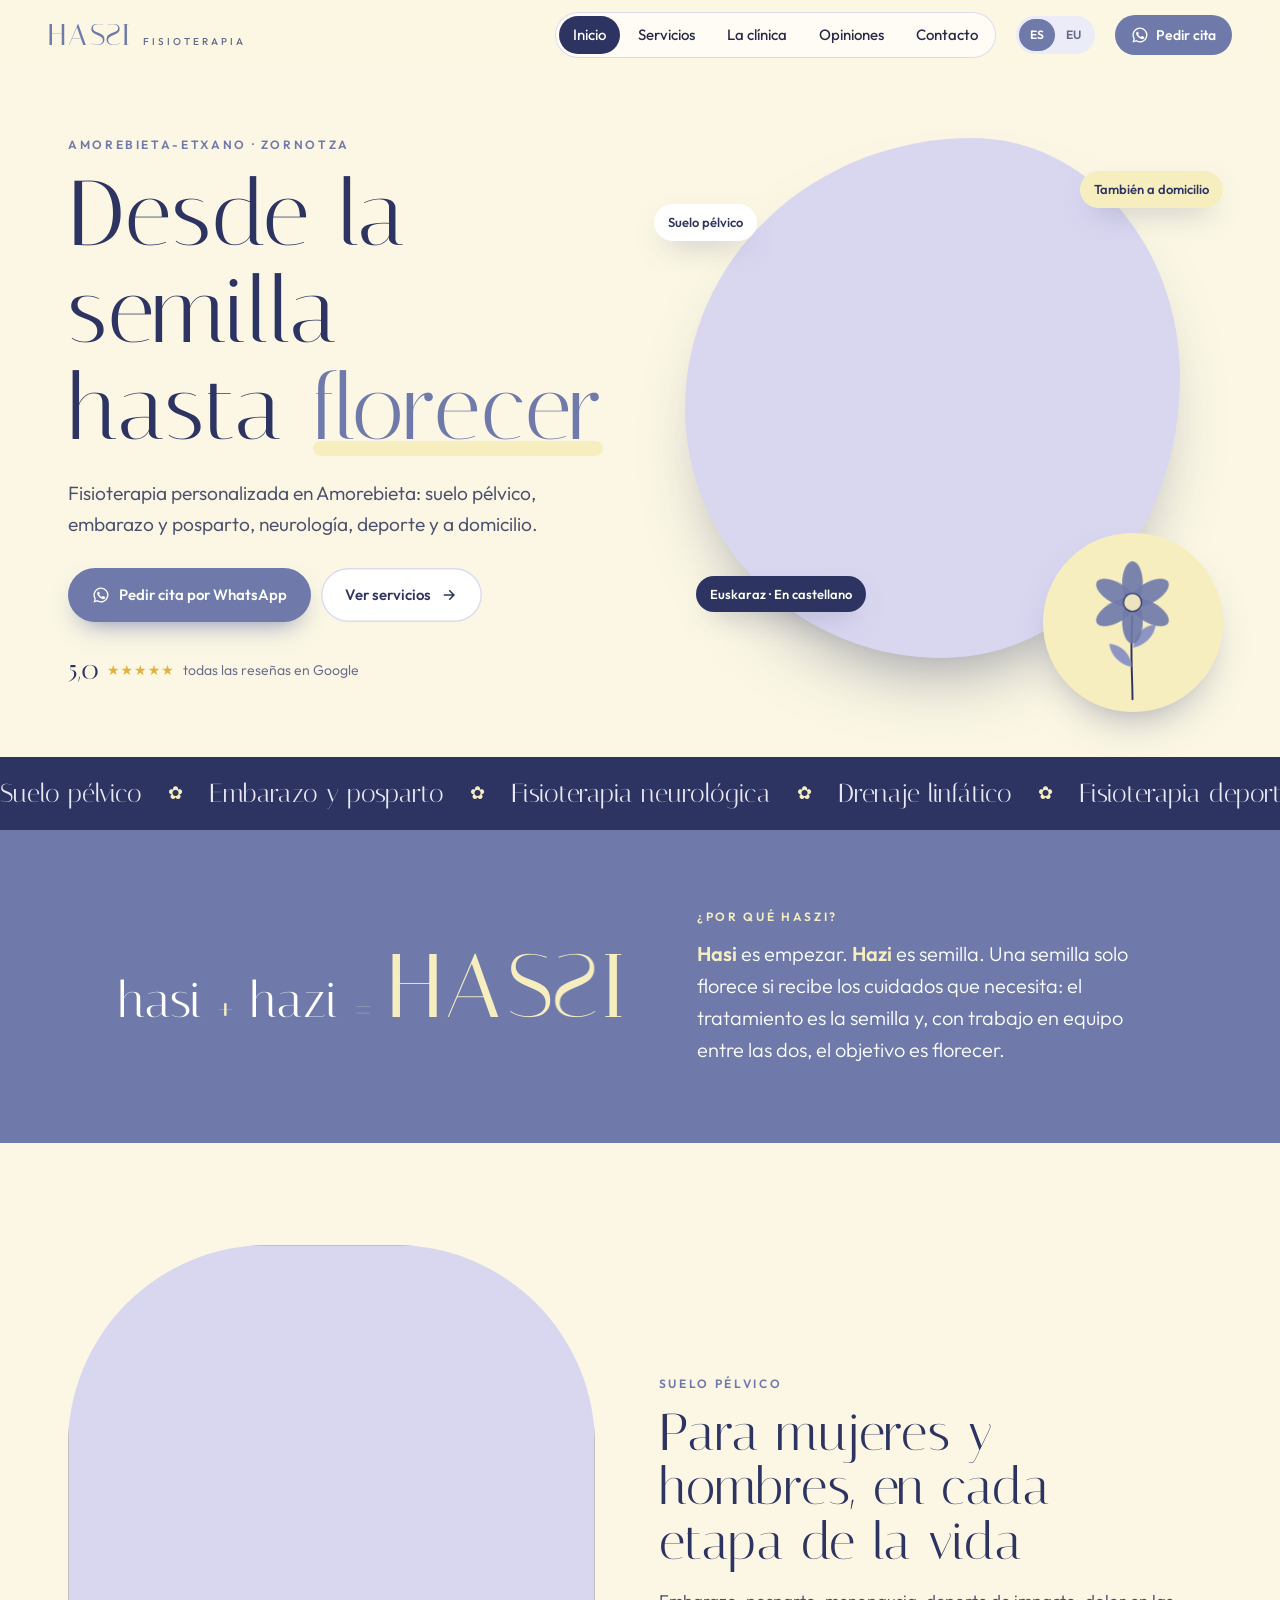
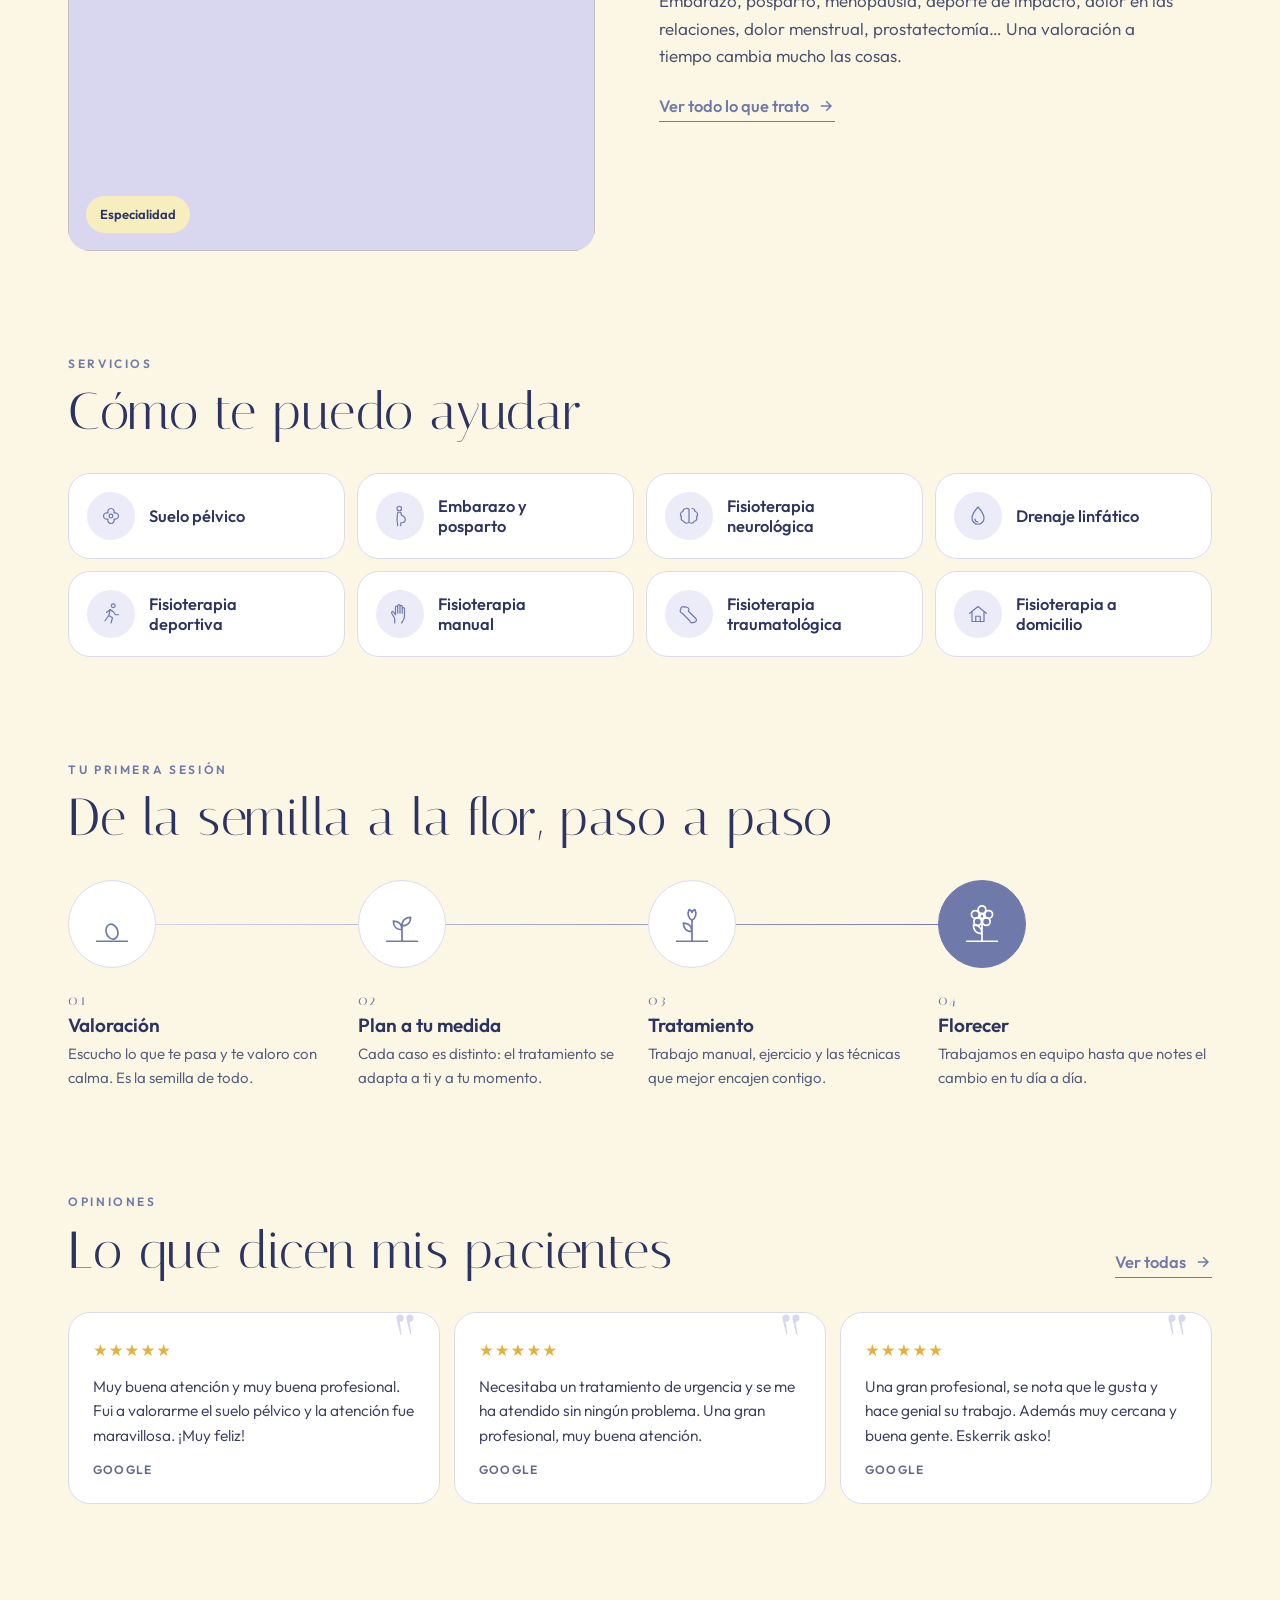
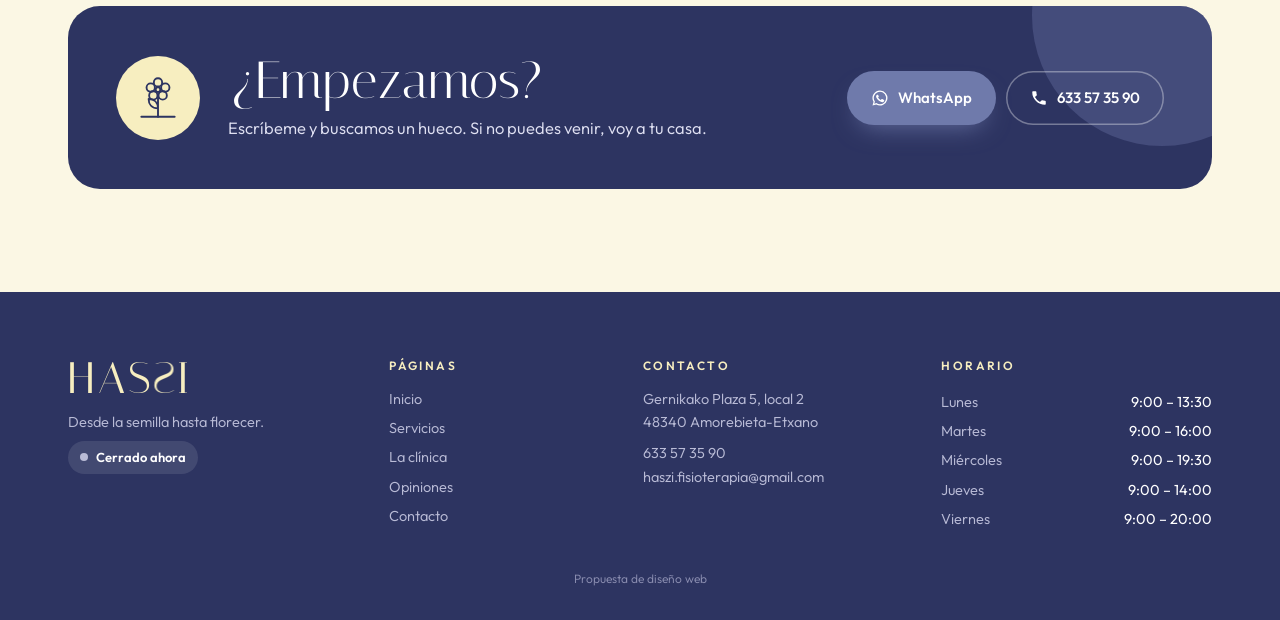
==== commit b8214eca: "Ajustes flor y pasos Co-Authored-By: Claude Opus 5.5 <noreply@anthropic.com> Claude-Session: https:/" ====
--- a/index.html
+++ b/index.html
@@ -8,17 +8,17 @@
 <meta name="theme-color" content="#fbf7e4">
 <link rel="preconnect" href="https://fonts.googleapis.com"><link rel="preconnect" href="https://fonts.gstatic.com" crossorigin>
 <link href="https://fonts.googleapis.com/css2?family=Italiana&family=Outfit:wght@300..700&display=swap" rel="stylesheet">
-<link rel="stylesheet" href="styles.css?v=1793371641">
+<link rel="stylesheet" href="styles.css?v=1793371727">
 <script>(function(){var l='es';try{var q=new URLSearchParams(location.search).get('lang');var s=localStorage.getItem('hz-lang');l=q||s||'es';}catch(e){}if(l==='eu')document.documentElement.classList.add('eu');document.documentElement.lang=l;})();</script>
 </head>
 <body><header class="top">
- <a class="brand" href="index.html?v=1793371641" aria-label="Haszi Fisioterapia">HA<span class="mk" aria-hidden="true"><i>S</i><i>S</i></span>I<small>Fisioterapia</small></a>
- <nav class="nav"><a href="index.html?v=1793371641" class=on aria-current=page><span data-l="es">Inicio</span><span data-l="eu">Hasiera</span></a><a href="servicios.html?v=1793371641"><span data-l="es">Servicios</span><span data-l="eu">Zerbitzuak</span></a><a href="clinica.html?v=1793371641"><span data-l="es">La clínica</span><span data-l="eu">Klinika</span></a><a href="opiniones.html?v=1793371641"><span data-l="es">Opiniones</span><span data-l="eu">Iritziak</span></a><a href="contacto.html?v=1793371641"><span data-l="es">Contacto</span><span data-l="eu">Kontaktua</span></a></nav>
+ <a class="brand" href="index.html?v=1793371727" aria-label="Haszi Fisioterapia">HA<span class="mk" aria-hidden="true"><i>S</i><i>S</i></span>I<small>Fisioterapia</small></a>
+ <nav class="nav"><a href="index.html?v=1793371727" class=on aria-current=page><span data-l="es">Inicio</span><span data-l="eu">Hasiera</span></a><a href="servicios.html?v=1793371727"><span data-l="es">Servicios</span><span data-l="eu">Zerbitzuak</span></a><a href="clinica.html?v=1793371727"><span data-l="es">La clínica</span><span data-l="eu">Klinika</span></a><a href="opiniones.html?v=1793371727"><span data-l="es">Opiniones</span><span data-l="eu">Iritziak</span></a><a href="contacto.html?v=1793371727"><span data-l="es">Contacto</span><span data-l="eu">Kontaktua</span></a></nav>
  <div class="lang" role="group" aria-label="Idioma / Hizkuntza"><button data-set="es">ES</button><button data-set="eu">EU</button></div>
  <a class="hcta" href="https://wa.me/34633573590" target="_blank" rel="noopener"><svg viewBox="0 0 24 24"><path d="M12 2a10 10 0 0 0-8.6 15.1L2 22l5-1.3A10 10 0 1 0 12 2zm0 18.2c-1.5 0-3-.4-4.3-1.2l-.3-.2-3 .8.8-2.9-.2-.3A8.2 8.2 0 1 1 12 20.2zm4.5-6.1c-.2-.1-1.5-.7-1.7-.8-.2-.1-.4-.1-.6.1l-.8 1c-.1.2-.3.2-.5.1a6.7 6.7 0 0 1-3.3-2.9c-.3-.4.2-.4.7-1.4.1-.2 0-.3 0-.4l-.8-1.8c-.2-.5-.4-.4-.6-.4h-.5a1 1 0 0 0-.7.3c-.2.3-.9.9-.9 2.2s1 2.6 1.1 2.7c.1.2 1.9 2.9 4.6 4 1.7.7 2.4.8 3.2.7.5-.1 1.5-.6 1.8-1.2.2-.6.2-1.1.1-1.2l-.5-.3z"/></svg><span data-l="es">Pedir cita</span><span data-l="eu">Hitzordua</span></a>
  <button class="burger" aria-label="Menú" aria-expanded="false"><i></i><i></i></button>
 </header>
-<div class="mmenu" aria-hidden="true"><nav><a href="index.html?v=1793371641" class=on><small>01</small><span data-l="es">Inicio</span><span data-l="eu">Hasiera</span></a><a href="servicios.html?v=1793371641"><small>02</small><span data-l="es">Servicios</span><span data-l="eu">Zerbitzuak</span></a><a href="clinica.html?v=1793371641"><small>03</small><span data-l="es">La clínica</span><span data-l="eu">Klinika</span></a><a href="opiniones.html?v=1793371641"><small>04</small><span data-l="es">Opiniones</span><span data-l="eu">Iritziak</span></a><a href="contacto.html?v=1793371641"><small>05</small><span data-l="es">Contacto</span><span data-l="eu">Kontaktua</span></a></nav><div class="mfoot"><a href="https://wa.me/34633573590" target="_blank" rel="noopener"><svg viewBox="0 0 24 24"><path d="M12 2a10 10 0 0 0-8.6 15.1L2 22l5-1.3A10 10 0 1 0 12 2zm0 18.2c-1.5 0-3-.4-4.3-1.2l-.3-.2-3 .8.8-2.9-.2-.3A8.2 8.2 0 1 1 12 20.2zm4.5-6.1c-.2-.1-1.5-.7-1.7-.8-.2-.1-.4-.1-.6.1l-.8 1c-.1.2-.3.2-.5.1a6.7 6.7 0 0 1-3.3-2.9c-.3-.4.2-.4.7-1.4.1-.2 0-.3 0-.4l-.8-1.8c-.2-.5-.4-.4-.6-.4h-.5a1 1 0 0 0-.7.3c-.2.3-.9.9-.9 2.2s1 2.6 1.1 2.7c.1.2 1.9 2.9 4.6 4 1.7.7 2.4.8 3.2.7.5-.1 1.5-.6 1.8-1.2.2-.6.2-1.1.1-1.2l-.5-.3z"/></svg>WhatsApp</a><a href="tel:+34633573590"><svg viewBox="0 0 24 24"><path d="M6.6 10.8a15.1 15.1 0 0 0 6.6 6.6l2.2-2.2c.3-.3.7-.4 1-.2 1.1.4 2.3.6 3.6.6.6 0 1 .4 1 1V20c0 .6-.4 1-1 1A17 17 0 0 1 3 4c0-.6.4-1 1-1h3.5c.6 0 1 .4 1 1 0 1.3.2 2.5.6 3.6.1.3 0 .7-.2 1l-2.3 2.2z"/></svg>633 57 35 90</a></div></div>
+<div class="mmenu" aria-hidden="true"><nav><a href="index.html?v=1793371727" class=on><small>01</small><span data-l="es">Inicio</span><span data-l="eu">Hasiera</span></a><a href="servicios.html?v=1793371727"><small>02</small><span data-l="es">Servicios</span><span data-l="eu">Zerbitzuak</span></a><a href="clinica.html?v=1793371727"><small>03</small><span data-l="es">La clínica</span><span data-l="eu">Klinika</span></a><a href="opiniones.html?v=1793371727"><small>04</small><span data-l="es">Opiniones</span><span data-l="eu">Iritziak</span></a><a href="contacto.html?v=1793371727"><small>05</small><span data-l="es">Contacto</span><span data-l="eu">Kontaktua</span></a></nav><div class="mfoot"><a href="https://wa.me/34633573590" target="_blank" rel="noopener"><svg viewBox="0 0 24 24"><path d="M12 2a10 10 0 0 0-8.6 15.1L2 22l5-1.3A10 10 0 1 0 12 2zm0 18.2c-1.5 0-3-.4-4.3-1.2l-.3-.2-3 .8.8-2.9-.2-.3A8.2 8.2 0 1 1 12 20.2zm4.5-6.1c-.2-.1-1.5-.7-1.7-.8-.2-.1-.4-.1-.6.1l-.8 1c-.1.2-.3.2-.5.1a6.7 6.7 0 0 1-3.3-2.9c-.3-.4.2-.4.7-1.4.1-.2 0-.3 0-.4l-.8-1.8c-.2-.5-.4-.4-.6-.4h-.5a1 1 0 0 0-.7.3c-.2.3-.9.9-.9 2.2s1 2.6 1.1 2.7c.1.2 1.9 2.9 4.6 4 1.7.7 2.4.8 3.2.7.5-.1 1.5-.6 1.8-1.2.2-.6.2-1.1.1-1.2l-.5-.3z"/></svg>WhatsApp</a><a href="tel:+34633573590"><svg viewBox="0 0 24 24"><path d="M6.6 10.8a15.1 15.1 0 0 0 6.6 6.6l2.2-2.2c.3-.3.7-.4 1-.2 1.1.4 2.3.6 3.6.6.6 0 1 .4 1 1V20c0 .6-.4 1-1 1A17 17 0 0 1 3 4c0-.6.4-1 1-1h3.5c.6 0 1 .4 1 1 0 1.3.2 2.5.6 3.6.1.3 0 .7-.2 1l-2.3 2.2z"/></svg>633 57 35 90</a></div></div>
 <main class="page">
 <section class="hero">
  <div class="hl">
@@ -27,9 +27,9 @@
   <p class="lead in3"><span data-l="es">Fisioterapia personalizada en Amorebieta: suelo pélvico, embarazo y posparto, neurología, deporte y a domicilio.</span><span data-l="eu">Fisioterapia pertsonalizatua Amorebietan: zoru pelbikoa, haurdunaldia eta erditze ondoa, neurologia, kirola eta etxez etxe.</span></p>
   <div class="cta in4">
    <a class="btn wa" href="https://wa.me/34633573590" target="_blank" rel="noopener"><svg viewBox="0 0 24 24"><path d="M12 2a10 10 0 0 0-8.6 15.1L2 22l5-1.3A10 10 0 1 0 12 2zm0 18.2c-1.5 0-3-.4-4.3-1.2l-.3-.2-3 .8.8-2.9-.2-.3A8.2 8.2 0 1 1 12 20.2zm4.5-6.1c-.2-.1-1.5-.7-1.7-.8-.2-.1-.4-.1-.6.1l-.8 1c-.1.2-.3.2-.5.1a6.7 6.7 0 0 1-3.3-2.9c-.3-.4.2-.4.7-1.4.1-.2 0-.3 0-.4l-.8-1.8c-.2-.5-.4-.4-.6-.4h-.5a1 1 0 0 0-.7.3c-.2.3-.9.9-.9 2.2s1 2.6 1.1 2.7c.1.2 1.9 2.9 4.6 4 1.7.7 2.4.8 3.2.7.5-.1 1.5-.6 1.8-1.2.2-.6.2-1.1.1-1.2l-.5-.3z"/></svg><span data-l="es">Pedir cita por WhatsApp</span><span data-l="eu">Hitzordua WhatsApp bidez</span></a>
-   <a class="btn ghost" href="servicios.html?v=1793371641"><span data-l="es">Ver servicios</span><span data-l="eu">Zerbitzuak ikusi</span><svg viewBox="0 0 24 24"><path d="M5 11h11.2l-4.6-4.6L13 5l7 7-7 7-1.4-1.4 4.6-4.6H5z"/></svg></a>
+   <a class="btn ghost" href="servicios.html?v=1793371727"><span data-l="es">Ver servicios</span><span data-l="eu">Zerbitzuak ikusi</span><svg viewBox="0 0 24 24"><path d="M5 11h11.2l-4.6-4.6L13 5l7 7-7 7-1.4-1.4 4.6-4.6H5z"/></svg></a>
   </div>
-  <a class="rating in5" href="opiniones.html?v=1793371641"><b>5,0</b><span class="st">★★★★★</span><span><span data-l="es">todas las reseñas en Google</span><span data-l="eu">Googleko iritzi guztiak</span></span></a>
+  <a class="rating in5" href="opiniones.html?v=1793371727"><b>5,0</b><span class="st">★★★★★</span><span><span data-l="es">todas las reseñas en Google</span><span data-l="eu">Googleko iritzi guztiak</span></span></a>
  </div>
  <div class="hr">
   <div class="blob"><img src="https://lh3.googleusercontent.com/gps-cs-s/ANWiy9RxXMUOsTc46S_Mv5NONfK-9dVN8dFkeTw9v19GWVNfa5LRsaxbmlAex-AOdb28i_Vh9UDX3B-DQBkSoPqw-twzwIQK1deqbMaz5WqKlUYDP6-75Wq1Bz5eOPWLam4w8Bedxjg1rVCfiSh4=w1100-k-no" alt="Haszi Fisioterapia" fetchpriority="high"></div>
@@ -71,27 +71,27 @@
   <p class="kick"><span data-l="es">Suelo pélvico</span><span data-l="eu">Zoru pelbikoa</span></p>
   <h2><span data-l="es">Para mujeres y hombres, en cada etapa de la vida</span><span data-l="eu">Emakume zein gizonentzat, bizitzako etapa guztietan</span></h2>
   <p><span data-l="es">Embarazo, posparto, menopausia, deporte de impacto, dolor en las relaciones, dolor menstrual, prostatectomía… Una valoración a tiempo cambia mucho las cosas.</span><span data-l="eu">Haurdunaldia, erditze ondoa, menopausia, inpaktu-kirola, harremanetako mina, hilekoaren mina, prostatektomia… Garaiz egindako balorazio batek asko aldatzen ditu gauzak.</span></p>
-  <a class="more" href="servicios.html?v=1793371641#zoru"><span data-l="es">Ver todo lo que trato</span><span data-l="eu">Tratatzen dudan guztia ikusi</span><svg viewBox="0 0 24 24"><path d="M5 11h11.2l-4.6-4.6L13 5l7 7-7 7-1.4-1.4 4.6-4.6H5z"/></svg></a>
+  <a class="more" href="servicios.html?v=1793371727#zoru"><span data-l="es">Ver todo lo que trato</span><span data-l="eu">Tratatzen dudan guztia ikusi</span><svg viewBox="0 0 24 24"><path d="M5 11h11.2l-4.6-4.6L13 5l7 7-7 7-1.4-1.4 4.6-4.6H5z"/></svg></a>
  </div>
 </section>
 
 <section class="sec">
  <div class="head rv"><p class="kick"><span data-l="es">Servicios</span><span data-l="eu">Zerbitzuak</span></p><h2><span data-l="es">Cómo te puedo ayudar</span><span data-l="eu">Nola lagun zaitzaket</span></h2></div>
- <div class="tzs"><a class="tz rv" href="servicios.html?v=1793371641#zoru"><span class="ic"><svg viewBox="0 0 32 32"><path d="M16 6c3 0 5 3 4 6 3-1 6 1 6 4s-3 5-6 4c1 3-1 6-4 6s-5-3-4-6c-3 1-6-1-6-4s3-5 6-4c-1-3 1-6 4-6z"/><circle cx="16" cy="16" r="2.5"/></svg></span><b><span data-l="es">Suelo pélvico</span><span data-l="eu">Zoru pelbikoa</span></b><svg viewBox="0 0 24 24"><path d="M5 11h11.2l-4.6-4.6L13 5l7 7-7 7-1.4-1.4 4.6-4.6H5z"/></svg></a><a class="tz rv" href="servicios.html?v=1793371641#haurdun"><span class="ic"><svg viewBox="0 0 32 32"><circle cx="15" cy="6" r="3"/><path d="M13 11h4l1 4c3 1 5 3 5 6s-2 4-5 4h-1v4M13 11l-1 9 1 9"/></svg></span><b><span data-l="es">Embarazo y posparto</span><span data-l="eu">Haurdunaldia eta erditze ondoa</span></b><svg viewBox="0 0 24 24"><path d="M5 11h11.2l-4.6-4.6L13 5l7 7-7 7-1.4-1.4 4.6-4.6H5z"/></svg></a><a class="tz rv" href="servicios.html?v=1793371641#neuro"><span class="ic"><svg viewBox="0 0 32 32"><path d="M12 6a4 4 0 0 0-4 4 4 4 0 0 0-2 7 4 4 0 0 0 3 6 4 4 0 0 0 7 1V7a4 4 0 0 0-4-1zM20 6a4 4 0 0 1 4 4 4 4 0 0 1 2 7 4 4 0 0 1-3 6 4 4 0 0 1-7 1"/></svg></span><b><span data-l="es">Fisioterapia neurológica</span><span data-l="eu">Fisioterapia neurologikoa</span></b><svg viewBox="0 0 24 24"><path d="M5 11h11.2l-4.6-4.6L13 5l7 7-7 7-1.4-1.4 4.6-4.6H5z"/></svg></a><a class="tz rv" href="servicios.html?v=1793371641#drenaje"><span class="ic"><svg viewBox="0 0 32 32"><path d="M16 4s-8 9-8 15a8 8 0 0 0 16 0c0-6-8-15-8-15z"/><path d="M12 20a4 4 0 0 0 4 4"/></svg></span><b><span data-l="es">Drenaje linfático</span><span data-l="eu">Drenaje linfatikoa</span></b><svg viewBox="0 0 24 24"><path d="M5 11h11.2l-4.6-4.6L13 5l7 7-7 7-1.4-1.4 4.6-4.6H5z"/></svg></a><a class="tz rv" href="servicios.html?v=1793371641#kirol"><span class="ic"><svg viewBox="0 0 32 32"><circle cx="19" cy="5" r="2.5"/><path d="M10 14l5-4 4 3 3 4h4M15 10l-2 8 5 3-2 7M13 18l-5 7"/></svg></span><b><span data-l="es">Fisioterapia deportiva</span><span data-l="eu">Kirol fisioterapia</span></b><svg viewBox="0 0 24 24"><path d="M5 11h11.2l-4.6-4.6L13 5l7 7-7 7-1.4-1.4 4.6-4.6H5z"/></svg></a><a class="tz rv" href="servicios.html?v=1793371641#esku"><span class="ic"><svg viewBox="0 0 32 32"><path d="M9 28v-6l-4-7c-1-2 1-3 2-2l3 4V7a1.5 1.5 0 0 1 3 0v8M13 15V5a1.5 1.5 0 0 1 3 0v10M16 15V6a1.5 1.5 0 0 1 3 0v9M19 15V9a1.5 1.5 0 0 1 3 0v10c0 4-2 6-4 9"/></svg></span><b><span data-l="es">Fisioterapia manual</span><span data-l="eu">Esku-fisioterapia</span></b><svg viewBox="0 0 24 24"><path d="M5 11h11.2l-4.6-4.6L13 5l7 7-7 7-1.4-1.4 4.6-4.6H5z"/></svg></a><a class="tz rv" href="servicios.html?v=1793371641#trauma"><span class="ic"><svg viewBox="0 0 32 32"><path d="M10 7a3 3 0 0 0-5 3 3 3 0 0 0 2 5l10 10a3 3 0 0 0 5 2 3 3 0 0 0 3-5L15 12a3 3 0 0 0-2-5 3 3 0 0 0-3 0z"/></svg></span><b><span data-l="es">Fisioterapia traumatológica</span><span data-l="eu">Fisioterapia traumatologikoa</span></b><svg viewBox="0 0 24 24"><path d="M5 11h11.2l-4.6-4.6L13 5l7 7-7 7-1.4-1.4 4.6-4.6H5z"/></svg></a><a class="tz rv" href="servicios.html?v=1793371641#etxez"><span class="ic"><svg viewBox="0 0 32 32"><path d="M5 15L16 6l11 9M8 13v13h16V13M13 26v-7h6v7"/></svg></span><b><span data-l="es">Fisioterapia a domicilio</span><span data-l="eu">Etxez etxeko fisioterapia</span></b><svg viewBox="0 0 24 24"><path d="M5 11h11.2l-4.6-4.6L13 5l7 7-7 7-1.4-1.4 4.6-4.6H5z"/></svg></a></div>
+ <div class="tzs"><a class="tz rv" href="servicios.html?v=1793371727#zoru"><span class="ic"><svg viewBox="0 0 32 32"><path d="M16 6c3 0 5 3 4 6 3-1 6 1 6 4s-3 5-6 4c1 3-1 6-4 6s-5-3-4-6c-3 1-6-1-6-4s3-5 6-4c-1-3 1-6 4-6z"/><circle cx="16" cy="16" r="2.5"/></svg></span><b><span data-l="es">Suelo pélvico</span><span data-l="eu">Zoru pelbikoa</span></b><svg viewBox="0 0 24 24"><path d="M5 11h11.2l-4.6-4.6L13 5l7 7-7 7-1.4-1.4 4.6-4.6H5z"/></svg></a><a class="tz rv" href="servicios.html?v=1793371727#haurdun"><span class="ic"><svg viewBox="0 0 32 32"><circle cx="15" cy="6" r="3"/><path d="M13 11h4l1 4c3 1 5 3 5 6s-2 4-5 4h-1v4M13 11l-1 9 1 9"/></svg></span><b><span data-l="es">Embarazo y posparto</span><span data-l="eu">Haurdunaldia eta erditze ondoa</span></b><svg viewBox="0 0 24 24"><path d="M5 11h11.2l-4.6-4.6L13 5l7 7-7 7-1.4-1.4 4.6-4.6H5z"/></svg></a><a class="tz rv" href="servicios.html?v=1793371727#neuro"><span class="ic"><svg viewBox="0 0 32 32"><path d="M12 6a4 4 0 0 0-4 4 4 4 0 0 0-2 7 4 4 0 0 0 3 6 4 4 0 0 0 7 1V7a4 4 0 0 0-4-1zM20 6a4 4 0 0 1 4 4 4 4 0 0 1 2 7 4 4 0 0 1-3 6 4 4 0 0 1-7 1"/></svg></span><b><span data-l="es">Fisioterapia neurológica</span><span data-l="eu">Fisioterapia neurologikoa</span></b><svg viewBox="0 0 24 24"><path d="M5 11h11.2l-4.6-4.6L13 5l7 7-7 7-1.4-1.4 4.6-4.6H5z"/></svg></a><a class="tz rv" href="servicios.html?v=1793371727#drenaje"><span class="ic"><svg viewBox="0 0 32 32"><path d="M16 4s-8 9-8 15a8 8 0 0 0 16 0c0-6-8-15-8-15z"/><path d="M12 20a4 4 0 0 0 4 4"/></svg></span><b><span data-l="es">Drenaje linfático</span><span data-l="eu">Drenaje linfatikoa</span></b><svg viewBox="0 0 24 24"><path d="M5 11h11.2l-4.6-4.6L13 5l7 7-7 7-1.4-1.4 4.6-4.6H5z"/></svg></a><a class="tz rv" href="servicios.html?v=1793371727#kirol"><span class="ic"><svg viewBox="0 0 32 32"><circle cx="19" cy="5" r="2.5"/><path d="M10 14l5-4 4 3 3 4h4M15 10l-2 8 5 3-2 7M13 18l-5 7"/></svg></span><b><span data-l="es">Fisioterapia deportiva</span><span data-l="eu">Kirol fisioterapia</span></b><svg viewBox="0 0 24 24"><path d="M5 11h11.2l-4.6-4.6L13 5l7 7-7 7-1.4-1.4 4.6-4.6H5z"/></svg></a><a class="tz rv" href="servicios.html?v=1793371727#esku"><span class="ic"><svg viewBox="0 0 32 32"><path d="M9 28v-6l-4-7c-1-2 1-3 2-2l3 4V7a1.5 1.5 0 0 1 3 0v8M13 15V5a1.5 1.5 0 0 1 3 0v10M16 15V6a1.5 1.5 0 0 1 3 0v9M19 15V9a1.5 1.5 0 0 1 3 0v10c0 4-2 6-4 9"/></svg></span><b><span data-l="es">Fisioterapia manual</span><span data-l="eu">Esku-fisioterapia</span></b><svg viewBox="0 0 24 24"><path d="M5 11h11.2l-4.6-4.6L13 5l7 7-7 7-1.4-1.4 4.6-4.6H5z"/></svg></a><a class="tz rv" href="servicios.html?v=1793371727#trauma"><span class="ic"><svg viewBox="0 0 32 32"><path d="M10 7a3 3 0 0 0-5 3 3 3 0 0 0 2 5l10 10a3 3 0 0 0 5 2 3 3 0 0 0 3-5L15 12a3 3 0 0 0-2-5 3 3 0 0 0-3 0z"/></svg></span><b><span data-l="es">Fisioterapia traumatológica</span><span data-l="eu">Fisioterapia traumatologikoa</span></b><svg viewBox="0 0 24 24"><path d="M5 11h11.2l-4.6-4.6L13 5l7 7-7 7-1.4-1.4 4.6-4.6H5z"/></svg></a><a class="tz rv" href="servicios.html?v=1793371727#etxez"><span class="ic"><svg viewBox="0 0 32 32"><path d="M5 15L16 6l11 9M8 13v13h16V13M13 26v-7h6v7"/></svg></span><b><span data-l="es">Fisioterapia a domicilio</span><span data-l="eu">Etxez etxeko fisioterapia</span></b><svg viewBox="0 0 24 24"><path d="M5 11h11.2l-4.6-4.6L13 5l7 7-7 7-1.4-1.4 4.6-4.6H5z"/></svg></a></div>
 </section>
 
 <section class="sec">
  <div class="head rv"><p class="kick"><span data-l="es">Tu primera sesión</span><span data-l="eu">Zure lehen saioa</span></p><h2><span data-l="es">De la semilla a la flor, paso a paso</span><span data-l="eu">Hazitik lorera, pausoz pauso</span></h2></div>
- <ol class="grow"><li class="rv" style="--d:0ms"><span class="sg"><svg viewBox="0 0 48 48"><ellipse cx="24" cy="32" rx="6" ry="8" transform="rotate(-20 24 32)"/><path d="M8 42h32"/></svg></span><b>01</b><h3><span data-l="es">Valoración</span><span data-l="eu">Balorazioa</span></h3><p><span data-l="es">Escucho lo que te pasa y te valoro con calma. Es la semilla de todo.</span><span data-l="eu">Zer gertatzen zaizun entzun eta lasai baloratzen zaitut. Dena hemendik hasten da.</span></p></li><li class="rv" style="--d:120ms"><span class="sg"><svg viewBox="0 0 48 48"><path d="M24 42V26M24 30c-6 0-9-4-9-9 6 0 9 4 9 9zM24 26c0-6 4-9 9-9 0 6-4 9-9 9z"/><path d="M8 42h32"/></svg></span><b>02</b><h3><span data-l="es">Plan a tu medida</span><span data-l="eu">Zuretzako plana</span></h3><p><span data-l="es">Cada caso es distinto: el tratamiento se adapta a ti y a tu momento.</span><span data-l="eu">Kasu bakoitza ezberdina da: tratamendua zuri eta zure momentuari egokitzen zaio.</span></p></li><li class="rv" style="--d:240ms"><span class="sg"><svg viewBox="0 0 48 48"><path d="M24 42V20M24 32c-6 0-9-4-9-9 6 0 9 4 9 9z"/><path d="M24 20c-4-2-5-7-3-11 3 1 3 3 3 3s0-2 3-3c2 4 1 9-3 11z"/><path d="M8 42h32"/></svg></span><b>03</b><h3><span data-l="es">Tratamiento</span><span data-l="eu">Tratamendua</span></h3><p><span data-l="es">Trabajo manual, ejercicio y las técnicas que mejor encajen contigo.</span><span data-l="eu">Esku-lana, ariketak eta zuretzat egokienak diren teknikak.</span></p></li><li class="rv" style="--d:360ms"><span class="sg"><svg viewBox="0 0 48 48"><path d="M24 42V24M24 34c-6 0-9-4-9-9 6 0 9 4 9 9z"/><circle cx="24" cy="15" r="3"/><path d="M24 12c-2-5 2-8 0-8s2 3 0 8M27 15c5-2 8 2 8 0s-3 2-8 0M24 18c2 5-2 8 0 8s-2-3 0-8M21 15c-5 2-8-2-8 0s3-2 8 0"/><path d="M8 42h32"/></svg></span><b>04</b><h3><span data-l="es">Florecer</span><span data-l="eu">Loratu</span></h3><p><span data-l="es">Trabajamos en equipo hasta que notes el cambio en tu día a día.</span><span data-l="eu">Talde-lanean jarraitzen dugu egunerokoan aldaketa nabaritu arte.</span></p></li></ol>
+ <ol class="grow"><li class="rv" style="--d:0ms"><span class="sg"><svg viewBox="0 0 48 48"><ellipse cx="24" cy="32" rx="6" ry="8" transform="rotate(-20 24 32)"/><path d="M8 42h32"/></svg></span><b>01</b><h3><span data-l="es">Valoración</span><span data-l="eu">Balorazioa</span></h3><p><span data-l="es">Escucho lo que te pasa y te valoro con calma. Es la semilla de todo.</span><span data-l="eu">Zer gertatzen zaizun entzun eta lasai baloratzen zaitut. Dena hemendik hasten da.</span></p></li><li class="rv" style="--d:120ms"><span class="sg"><svg viewBox="0 0 48 48"><path d="M24 42V26M24 30c-6 0-9-4-9-9 6 0 9 4 9 9zM24 26c0-6 4-9 9-9 0 6-4 9-9 9z"/><path d="M8 42h32"/></svg></span><b>02</b><h3><span data-l="es">Plan a tu medida</span><span data-l="eu">Zuretzako plana</span></h3><p><span data-l="es">Cada caso es distinto: el tratamiento se adapta a ti y a tu momento.</span><span data-l="eu">Kasu bakoitza ezberdina da: tratamendua zuri eta zure momentuari egokitzen zaio.</span></p></li><li class="rv" style="--d:240ms"><span class="sg"><svg viewBox="0 0 48 48"><path d="M24 42V20M24 32c-6 0-9-4-9-9 6 0 9 4 9 9z"/><path d="M24 20c-4-2-5-7-3-11 3 1 3 3 3 3s0-2 3-3c2 4 1 9-3 11z"/><path d="M8 42h32"/></svg></span><b>03</b><h3><span data-l="es">Tratamiento</span><span data-l="eu">Tratamendua</span></h3><p><span data-l="es">Trabajo manual, ejercicio y las técnicas que mejor encajen contigo.</span><span data-l="eu">Esku-lana, ariketak eta zuretzat egokienak diren teknikak.</span></p></li><li class="rv" style="--d:360ms"><span class="sg"><svg viewBox="0 0 48 48"><path d="M24 42V24M24 34c-6 0-9-4-9-9 6 0 9 4 9 9z"/><circle cx="24" cy="9" r="4"/><circle cx="31" cy="14" r="4"/><circle cx="28.5" cy="21.5" r="4"/><circle cx="19.5" cy="21.5" r="4"/><circle cx="17" cy="14" r="4"/><circle cx="24" cy="16" r="2.2"/><path d="M8 42h32"/></svg></span><b>04</b><h3><span data-l="es">Florecer</span><span data-l="eu">Loratu</span></h3><p><span data-l="es">Trabajamos en equipo hasta que notes el cambio en tu día a día.</span><span data-l="eu">Talde-lanean jarraitzen dugu egunerokoan aldaketa nabaritu arte.</span></p></li></ol>
 </section>
 
 <section class="sec">
- <div class="head rv split"><div><p class="kick"><span data-l="es">Opiniones</span><span data-l="eu">Iritziak</span></p><h2><span data-l="es">Lo que dicen mis pacientes</span><span data-l="eu">Nire pazienteek diotena</span></h2></div><a class="more" href="opiniones.html?v=1793371641"><span data-l="es">Ver todas</span><span data-l="eu">Guztiak ikusi</span><svg viewBox="0 0 24 24"><path d="M5 11h11.2l-4.6-4.6L13 5l7 7-7 7-1.4-1.4 4.6-4.6H5z"/></svg></a></div>
+ <div class="head rv split"><div><p class="kick"><span data-l="es">Opiniones</span><span data-l="eu">Iritziak</span></p><h2><span data-l="es">Lo que dicen mis pacientes</span><span data-l="eu">Nire pazienteek diotena</span></h2></div><a class="more" href="opiniones.html?v=1793371727"><span data-l="es">Ver todas</span><span data-l="eu">Guztiak ikusi</span><svg viewBox="0 0 24 24"><path d="M5 11h11.2l-4.6-4.6L13 5l7 7-7 7-1.4-1.4 4.6-4.6H5z"/></svg></a></div>
  <div class="r3"><figure class="rev rv"><div class="st">★★★★★</div><blockquote>Muy buena atención y muy buena profesional. Fui a valorarme el suelo pélvico y la atención fue maravillosa. ¡Muy feliz!</blockquote><figcaption>Google</figcaption></figure><figure class="rev rv"><div class="st">★★★★★</div><blockquote>Necesitaba un tratamiento de urgencia y se me ha atendido sin ningún problema. Una gran profesional, muy buena atención.</blockquote><figcaption>Google</figcaption></figure><figure class="rev rv"><div class="st">★★★★★</div><blockquote>Una gran profesional, se nota que le gusta y hace genial su trabajo. Además muy cercana y buena gente. Eskerrik asko!</blockquote><figcaption>Google</figcaption></figure></div>
 </section>
 <section class="ctaband rv">
  <div class="cbw">
-  <div class="cbf"><svg viewBox="0 0 48 48"><path d="M24 42V24M24 34c-6 0-9-4-9-9 6 0 9 4 9 9z"/><circle cx="24" cy="15" r="3"/><path d="M24 12c-2-5 2-8 0-8s2 3 0 8M27 15c5-2 8 2 8 0s-3 2-8 0M24 18c2 5-2 8 0 8s-2-3 0-8M21 15c-5 2-8-2-8 0s3-2 8 0"/><path d="M8 42h32"/></svg></div>
+  <div class="cbf"><svg viewBox="0 0 48 48"><path d="M24 42V24M24 34c-6 0-9-4-9-9 6 0 9 4 9 9z"/><circle cx="24" cy="9" r="4"/><circle cx="31" cy="14" r="4"/><circle cx="28.5" cy="21.5" r="4"/><circle cx="19.5" cy="21.5" r="4"/><circle cx="17" cy="14" r="4"/><circle cx="24" cy="16" r="2.2"/><path d="M8 42h32"/></svg></div>
   <div><h2><span data-l="es">¿Empezamos?</span><span data-l="eu">Hasiko gara?</span></h2><p><span data-l="es">Escríbeme y buscamos un hueco. Si no puedes venir, voy a tu casa.</span><span data-l="eu">Idatzi eta tarte bat bilatuko dugu. Etortzerik ez baduzu, etxera joango naiz.</span></p></div>
   <div class="cbb"><a class="btn wa" href="https://wa.me/34633573590" target="_blank" rel="noopener"><svg viewBox="0 0 24 24"><path d="M12 2a10 10 0 0 0-8.6 15.1L2 22l5-1.3A10 10 0 1 0 12 2zm0 18.2c-1.5 0-3-.4-4.3-1.2l-.3-.2-3 .8.8-2.9-.2-.3A8.2 8.2 0 1 1 12 20.2zm4.5-6.1c-.2-.1-1.5-.7-1.7-.8-.2-.1-.4-.1-.6.1l-.8 1c-.1.2-.3.2-.5.1a6.7 6.7 0 0 1-3.3-2.9c-.3-.4.2-.4.7-1.4.1-.2 0-.3 0-.4l-.8-1.8c-.2-.5-.4-.4-.6-.4h-.5a1 1 0 0 0-.7.3c-.2.3-.9.9-.9 2.2s1 2.6 1.1 2.7c.1.2 1.9 2.9 4.6 4 1.7.7 2.4.8 3.2.7.5-.1 1.5-.6 1.8-1.2.2-.6.2-1.1.1-1.2l-.5-.3z"/></svg>WhatsApp</a><a class="btn ghost" href="tel:+34633573590"><svg viewBox="0 0 24 24"><path d="M6.6 10.8a15.1 15.1 0 0 0 6.6 6.6l2.2-2.2c.3-.3.7-.4 1-.2 1.1.4 2.3.6 3.6.6.6 0 1 .4 1 1V20c0 .6-.4 1-1 1A17 17 0 0 1 3 4c0-.6.4-1 1-1h3.5c.6 0 1 .4 1 1 0 1.3.2 2.5.6 3.6.1.3 0 .7-.2 1l-2.3 2.2z"/></svg>633 57 35 90</a></div>
  </div>
@@ -99,13 +99,13 @@
 <footer class="foot">
  <div class="fw">
   <div class="fbrand"><div class="fb">HA<span class="mk" aria-hidden="true"><i>S</i><i>S</i></span>I</div><p><span data-l="es">Desde la semilla hasta florecer.</span><span data-l="eu">Hazitik hasi eta loratzeraino.</span></p><span class="open" data-open></span></div>
-  <div><h4><span data-l="es">Páginas</span><span data-l="eu">Orriak</span></h4><div class="flinks"><a href="index.html?v=1793371641"><span data-l="es">Inicio</span><span data-l="eu">Hasiera</span></a><a href="servicios.html?v=1793371641"><span data-l="es">Servicios</span><span data-l="eu">Zerbitzuak</span></a><a href="clinica.html?v=1793371641"><span data-l="es">La clínica</span><span data-l="eu">Klinika</span></a><a href="opiniones.html?v=1793371641"><span data-l="es">Opiniones</span><span data-l="eu">Iritziak</span></a><a href="contacto.html?v=1793371641"><span data-l="es">Contacto</span><span data-l="eu">Kontaktua</span></a></div></div>
+  <div><h4><span data-l="es">Páginas</span><span data-l="eu">Orriak</span></h4><div class="flinks"><a href="index.html?v=1793371727"><span data-l="es">Inicio</span><span data-l="eu">Hasiera</span></a><a href="servicios.html?v=1793371727"><span data-l="es">Servicios</span><span data-l="eu">Zerbitzuak</span></a><a href="clinica.html?v=1793371727"><span data-l="es">La clínica</span><span data-l="eu">Klinika</span></a><a href="opiniones.html?v=1793371727"><span data-l="es">Opiniones</span><span data-l="eu">Iritziak</span></a><a href="contacto.html?v=1793371727"><span data-l="es">Contacto</span><span data-l="eu">Kontaktua</span></a></div></div>
   <div><h4><span data-l="es">Contacto</span><span data-l="eu">Kontaktua</span></h4><p>Gernikako Plaza 5, <span data-l="es">local 2</span><span data-l="eu">2. lokala</span><br>48340 Amorebieta-Etxano</p><p><a href="tel:+34633573590">633 57 35 90</a><br><a href="mailto:haszi.fisioterapia@gmail.com">haszi.fisioterapia@gmail.com</a></p></div>
   <div><h4><span data-l="es">Horario</span><span data-l="eu">Ordutegia</span></h4><ul class="fh"><li><span><span data-l="es">Lunes</span><span data-l="eu">Astelehena</span></span><b>9:00 – 13:30</b></li><li><span><span data-l="es">Martes</span><span data-l="eu">Asteartea</span></span><b>9:00 – 16:00</b></li><li><span><span data-l="es">Miércoles</span><span data-l="eu">Asteazkena</span></span><b>9:00 – 19:30</b></li><li><span><span data-l="es">Jueves</span><span data-l="eu">Osteguna</span></span><b>9:00 – 14:00</b></li><li><span><span data-l="es">Viernes</span><span data-l="eu">Ostirala</span></span><b>9:00 – 20:00</b></li></ul></div>
  </div>
  <p class="prop">Propuesta de diseño web</p>
 </footer>
 <script>window.HZ_HOURS=[["9:00", "13:30"], ["9:00", "16:00"], ["9:00", "19:30"], ["9:00", "14:00"], ["9:00", "20:00"], [null, null], [null, null]];window.HZ_WA="https://wa.me/34633573590";</script>
-<script src="script.js?v=1793371641"></script>
+<script src="script.js?v=1793371727"></script>
 </body>
 </html>
--- a/styles.css
+++ b/styles.css
@@ -93,7 +93,7 @@
 .flower .leaf{fill:var(--peri2);transform-box:fill-box;transform:scale(0);animation:pop .7s var(--ease) forwards}
 .flower .l1{transform-origin:100% 100%;animation-delay:1.2s}.flower .l2{transform-origin:0 100%;animation-delay:1.4s}
 .flower .pt{fill:var(--peri);opacity:.9;transform-box:view-box}
-.flower .petals{transform-origin:100px 100px}
+.flower .petals{transform-origin:0 0}
 .flower .petals .pt{opacity:0;animation:fade .5s ease forwards}
 .flower .petals .pt:nth-child(1){animation-delay:1.6s}.flower .petals .pt:nth-child(2){animation-delay:1.7s}.flower .petals .pt:nth-child(3){animation-delay:1.8s}.flower .petals .pt:nth-child(4){animation-delay:1.9s}.flower .petals .pt:nth-child(5){animation-delay:2s}.flower .petals .pt:nth-child(6){animation-delay:2.1s}
 .flower .core{fill:var(--cream);stroke:var(--navy);stroke-width:2;opacity:0;animation:fade .5s 2.2s forwards}
@@ -149,7 +149,7 @@
 .ic svg{width:24px;height:24px;fill:none;stroke:currentColor;stroke-width:1.6;stroke-linecap:round;stroke-linejoin:round}
 
 .grow{list-style:none;display:grid;grid-template-columns:repeat(4,1fr);gap:16px;position:relative}
-.grow::before{content:"";position:absolute;left:4%;right:4%;top:44px;height:1.5px;background:linear-gradient(90deg,var(--lav),var(--peri))}
+.grow::before{content:"";position:absolute;left:4%;right:20%;top:44px;height:1.5px;background:linear-gradient(90deg,var(--lav),var(--peri))}
 .grow li{position:relative;padding-top:0}
 .sg{width:88px;height:88px;border-radius:50%;background:#fff;border:1.5px solid var(--line);display:grid;place-items:center;margin-bottom:18px;position:relative;color:var(--peri);transition:background .4s,color .4s,transform .4s var(--ease)}
 .grow li:last-child .sg{background:var(--peri);color:#fff;border-color:var(--peri)}
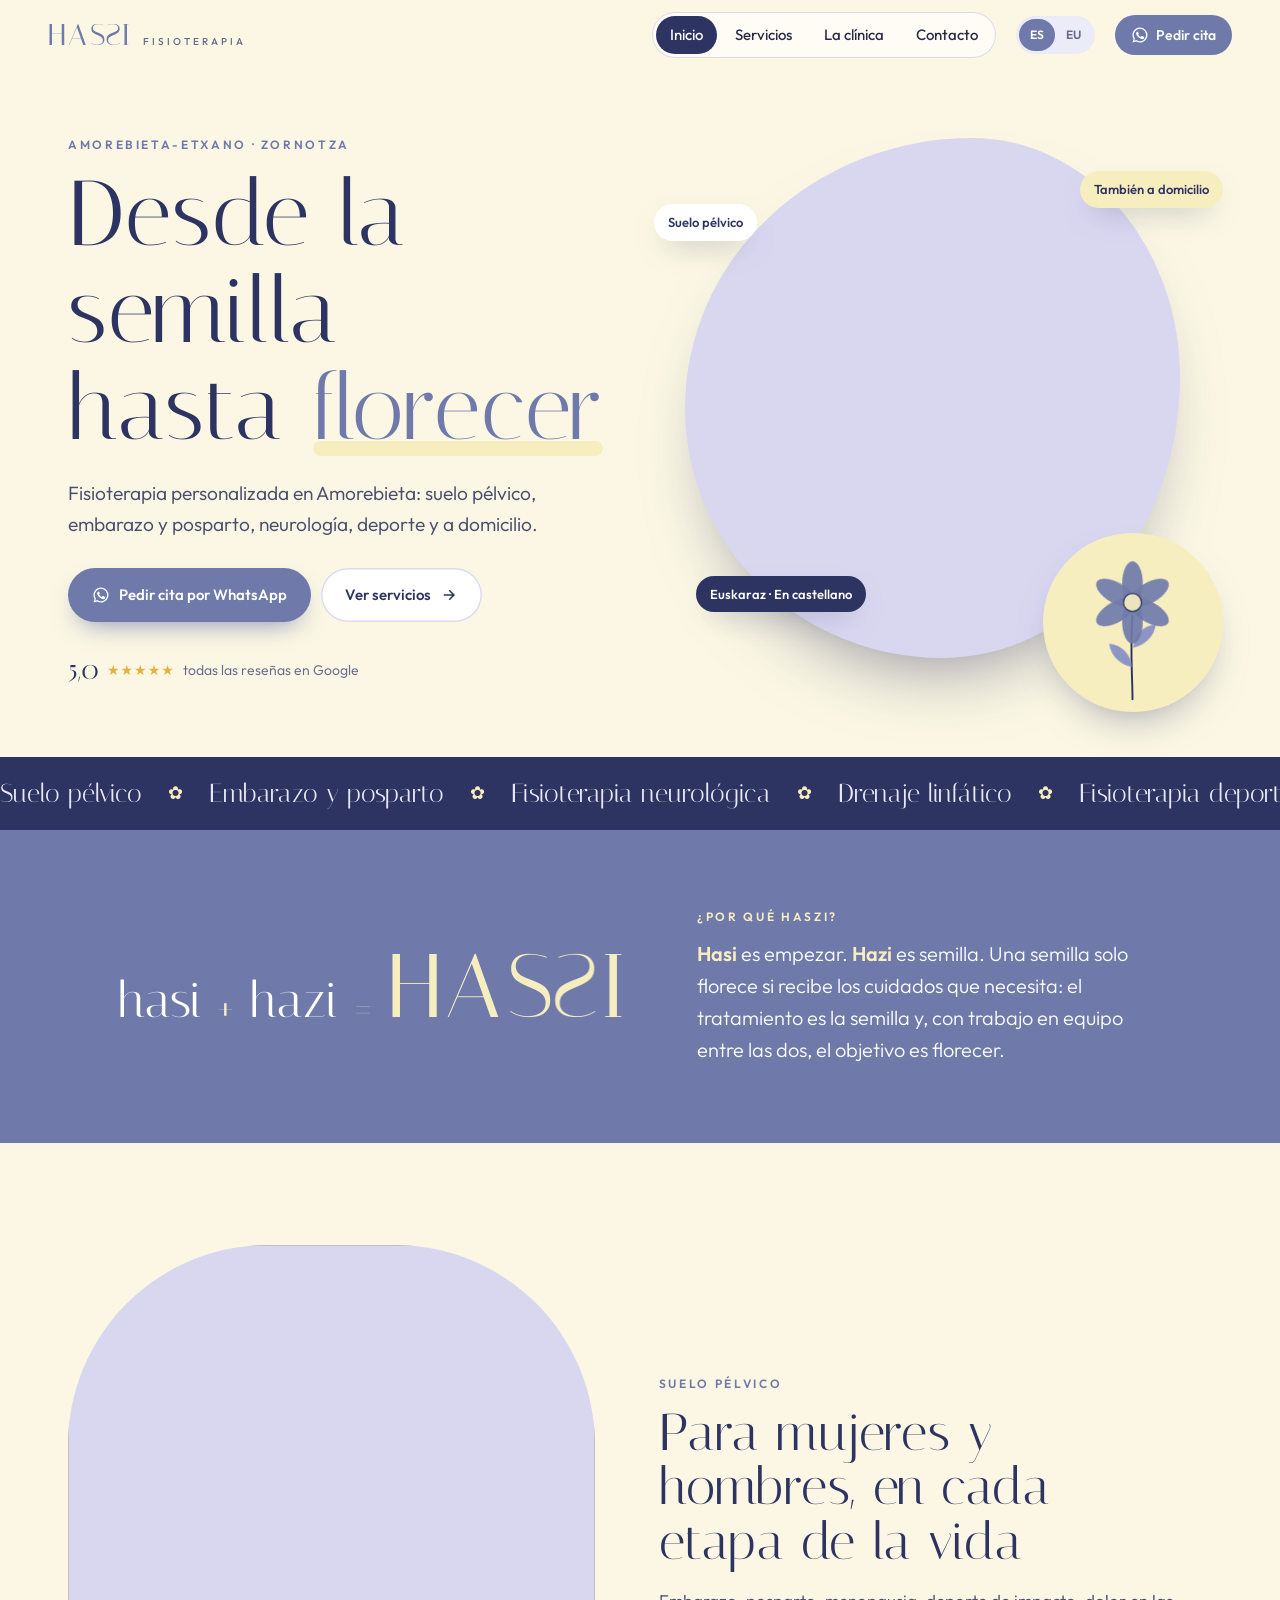
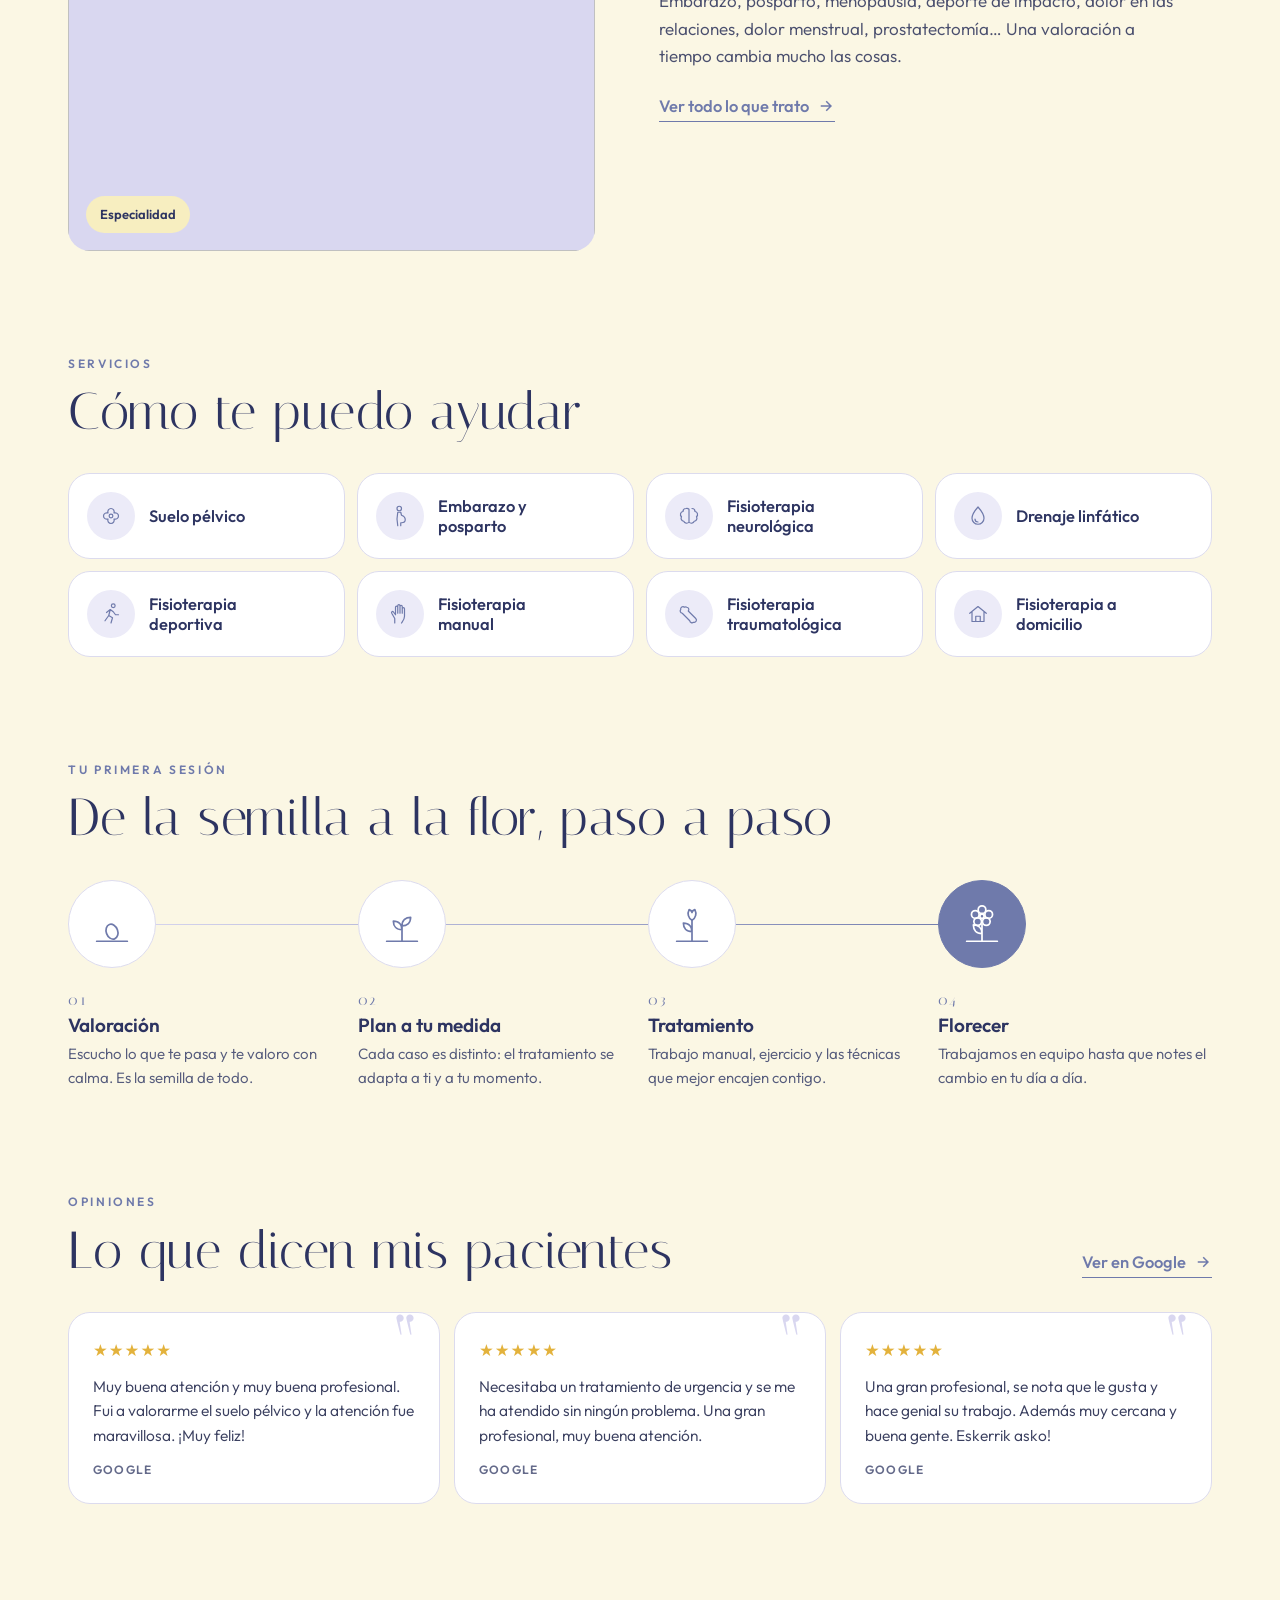
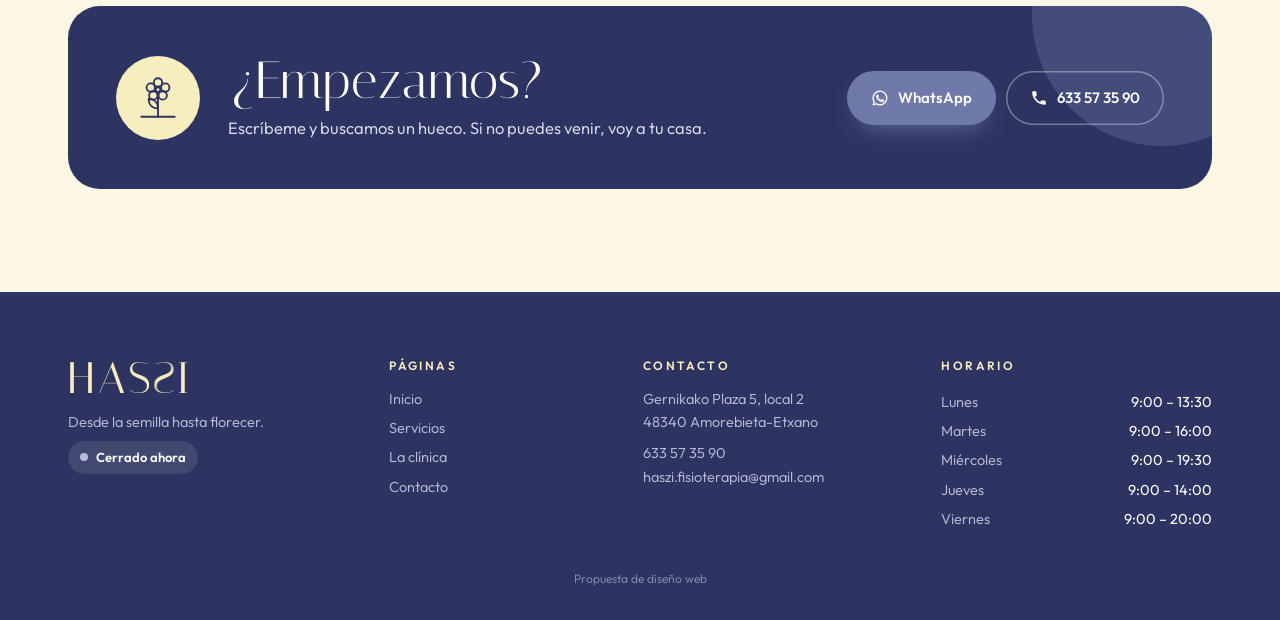
==== commit 98191435: "Quitar página de opiniones y revisar euskera Co-Authored-By: Claude Opus 5.5 <noreply@anthropic.com>" ====
--- a/index.html
+++ b/index.html
@@ -8,28 +8,28 @@
 <meta name="theme-color" content="#fbf7e4">
 <link rel="preconnect" href="https://fonts.googleapis.com"><link rel="preconnect" href="https://fonts.gstatic.com" crossorigin>
 <link href="https://fonts.googleapis.com/css2?family=Italiana&family=Outfit:wght@300..700&display=swap" rel="stylesheet">
-<link rel="stylesheet" href="styles.css?v=1793371727">
+<link rel="stylesheet" href="styles.css?v=1793372121">
 <script>(function(){var l='es';try{var q=new URLSearchParams(location.search).get('lang');var s=localStorage.getItem('hz-lang');l=q||s||'es';}catch(e){}if(l==='eu')document.documentElement.classList.add('eu');document.documentElement.lang=l;})();</script>
 </head>
 <body><header class="top">
- <a class="brand" href="index.html?v=1793371727" aria-label="Haszi Fisioterapia">HA<span class="mk" aria-hidden="true"><i>S</i><i>S</i></span>I<small>Fisioterapia</small></a>
- <nav class="nav"><a href="index.html?v=1793371727" class=on aria-current=page><span data-l="es">Inicio</span><span data-l="eu">Hasiera</span></a><a href="servicios.html?v=1793371727"><span data-l="es">Servicios</span><span data-l="eu">Zerbitzuak</span></a><a href="clinica.html?v=1793371727"><span data-l="es">La clínica</span><span data-l="eu">Klinika</span></a><a href="opiniones.html?v=1793371727"><span data-l="es">Opiniones</span><span data-l="eu">Iritziak</span></a><a href="contacto.html?v=1793371727"><span data-l="es">Contacto</span><span data-l="eu">Kontaktua</span></a></nav>
+ <a class="brand" href="index.html?v=1793372121" aria-label="Haszi Fisioterapia">HA<span class="mk" aria-hidden="true"><i>S</i><i>S</i></span>I<small>Fisioterapia</small></a>
+ <nav class="nav"><a href="index.html?v=1793372121" class=on aria-current=page><span data-l="es">Inicio</span><span data-l="eu">Hasiera</span></a><a href="servicios.html?v=1793372121"><span data-l="es">Servicios</span><span data-l="eu">Zerbitzuak</span></a><a href="clinica.html?v=1793372121"><span data-l="es">La clínica</span><span data-l="eu">Klinika</span></a><a href="contacto.html?v=1793372121"><span data-l="es">Contacto</span><span data-l="eu">Kontaktua</span></a></nav>
  <div class="lang" role="group" aria-label="Idioma / Hizkuntza"><button data-set="es">ES</button><button data-set="eu">EU</button></div>
  <a class="hcta" href="https://wa.me/34633573590" target="_blank" rel="noopener"><svg viewBox="0 0 24 24"><path d="M12 2a10 10 0 0 0-8.6 15.1L2 22l5-1.3A10 10 0 1 0 12 2zm0 18.2c-1.5 0-3-.4-4.3-1.2l-.3-.2-3 .8.8-2.9-.2-.3A8.2 8.2 0 1 1 12 20.2zm4.5-6.1c-.2-.1-1.5-.7-1.7-.8-.2-.1-.4-.1-.6.1l-.8 1c-.1.2-.3.2-.5.1a6.7 6.7 0 0 1-3.3-2.9c-.3-.4.2-.4.7-1.4.1-.2 0-.3 0-.4l-.8-1.8c-.2-.5-.4-.4-.6-.4h-.5a1 1 0 0 0-.7.3c-.2.3-.9.9-.9 2.2s1 2.6 1.1 2.7c.1.2 1.9 2.9 4.6 4 1.7.7 2.4.8 3.2.7.5-.1 1.5-.6 1.8-1.2.2-.6.2-1.1.1-1.2l-.5-.3z"/></svg><span data-l="es">Pedir cita</span><span data-l="eu">Hitzordua</span></a>
  <button class="burger" aria-label="Menú" aria-expanded="false"><i></i><i></i></button>
 </header>
-<div class="mmenu" aria-hidden="true"><nav><a href="index.html?v=1793371727" class=on><small>01</small><span data-l="es">Inicio</span><span data-l="eu">Hasiera</span></a><a href="servicios.html?v=1793371727"><small>02</small><span data-l="es">Servicios</span><span data-l="eu">Zerbitzuak</span></a><a href="clinica.html?v=1793371727"><small>03</small><span data-l="es">La clínica</span><span data-l="eu">Klinika</span></a><a href="opiniones.html?v=1793371727"><small>04</small><span data-l="es">Opiniones</span><span data-l="eu">Iritziak</span></a><a href="contacto.html?v=1793371727"><small>05</small><span data-l="es">Contacto</span><span data-l="eu">Kontaktua</span></a></nav><div class="mfoot"><a href="https://wa.me/34633573590" target="_blank" rel="noopener"><svg viewBox="0 0 24 24"><path d="M12 2a10 10 0 0 0-8.6 15.1L2 22l5-1.3A10 10 0 1 0 12 2zm0 18.2c-1.5 0-3-.4-4.3-1.2l-.3-.2-3 .8.8-2.9-.2-.3A8.2 8.2 0 1 1 12 20.2zm4.5-6.1c-.2-.1-1.5-.7-1.7-.8-.2-.1-.4-.1-.6.1l-.8 1c-.1.2-.3.2-.5.1a6.7 6.7 0 0 1-3.3-2.9c-.3-.4.2-.4.7-1.4.1-.2 0-.3 0-.4l-.8-1.8c-.2-.5-.4-.4-.6-.4h-.5a1 1 0 0 0-.7.3c-.2.3-.9.9-.9 2.2s1 2.6 1.1 2.7c.1.2 1.9 2.9 4.6 4 1.7.7 2.4.8 3.2.7.5-.1 1.5-.6 1.8-1.2.2-.6.2-1.1.1-1.2l-.5-.3z"/></svg>WhatsApp</a><a href="tel:+34633573590"><svg viewBox="0 0 24 24"><path d="M6.6 10.8a15.1 15.1 0 0 0 6.6 6.6l2.2-2.2c.3-.3.7-.4 1-.2 1.1.4 2.3.6 3.6.6.6 0 1 .4 1 1V20c0 .6-.4 1-1 1A17 17 0 0 1 3 4c0-.6.4-1 1-1h3.5c.6 0 1 .4 1 1 0 1.3.2 2.5.6 3.6.1.3 0 .7-.2 1l-2.3 2.2z"/></svg>633 57 35 90</a></div></div>
+<div class="mmenu" aria-hidden="true"><nav><a href="index.html?v=1793372121" class=on><small>01</small><span data-l="es">Inicio</span><span data-l="eu">Hasiera</span></a><a href="servicios.html?v=1793372121"><small>02</small><span data-l="es">Servicios</span><span data-l="eu">Zerbitzuak</span></a><a href="clinica.html?v=1793372121"><small>03</small><span data-l="es">La clínica</span><span data-l="eu">Klinika</span></a><a href="contacto.html?v=1793372121"><small>04</small><span data-l="es">Contacto</span><span data-l="eu">Kontaktua</span></a></nav><div class="mfoot"><a href="https://wa.me/34633573590" target="_blank" rel="noopener"><svg viewBox="0 0 24 24"><path d="M12 2a10 10 0 0 0-8.6 15.1L2 22l5-1.3A10 10 0 1 0 12 2zm0 18.2c-1.5 0-3-.4-4.3-1.2l-.3-.2-3 .8.8-2.9-.2-.3A8.2 8.2 0 1 1 12 20.2zm4.5-6.1c-.2-.1-1.5-.7-1.7-.8-.2-.1-.4-.1-.6.1l-.8 1c-.1.2-.3.2-.5.1a6.7 6.7 0 0 1-3.3-2.9c-.3-.4.2-.4.7-1.4.1-.2 0-.3 0-.4l-.8-1.8c-.2-.5-.4-.4-.6-.4h-.5a1 1 0 0 0-.7.3c-.2.3-.9.9-.9 2.2s1 2.6 1.1 2.7c.1.2 1.9 2.9 4.6 4 1.7.7 2.4.8 3.2.7.5-.1 1.5-.6 1.8-1.2.2-.6.2-1.1.1-1.2l-.5-.3z"/></svg>WhatsApp</a><a href="tel:+34633573590"><svg viewBox="0 0 24 24"><path d="M6.6 10.8a15.1 15.1 0 0 0 6.6 6.6l2.2-2.2c.3-.3.7-.4 1-.2 1.1.4 2.3.6 3.6.6.6 0 1 .4 1 1V20c0 .6-.4 1-1 1A17 17 0 0 1 3 4c0-.6.4-1 1-1h3.5c.6 0 1 .4 1 1 0 1.3.2 2.5.6 3.6.1.3 0 .7-.2 1l-2.3 2.2z"/></svg>633 57 35 90</a></div></div>
 <main class="page">
 <section class="hero">
  <div class="hl">
   <p class="kick in1">Amorebieta-Etxano · Zornotza</p>
   <h1 class="in2"><span data-l="es">Desde la semilla<br>hasta <em>florecer</em></span><span data-l="eu">Hazitik hasi eta<br><em>loratzeraino</em></span></h1>
-  <p class="lead in3"><span data-l="es">Fisioterapia personalizada en Amorebieta: suelo pélvico, embarazo y posparto, neurología, deporte y a domicilio.</span><span data-l="eu">Fisioterapia pertsonalizatua Amorebietan: zoru pelbikoa, haurdunaldia eta erditze ondoa, neurologia, kirola eta etxez etxe.</span></p>
+  <p class="lead in3"><span data-l="es">Fisioterapia personalizada en Amorebieta: suelo pélvico, embarazo y posparto, neurología, deporte y a domicilio.</span><span data-l="eu">Fisioterapia pertsonalizatua Amorebietan: zoru pelbikoa, haurdunaldia eta erditze ondoa, neurologia, kirola eta etxez etxeko arreta.</span></p>
   <div class="cta in4">
    <a class="btn wa" href="https://wa.me/34633573590" target="_blank" rel="noopener"><svg viewBox="0 0 24 24"><path d="M12 2a10 10 0 0 0-8.6 15.1L2 22l5-1.3A10 10 0 1 0 12 2zm0 18.2c-1.5 0-3-.4-4.3-1.2l-.3-.2-3 .8.8-2.9-.2-.3A8.2 8.2 0 1 1 12 20.2zm4.5-6.1c-.2-.1-1.5-.7-1.7-.8-.2-.1-.4-.1-.6.1l-.8 1c-.1.2-.3.2-.5.1a6.7 6.7 0 0 1-3.3-2.9c-.3-.4.2-.4.7-1.4.1-.2 0-.3 0-.4l-.8-1.8c-.2-.5-.4-.4-.6-.4h-.5a1 1 0 0 0-.7.3c-.2.3-.9.9-.9 2.2s1 2.6 1.1 2.7c.1.2 1.9 2.9 4.6 4 1.7.7 2.4.8 3.2.7.5-.1 1.5-.6 1.8-1.2.2-.6.2-1.1.1-1.2l-.5-.3z"/></svg><span data-l="es">Pedir cita por WhatsApp</span><span data-l="eu">Hitzordua WhatsApp bidez</span></a>
-   <a class="btn ghost" href="servicios.html?v=1793371727"><span data-l="es">Ver servicios</span><span data-l="eu">Zerbitzuak ikusi</span><svg viewBox="0 0 24 24"><path d="M5 11h11.2l-4.6-4.6L13 5l7 7-7 7-1.4-1.4 4.6-4.6H5z"/></svg></a>
+   <a class="btn ghost" href="servicios.html?v=1793372121"><span data-l="es">Ver servicios</span><span data-l="eu">Zerbitzuak ikusi</span><svg viewBox="0 0 24 24"><path d="M5 11h11.2l-4.6-4.6L13 5l7 7-7 7-1.4-1.4 4.6-4.6H5z"/></svg></a>
   </div>
-  <a class="rating in5" href="opiniones.html?v=1793371727"><b>5,0</b><span class="st">★★★★★</span><span><span data-l="es">todas las reseñas en Google</span><span data-l="eu">Googleko iritzi guztiak</span></span></a>
+  <a class="rating in5" href="https://www.google.com/maps/place/?q=place_id:ChIJI8guDgI1Tg0RjdFPKfut2PA" target="_blank" rel="noopener"><b>5,0</b><span class="st">★★★★★</span><span><span data-l="es">todas las reseñas en Google</span><span data-l="eu">Googleko iritzi guztiak</span></span></a>
  </div>
  <div class="hr">
   <div class="blob"><img src="https://lh3.googleusercontent.com/gps-cs-s/ANWiy9RxXMUOsTc46S_Mv5NONfK-9dVN8dFkeTw9v19GWVNfa5LRsaxbmlAex-AOdb28i_Vh9UDX3B-DQBkSoPqw-twzwIQK1deqbMaz5WqKlUYDP6-75Wq1Bz5eOPWLam4w8Bedxjg1rVCfiSh4=w1100-k-no" alt="Haszi Fisioterapia" fetchpriority="high"></div>
@@ -48,7 +48,7 @@
  </g>
 </svg></div>
   <span class="chip c1"><span data-l="es">Suelo pélvico</span><span data-l="eu">Zoru pelbikoa</span></span>
-  <span class="chip c2"><span data-l="es">También a domicilio</span><span data-l="eu">Etxez etxe ere</span></span>
+  <span class="chip c2"><span data-l="es">También a domicilio</span><span data-l="eu">Etxez etxe ere bai</span></span>
   <span class="chip c3">Euskaraz · En castellano</span>
  </div>
 </section>
@@ -70,42 +70,42 @@
  <div class="ftx rv">
   <p class="kick"><span data-l="es">Suelo pélvico</span><span data-l="eu">Zoru pelbikoa</span></p>
   <h2><span data-l="es">Para mujeres y hombres, en cada etapa de la vida</span><span data-l="eu">Emakume zein gizonentzat, bizitzako etapa guztietan</span></h2>
-  <p><span data-l="es">Embarazo, posparto, menopausia, deporte de impacto, dolor en las relaciones, dolor menstrual, prostatectomía… Una valoración a tiempo cambia mucho las cosas.</span><span data-l="eu">Haurdunaldia, erditze ondoa, menopausia, inpaktu-kirola, harremanetako mina, hilekoaren mina, prostatektomia… Garaiz egindako balorazio batek asko aldatzen ditu gauzak.</span></p>
-  <a class="more" href="servicios.html?v=1793371727#zoru"><span data-l="es">Ver todo lo que trato</span><span data-l="eu">Tratatzen dudan guztia ikusi</span><svg viewBox="0 0 24 24"><path d="M5 11h11.2l-4.6-4.6L13 5l7 7-7 7-1.4-1.4 4.6-4.6H5z"/></svg></a>
+  <p><span data-l="es">Embarazo, posparto, menopausia, deporte de impacto, dolor en las relaciones, dolor menstrual, prostatectomía… Una valoración a tiempo cambia mucho las cosas.</span><span data-l="eu">Haurdunaldia, erditze ondoa, menopausia, inpaktu-kirola, sexu-harremanetako mina, hilekoaren mina, prostatektomia… Garaiz egindako balorazio batek asko aldatzen ditu gauzak.</span></p>
+  <a class="more" href="servicios.html?v=1793372121#zoru"><span data-l="es">Ver todo lo que trato</span><span data-l="eu">Tratatzen dudan guztia ikusi</span><svg viewBox="0 0 24 24"><path d="M5 11h11.2l-4.6-4.6L13 5l7 7-7 7-1.4-1.4 4.6-4.6H5z"/></svg></a>
  </div>
 </section>
 
 <section class="sec">
  <div class="head rv"><p class="kick"><span data-l="es">Servicios</span><span data-l="eu">Zerbitzuak</span></p><h2><span data-l="es">Cómo te puedo ayudar</span><span data-l="eu">Nola lagun zaitzaket</span></h2></div>
- <div class="tzs"><a class="tz rv" href="servicios.html?v=1793371727#zoru"><span class="ic"><svg viewBox="0 0 32 32"><path d="M16 6c3 0 5 3 4 6 3-1 6 1 6 4s-3 5-6 4c1 3-1 6-4 6s-5-3-4-6c-3 1-6-1-6-4s3-5 6-4c-1-3 1-6 4-6z"/><circle cx="16" cy="16" r="2.5"/></svg></span><b><span data-l="es">Suelo pélvico</span><span data-l="eu">Zoru pelbikoa</span></b><svg viewBox="0 0 24 24"><path d="M5 11h11.2l-4.6-4.6L13 5l7 7-7 7-1.4-1.4 4.6-4.6H5z"/></svg></a><a class="tz rv" href="servicios.html?v=1793371727#haurdun"><span class="ic"><svg viewBox="0 0 32 32"><circle cx="15" cy="6" r="3"/><path d="M13 11h4l1 4c3 1 5 3 5 6s-2 4-5 4h-1v4M13 11l-1 9 1 9"/></svg></span><b><span data-l="es">Embarazo y posparto</span><span data-l="eu">Haurdunaldia eta erditze ondoa</span></b><svg viewBox="0 0 24 24"><path d="M5 11h11.2l-4.6-4.6L13 5l7 7-7 7-1.4-1.4 4.6-4.6H5z"/></svg></a><a class="tz rv" href="servicios.html?v=1793371727#neuro"><span class="ic"><svg viewBox="0 0 32 32"><path d="M12 6a4 4 0 0 0-4 4 4 4 0 0 0-2 7 4 4 0 0 0 3 6 4 4 0 0 0 7 1V7a4 4 0 0 0-4-1zM20 6a4 4 0 0 1 4 4 4 4 0 0 1 2 7 4 4 0 0 1-3 6 4 4 0 0 1-7 1"/></svg></span><b><span data-l="es">Fisioterapia neurológica</span><span data-l="eu">Fisioterapia neurologikoa</span></b><svg viewBox="0 0 24 24"><path d="M5 11h11.2l-4.6-4.6L13 5l7 7-7 7-1.4-1.4 4.6-4.6H5z"/></svg></a><a class="tz rv" href="servicios.html?v=1793371727#drenaje"><span class="ic"><svg viewBox="0 0 32 32"><path d="M16 4s-8 9-8 15a8 8 0 0 0 16 0c0-6-8-15-8-15z"/><path d="M12 20a4 4 0 0 0 4 4"/></svg></span><b><span data-l="es">Drenaje linfático</span><span data-l="eu">Drenaje linfatikoa</span></b><svg viewBox="0 0 24 24"><path d="M5 11h11.2l-4.6-4.6L13 5l7 7-7 7-1.4-1.4 4.6-4.6H5z"/></svg></a><a class="tz rv" href="servicios.html?v=1793371727#kirol"><span class="ic"><svg viewBox="0 0 32 32"><circle cx="19" cy="5" r="2.5"/><path d="M10 14l5-4 4 3 3 4h4M15 10l-2 8 5 3-2 7M13 18l-5 7"/></svg></span><b><span data-l="es">Fisioterapia deportiva</span><span data-l="eu">Kirol fisioterapia</span></b><svg viewBox="0 0 24 24"><path d="M5 11h11.2l-4.6-4.6L13 5l7 7-7 7-1.4-1.4 4.6-4.6H5z"/></svg></a><a class="tz rv" href="servicios.html?v=1793371727#esku"><span class="ic"><svg viewBox="0 0 32 32"><path d="M9 28v-6l-4-7c-1-2 1-3 2-2l3 4V7a1.5 1.5 0 0 1 3 0v8M13 15V5a1.5 1.5 0 0 1 3 0v10M16 15V6a1.5 1.5 0 0 1 3 0v9M19 15V9a1.5 1.5 0 0 1 3 0v10c0 4-2 6-4 9"/></svg></span><b><span data-l="es">Fisioterapia manual</span><span data-l="eu">Esku-fisioterapia</span></b><svg viewBox="0 0 24 24"><path d="M5 11h11.2l-4.6-4.6L13 5l7 7-7 7-1.4-1.4 4.6-4.6H5z"/></svg></a><a class="tz rv" href="servicios.html?v=1793371727#trauma"><span class="ic"><svg viewBox="0 0 32 32"><path d="M10 7a3 3 0 0 0-5 3 3 3 0 0 0 2 5l10 10a3 3 0 0 0 5 2 3 3 0 0 0 3-5L15 12a3 3 0 0 0-2-5 3 3 0 0 0-3 0z"/></svg></span><b><span data-l="es">Fisioterapia traumatológica</span><span data-l="eu">Fisioterapia traumatologikoa</span></b><svg viewBox="0 0 24 24"><path d="M5 11h11.2l-4.6-4.6L13 5l7 7-7 7-1.4-1.4 4.6-4.6H5z"/></svg></a><a class="tz rv" href="servicios.html?v=1793371727#etxez"><span class="ic"><svg viewBox="0 0 32 32"><path d="M5 15L16 6l11 9M8 13v13h16V13M13 26v-7h6v7"/></svg></span><b><span data-l="es">Fisioterapia a domicilio</span><span data-l="eu">Etxez etxeko fisioterapia</span></b><svg viewBox="0 0 24 24"><path d="M5 11h11.2l-4.6-4.6L13 5l7 7-7 7-1.4-1.4 4.6-4.6H5z"/></svg></a></div>
+ <div class="tzs"><a class="tz rv" href="servicios.html?v=1793372121#zoru"><span class="ic"><svg viewBox="0 0 32 32"><path d="M16 6c3 0 5 3 4 6 3-1 6 1 6 4s-3 5-6 4c1 3-1 6-4 6s-5-3-4-6c-3 1-6-1-6-4s3-5 6-4c-1-3 1-6 4-6z"/><circle cx="16" cy="16" r="2.5"/></svg></span><b><span data-l="es">Suelo pélvico</span><span data-l="eu">Zoru pelbikoa</span></b><svg viewBox="0 0 24 24"><path d="M5 11h11.2l-4.6-4.6L13 5l7 7-7 7-1.4-1.4 4.6-4.6H5z"/></svg></a><a class="tz rv" href="servicios.html?v=1793372121#haurdun"><span class="ic"><svg viewBox="0 0 32 32"><circle cx="15" cy="6" r="3"/><path d="M13 11h4l1 4c3 1 5 3 5 6s-2 4-5 4h-1v4M13 11l-1 9 1 9"/></svg></span><b><span data-l="es">Embarazo y posparto</span><span data-l="eu">Haurdunaldia eta erditze ondoa</span></b><svg viewBox="0 0 24 24"><path d="M5 11h11.2l-4.6-4.6L13 5l7 7-7 7-1.4-1.4 4.6-4.6H5z"/></svg></a><a class="tz rv" href="servicios.html?v=1793372121#neuro"><span class="ic"><svg viewBox="0 0 32 32"><path d="M12 6a4 4 0 0 0-4 4 4 4 0 0 0-2 7 4 4 0 0 0 3 6 4 4 0 0 0 7 1V7a4 4 0 0 0-4-1zM20 6a4 4 0 0 1 4 4 4 4 0 0 1 2 7 4 4 0 0 1-3 6 4 4 0 0 1-7 1"/></svg></span><b><span data-l="es">Fisioterapia neurológica</span><span data-l="eu">Fisioterapia neurologikoa</span></b><svg viewBox="0 0 24 24"><path d="M5 11h11.2l-4.6-4.6L13 5l7 7-7 7-1.4-1.4 4.6-4.6H5z"/></svg></a><a class="tz rv" href="servicios.html?v=1793372121#drenaje"><span class="ic"><svg viewBox="0 0 32 32"><path d="M16 4s-8 9-8 15a8 8 0 0 0 16 0c0-6-8-15-8-15z"/><path d="M12 20a4 4 0 0 0 4 4"/></svg></span><b><span data-l="es">Drenaje linfático</span><span data-l="eu">Drenaje linfatikoa</span></b><svg viewBox="0 0 24 24"><path d="M5 11h11.2l-4.6-4.6L13 5l7 7-7 7-1.4-1.4 4.6-4.6H5z"/></svg></a><a class="tz rv" href="servicios.html?v=1793372121#kirol"><span class="ic"><svg viewBox="0 0 32 32"><circle cx="19" cy="5" r="2.5"/><path d="M10 14l5-4 4 3 3 4h4M15 10l-2 8 5 3-2 7M13 18l-5 7"/></svg></span><b><span data-l="es">Fisioterapia deportiva</span><span data-l="eu">Kirol fisioterapia</span></b><svg viewBox="0 0 24 24"><path d="M5 11h11.2l-4.6-4.6L13 5l7 7-7 7-1.4-1.4 4.6-4.6H5z"/></svg></a><a class="tz rv" href="servicios.html?v=1793372121#esku"><span class="ic"><svg viewBox="0 0 32 32"><path d="M9 28v-6l-4-7c-1-2 1-3 2-2l3 4V7a1.5 1.5 0 0 1 3 0v8M13 15V5a1.5 1.5 0 0 1 3 0v10M16 15V6a1.5 1.5 0 0 1 3 0v9M19 15V9a1.5 1.5 0 0 1 3 0v10c0 4-2 6-4 9"/></svg></span><b><span data-l="es">Fisioterapia manual</span><span data-l="eu">Esku-fisioterapia</span></b><svg viewBox="0 0 24 24"><path d="M5 11h11.2l-4.6-4.6L13 5l7 7-7 7-1.4-1.4 4.6-4.6H5z"/></svg></a><a class="tz rv" href="servicios.html?v=1793372121#trauma"><span class="ic"><svg viewBox="0 0 32 32"><path d="M10 7a3 3 0 0 0-5 3 3 3 0 0 0 2 5l10 10a3 3 0 0 0 5 2 3 3 0 0 0 3-5L15 12a3 3 0 0 0-2-5 3 3 0 0 0-3 0z"/></svg></span><b><span data-l="es">Fisioterapia traumatológica</span><span data-l="eu">Fisioterapia traumatologikoa</span></b><svg viewBox="0 0 24 24"><path d="M5 11h11.2l-4.6-4.6L13 5l7 7-7 7-1.4-1.4 4.6-4.6H5z"/></svg></a><a class="tz rv" href="servicios.html?v=1793372121#etxez"><span class="ic"><svg viewBox="0 0 32 32"><path d="M5 15L16 6l11 9M8 13v13h16V13M13 26v-7h6v7"/></svg></span><b><span data-l="es">Fisioterapia a domicilio</span><span data-l="eu">Etxez etxeko fisioterapia</span></b><svg viewBox="0 0 24 24"><path d="M5 11h11.2l-4.6-4.6L13 5l7 7-7 7-1.4-1.4 4.6-4.6H5z"/></svg></a></div>
 </section>
 
 <section class="sec">
  <div class="head rv"><p class="kick"><span data-l="es">Tu primera sesión</span><span data-l="eu">Zure lehen saioa</span></p><h2><span data-l="es">De la semilla a la flor, paso a paso</span><span data-l="eu">Hazitik lorera, pausoz pauso</span></h2></div>
- <ol class="grow"><li class="rv" style="--d:0ms"><span class="sg"><svg viewBox="0 0 48 48"><ellipse cx="24" cy="32" rx="6" ry="8" transform="rotate(-20 24 32)"/><path d="M8 42h32"/></svg></span><b>01</b><h3><span data-l="es">Valoración</span><span data-l="eu">Balorazioa</span></h3><p><span data-l="es">Escucho lo que te pasa y te valoro con calma. Es la semilla de todo.</span><span data-l="eu">Zer gertatzen zaizun entzun eta lasai baloratzen zaitut. Dena hemendik hasten da.</span></p></li><li class="rv" style="--d:120ms"><span class="sg"><svg viewBox="0 0 48 48"><path d="M24 42V26M24 30c-6 0-9-4-9-9 6 0 9 4 9 9zM24 26c0-6 4-9 9-9 0 6-4 9-9 9z"/><path d="M8 42h32"/></svg></span><b>02</b><h3><span data-l="es">Plan a tu medida</span><span data-l="eu">Zuretzako plana</span></h3><p><span data-l="es">Cada caso es distinto: el tratamiento se adapta a ti y a tu momento.</span><span data-l="eu">Kasu bakoitza ezberdina da: tratamendua zuri eta zure momentuari egokitzen zaio.</span></p></li><li class="rv" style="--d:240ms"><span class="sg"><svg viewBox="0 0 48 48"><path d="M24 42V20M24 32c-6 0-9-4-9-9 6 0 9 4 9 9z"/><path d="M24 20c-4-2-5-7-3-11 3 1 3 3 3 3s0-2 3-3c2 4 1 9-3 11z"/><path d="M8 42h32"/></svg></span><b>03</b><h3><span data-l="es">Tratamiento</span><span data-l="eu">Tratamendua</span></h3><p><span data-l="es">Trabajo manual, ejercicio y las técnicas que mejor encajen contigo.</span><span data-l="eu">Esku-lana, ariketak eta zuretzat egokienak diren teknikak.</span></p></li><li class="rv" style="--d:360ms"><span class="sg"><svg viewBox="0 0 48 48"><path d="M24 42V24M24 34c-6 0-9-4-9-9 6 0 9 4 9 9z"/><circle cx="24" cy="9" r="4"/><circle cx="31" cy="14" r="4"/><circle cx="28.5" cy="21.5" r="4"/><circle cx="19.5" cy="21.5" r="4"/><circle cx="17" cy="14" r="4"/><circle cx="24" cy="16" r="2.2"/><path d="M8 42h32"/></svg></span><b>04</b><h3><span data-l="es">Florecer</span><span data-l="eu">Loratu</span></h3><p><span data-l="es">Trabajamos en equipo hasta que notes el cambio en tu día a día.</span><span data-l="eu">Talde-lanean jarraitzen dugu egunerokoan aldaketa nabaritu arte.</span></p></li></ol>
+ <ol class="grow"><li class="rv" style="--d:0ms"><span class="sg"><svg viewBox="0 0 48 48"><ellipse cx="24" cy="32" rx="6" ry="8" transform="rotate(-20 24 32)"/><path d="M8 42h32"/></svg></span><b>01</b><h3><span data-l="es">Valoración</span><span data-l="eu">Balorazioa</span></h3><p><span data-l="es">Escucho lo que te pasa y te valoro con calma. Es la semilla de todo.</span><span data-l="eu">Zer gertatzen zaizun entzun eta lasai baloratzen zaitut. Dena hemendik hasten da.</span></p></li><li class="rv" style="--d:120ms"><span class="sg"><svg viewBox="0 0 48 48"><path d="M24 42V26M24 30c-6 0-9-4-9-9 6 0 9 4 9 9zM24 26c0-6 4-9 9-9 0 6-4 9-9 9z"/><path d="M8 42h32"/></svg></span><b>02</b><h3><span data-l="es">Plan a tu medida</span><span data-l="eu">Zuretzat egindako plana</span></h3><p><span data-l="es">Cada caso es distinto: el tratamiento se adapta a ti y a tu momento.</span><span data-l="eu">Kasu bakoitza ezberdina da: tratamendua zuri eta zure momentuari egokitzen zaio.</span></p></li><li class="rv" style="--d:240ms"><span class="sg"><svg viewBox="0 0 48 48"><path d="M24 42V20M24 32c-6 0-9-4-9-9 6 0 9 4 9 9z"/><path d="M24 20c-4-2-5-7-3-11 3 1 3 3 3 3s0-2 3-3c2 4 1 9-3 11z"/><path d="M8 42h32"/></svg></span><b>03</b><h3><span data-l="es">Tratamiento</span><span data-l="eu">Tratamendua</span></h3><p><span data-l="es">Trabajo manual, ejercicio y las técnicas que mejor encajen contigo.</span><span data-l="eu">Esku-lana, ariketak eta zuretzat egokienak diren teknikak.</span></p></li><li class="rv" style="--d:360ms"><span class="sg"><svg viewBox="0 0 48 48"><path d="M24 42V24M24 34c-6 0-9-4-9-9 6 0 9 4 9 9z"/><circle cx="24" cy="9" r="4"/><circle cx="31" cy="14" r="4"/><circle cx="28.5" cy="21.5" r="4"/><circle cx="19.5" cy="21.5" r="4"/><circle cx="17" cy="14" r="4"/><circle cx="24" cy="16" r="2.2"/><path d="M8 42h32"/></svg></span><b>04</b><h3><span data-l="es">Florecer</span><span data-l="eu">Loratu</span></h3><p><span data-l="es">Trabajamos en equipo hasta que notes el cambio en tu día a día.</span><span data-l="eu">Talde-lanean jarraitzen dugu egunerokoan aldaketa nabaritu arte.</span></p></li></ol>
 </section>
 
 <section class="sec">
- <div class="head rv split"><div><p class="kick"><span data-l="es">Opiniones</span><span data-l="eu">Iritziak</span></p><h2><span data-l="es">Lo que dicen mis pacientes</span><span data-l="eu">Nire pazienteek diotena</span></h2></div><a class="more" href="opiniones.html?v=1793371727"><span data-l="es">Ver todas</span><span data-l="eu">Guztiak ikusi</span><svg viewBox="0 0 24 24"><path d="M5 11h11.2l-4.6-4.6L13 5l7 7-7 7-1.4-1.4 4.6-4.6H5z"/></svg></a></div>
+ <div class="head rv split"><div><p class="kick"><span data-l="es">Opiniones</span><span data-l="eu">Iritziak</span></p><h2><span data-l="es">Lo que dicen mis pacientes</span><span data-l="eu">Nire pazienteek diotena</span></h2></div><a class="more" href="https://www.google.com/maps/place/?q=place_id:ChIJI8guDgI1Tg0RjdFPKfut2PA" target="_blank" rel="noopener"><span data-l="es">Ver en Google</span><span data-l="eu">Googlen ikusi</span><svg viewBox="0 0 24 24"><path d="M5 11h11.2l-4.6-4.6L13 5l7 7-7 7-1.4-1.4 4.6-4.6H5z"/></svg></a></div>
  <div class="r3"><figure class="rev rv"><div class="st">★★★★★</div><blockquote>Muy buena atención y muy buena profesional. Fui a valorarme el suelo pélvico y la atención fue maravillosa. ¡Muy feliz!</blockquote><figcaption>Google</figcaption></figure><figure class="rev rv"><div class="st">★★★★★</div><blockquote>Necesitaba un tratamiento de urgencia y se me ha atendido sin ningún problema. Una gran profesional, muy buena atención.</blockquote><figcaption>Google</figcaption></figure><figure class="rev rv"><div class="st">★★★★★</div><blockquote>Una gran profesional, se nota que le gusta y hace genial su trabajo. Además muy cercana y buena gente. Eskerrik asko!</blockquote><figcaption>Google</figcaption></figure></div>
 </section>
 <section class="ctaband rv">
  <div class="cbw">
   <div class="cbf"><svg viewBox="0 0 48 48"><path d="M24 42V24M24 34c-6 0-9-4-9-9 6 0 9 4 9 9z"/><circle cx="24" cy="9" r="4"/><circle cx="31" cy="14" r="4"/><circle cx="28.5" cy="21.5" r="4"/><circle cx="19.5" cy="21.5" r="4"/><circle cx="17" cy="14" r="4"/><circle cx="24" cy="16" r="2.2"/><path d="M8 42h32"/></svg></div>
-  <div><h2><span data-l="es">¿Empezamos?</span><span data-l="eu">Hasiko gara?</span></h2><p><span data-l="es">Escríbeme y buscamos un hueco. Si no puedes venir, voy a tu casa.</span><span data-l="eu">Idatzi eta tarte bat bilatuko dugu. Etortzerik ez baduzu, etxera joango naiz.</span></p></div>
+  <div><h2><span data-l="es">¿Empezamos?</span><span data-l="eu">Hasiko al gara?</span></h2><p><span data-l="es">Escríbeme y buscamos un hueco. Si no puedes venir, voy a tu casa.</span><span data-l="eu">Idatzi eta tarte bat bilatuko dugu. Etortzerik ez baduzu, zure etxera joango naiz.</span></p></div>
   <div class="cbb"><a class="btn wa" href="https://wa.me/34633573590" target="_blank" rel="noopener"><svg viewBox="0 0 24 24"><path d="M12 2a10 10 0 0 0-8.6 15.1L2 22l5-1.3A10 10 0 1 0 12 2zm0 18.2c-1.5 0-3-.4-4.3-1.2l-.3-.2-3 .8.8-2.9-.2-.3A8.2 8.2 0 1 1 12 20.2zm4.5-6.1c-.2-.1-1.5-.7-1.7-.8-.2-.1-.4-.1-.6.1l-.8 1c-.1.2-.3.2-.5.1a6.7 6.7 0 0 1-3.3-2.9c-.3-.4.2-.4.7-1.4.1-.2 0-.3 0-.4l-.8-1.8c-.2-.5-.4-.4-.6-.4h-.5a1 1 0 0 0-.7.3c-.2.3-.9.9-.9 2.2s1 2.6 1.1 2.7c.1.2 1.9 2.9 4.6 4 1.7.7 2.4.8 3.2.7.5-.1 1.5-.6 1.8-1.2.2-.6.2-1.1.1-1.2l-.5-.3z"/></svg>WhatsApp</a><a class="btn ghost" href="tel:+34633573590"><svg viewBox="0 0 24 24"><path d="M6.6 10.8a15.1 15.1 0 0 0 6.6 6.6l2.2-2.2c.3-.3.7-.4 1-.2 1.1.4 2.3.6 3.6.6.6 0 1 .4 1 1V20c0 .6-.4 1-1 1A17 17 0 0 1 3 4c0-.6.4-1 1-1h3.5c.6 0 1 .4 1 1 0 1.3.2 2.5.6 3.6.1.3 0 .7-.2 1l-2.3 2.2z"/></svg>633 57 35 90</a></div>
  </div>
 </section></main>
 <footer class="foot">
  <div class="fw">
   <div class="fbrand"><div class="fb">HA<span class="mk" aria-hidden="true"><i>S</i><i>S</i></span>I</div><p><span data-l="es">Desde la semilla hasta florecer.</span><span data-l="eu">Hazitik hasi eta loratzeraino.</span></p><span class="open" data-open></span></div>
-  <div><h4><span data-l="es">Páginas</span><span data-l="eu">Orriak</span></h4><div class="flinks"><a href="index.html?v=1793371727"><span data-l="es">Inicio</span><span data-l="eu">Hasiera</span></a><a href="servicios.html?v=1793371727"><span data-l="es">Servicios</span><span data-l="eu">Zerbitzuak</span></a><a href="clinica.html?v=1793371727"><span data-l="es">La clínica</span><span data-l="eu">Klinika</span></a><a href="opiniones.html?v=1793371727"><span data-l="es">Opiniones</span><span data-l="eu">Iritziak</span></a><a href="contacto.html?v=1793371727"><span data-l="es">Contacto</span><span data-l="eu">Kontaktua</span></a></div></div>
+  <div><h4><span data-l="es">Páginas</span><span data-l="eu">Orriak</span></h4><div class="flinks"><a href="index.html?v=1793372121"><span data-l="es">Inicio</span><span data-l="eu">Hasiera</span></a><a href="servicios.html?v=1793372121"><span data-l="es">Servicios</span><span data-l="eu">Zerbitzuak</span></a><a href="clinica.html?v=1793372121"><span data-l="es">La clínica</span><span data-l="eu">Klinika</span></a><a href="contacto.html?v=1793372121"><span data-l="es">Contacto</span><span data-l="eu">Kontaktua</span></a></div></div>
   <div><h4><span data-l="es">Contacto</span><span data-l="eu">Kontaktua</span></h4><p>Gernikako Plaza 5, <span data-l="es">local 2</span><span data-l="eu">2. lokala</span><br>48340 Amorebieta-Etxano</p><p><a href="tel:+34633573590">633 57 35 90</a><br><a href="mailto:haszi.fisioterapia@gmail.com">haszi.fisioterapia@gmail.com</a></p></div>
   <div><h4><span data-l="es">Horario</span><span data-l="eu">Ordutegia</span></h4><ul class="fh"><li><span><span data-l="es">Lunes</span><span data-l="eu">Astelehena</span></span><b>9:00 – 13:30</b></li><li><span><span data-l="es">Martes</span><span data-l="eu">Asteartea</span></span><b>9:00 – 16:00</b></li><li><span><span data-l="es">Miércoles</span><span data-l="eu">Asteazkena</span></span><b>9:00 – 19:30</b></li><li><span><span data-l="es">Jueves</span><span data-l="eu">Osteguna</span></span><b>9:00 – 14:00</b></li><li><span><span data-l="es">Viernes</span><span data-l="eu">Ostirala</span></span><b>9:00 – 20:00</b></li></ul></div>
  </div>
  <p class="prop">Propuesta de diseño web</p>
 </footer>
 <script>window.HZ_HOURS=[["9:00", "13:30"], ["9:00", "16:00"], ["9:00", "19:30"], ["9:00", "14:00"], ["9:00", "20:00"], [null, null], [null, null]];window.HZ_WA="https://wa.me/34633573590";</script>
-<script src="script.js?v=1793371727"></script>
+<script src="script.js?v=1793372121"></script>
 </body>
 </html>
--- a/styles.css
+++ b/styles.css
@@ -180,8 +180,8 @@
 .banner h1{font-size:clamp(46px,7vw,96px);margin-bottom:18px;animation:pin .9s .05s var(--ease) both}
 .banner .kick{animation:pin .9s var(--ease) both}
 .banner .lead{animation:pin .9s .15s var(--ease) both}
-.bnum{position:absolute;right:clamp(16px,4vw,48px);top:clamp(20px,4vw,50px);font-family:Italiana;font-size:clamp(90px,14vw,200px);line-height:1;color:var(--lav);z-index:-1}
-.bseed{position:absolute;width:120px;height:120px;right:18%;bottom:0;fill:var(--cream);z-index:-1;animation:float 7s ease-in-out infinite}
+.bnum{position:absolute;right:clamp(16px,4vw,48px);bottom:-40px;font-family:Italiana;font-size:clamp(90px,14vw,200px);line-height:1;color:var(--lav2);z-index:-1}
+.bseed{position:absolute;width:110px;height:110px;right:22%;top:20px;fill:var(--cream);z-index:-1;animation:float 7s ease-in-out infinite}
 
 /* finder */
 .finder .fw2{background:#fff;border:1px solid var(--line);border-radius:28px;padding:clamp(22px,3vw,36px)}
@@ -202,7 +202,8 @@
 .svh{display:flex;align-items:center;gap:14px}
 .sv-big .svh{flex-direction:column;align-items:flex-start}
 .svn{font-family:Italiana;font-size:38px;color:var(--peri);line-height:1}
-.sv .ic{background:#fff}
+.sv .ic{background:var(--lav2)}
+.sv-big .ic,.sv-home .ic{background:#fff}
 .sv h2{font-size:clamp(28px,3vw,38px);margin-bottom:10px}
 .sv-big h2{font-size:clamp(34px,4vw,50px)}
 .sv p{color:#4a4f6e}
@@ -228,7 +229,7 @@
 .gi{border:0;padding:0;border-radius:var(--r);overflow:hidden;position:relative;cursor:zoom-in;background:var(--lav2)}
 .gi img{width:100%;height:100%;object-fit:cover;transition:transform 1s var(--ease)}
 .gi:hover img{transform:scale(1.06)}
-.gi span{position:absolute;left:12px;bottom:12px;background:rgba(255,255,255,.92);color:var(--navy);font-size:12.5px;font-weight:600;padding:5px 11px;border-radius:99px}
+.gi .gl{font-style:normal;white-space:nowrap;position:absolute;left:12px;bottom:12px;background:rgba(255,255,255,.92);color:var(--navy);font-size:12.5px;font-weight:600;padding:5px 11px;border-radius:99px}
 .gi0{grid-row:span 2}
 .gi3{grid-column:2/4}
 .lb{position:fixed;inset:0;z-index:60;background:rgba(38,42,69,.88);display:grid;place-items:center;padding:20px;opacity:0;visibility:hidden;transition:opacity .3s}
